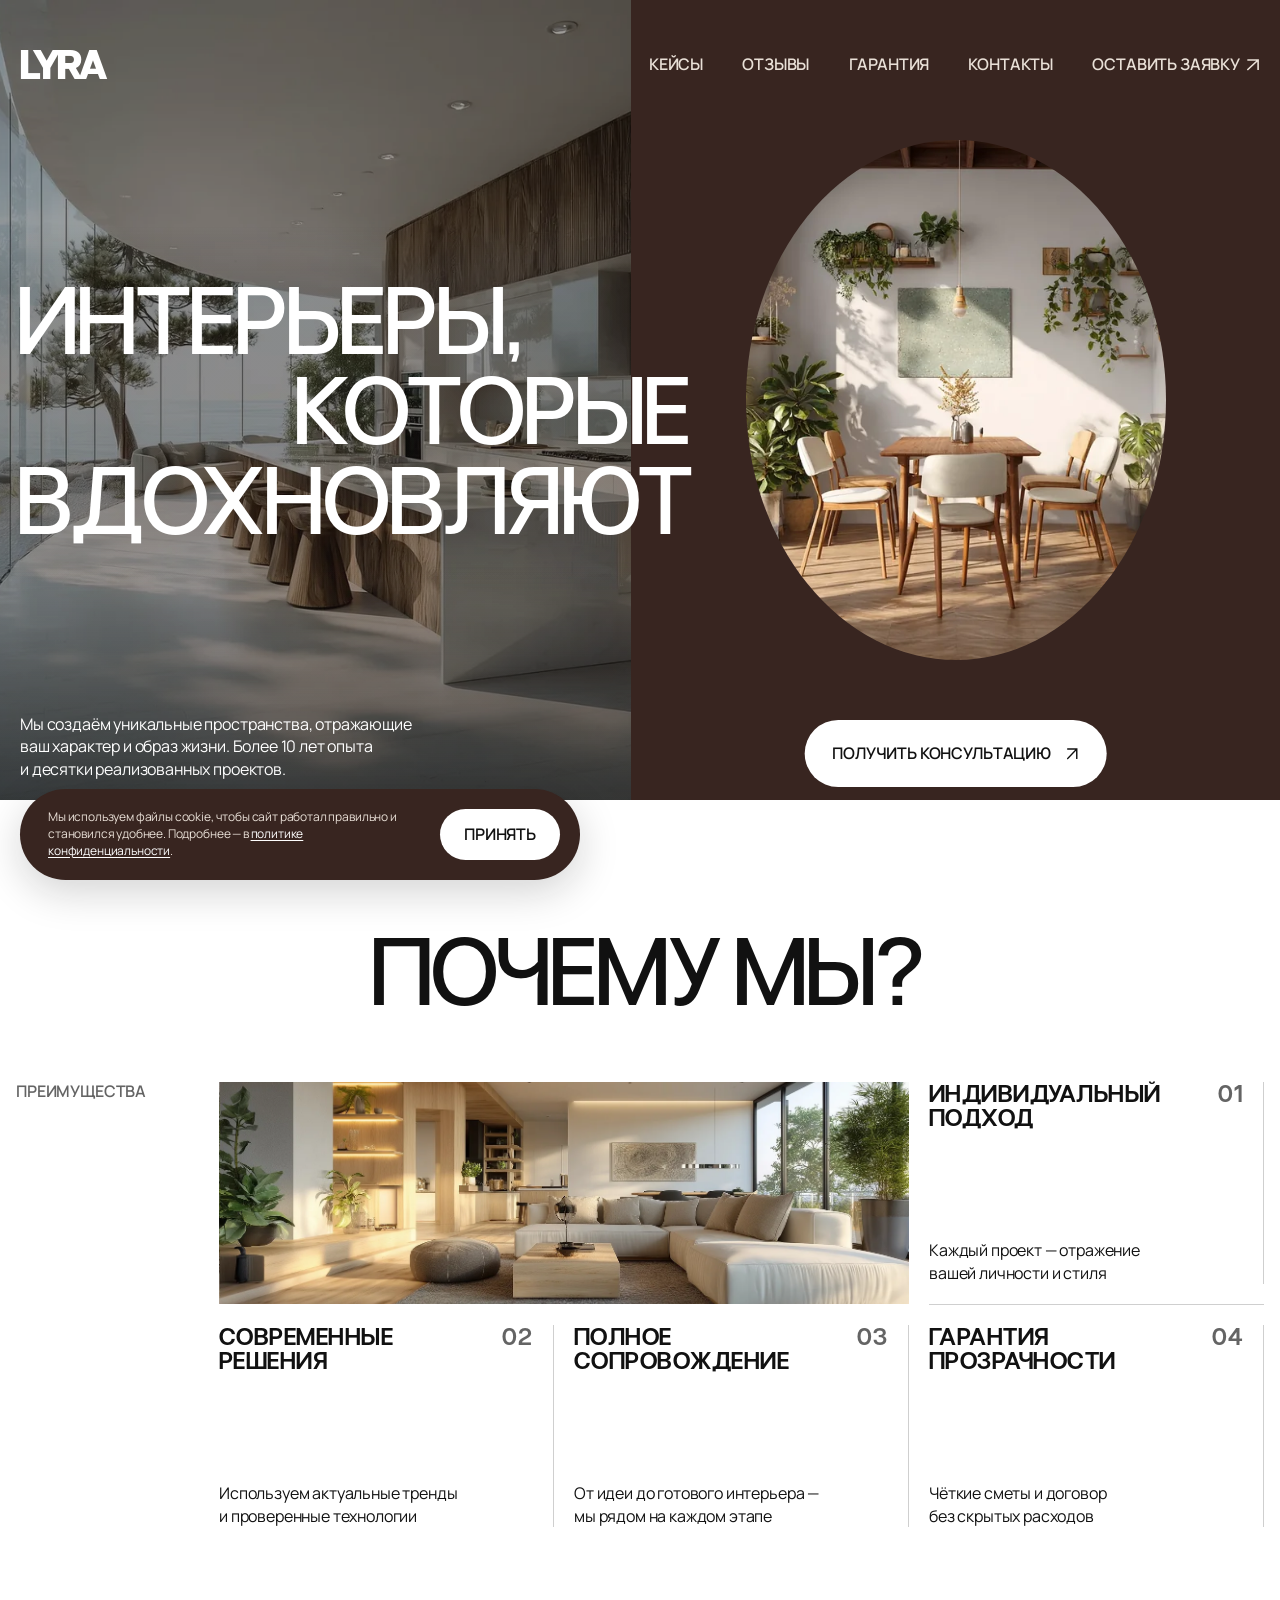
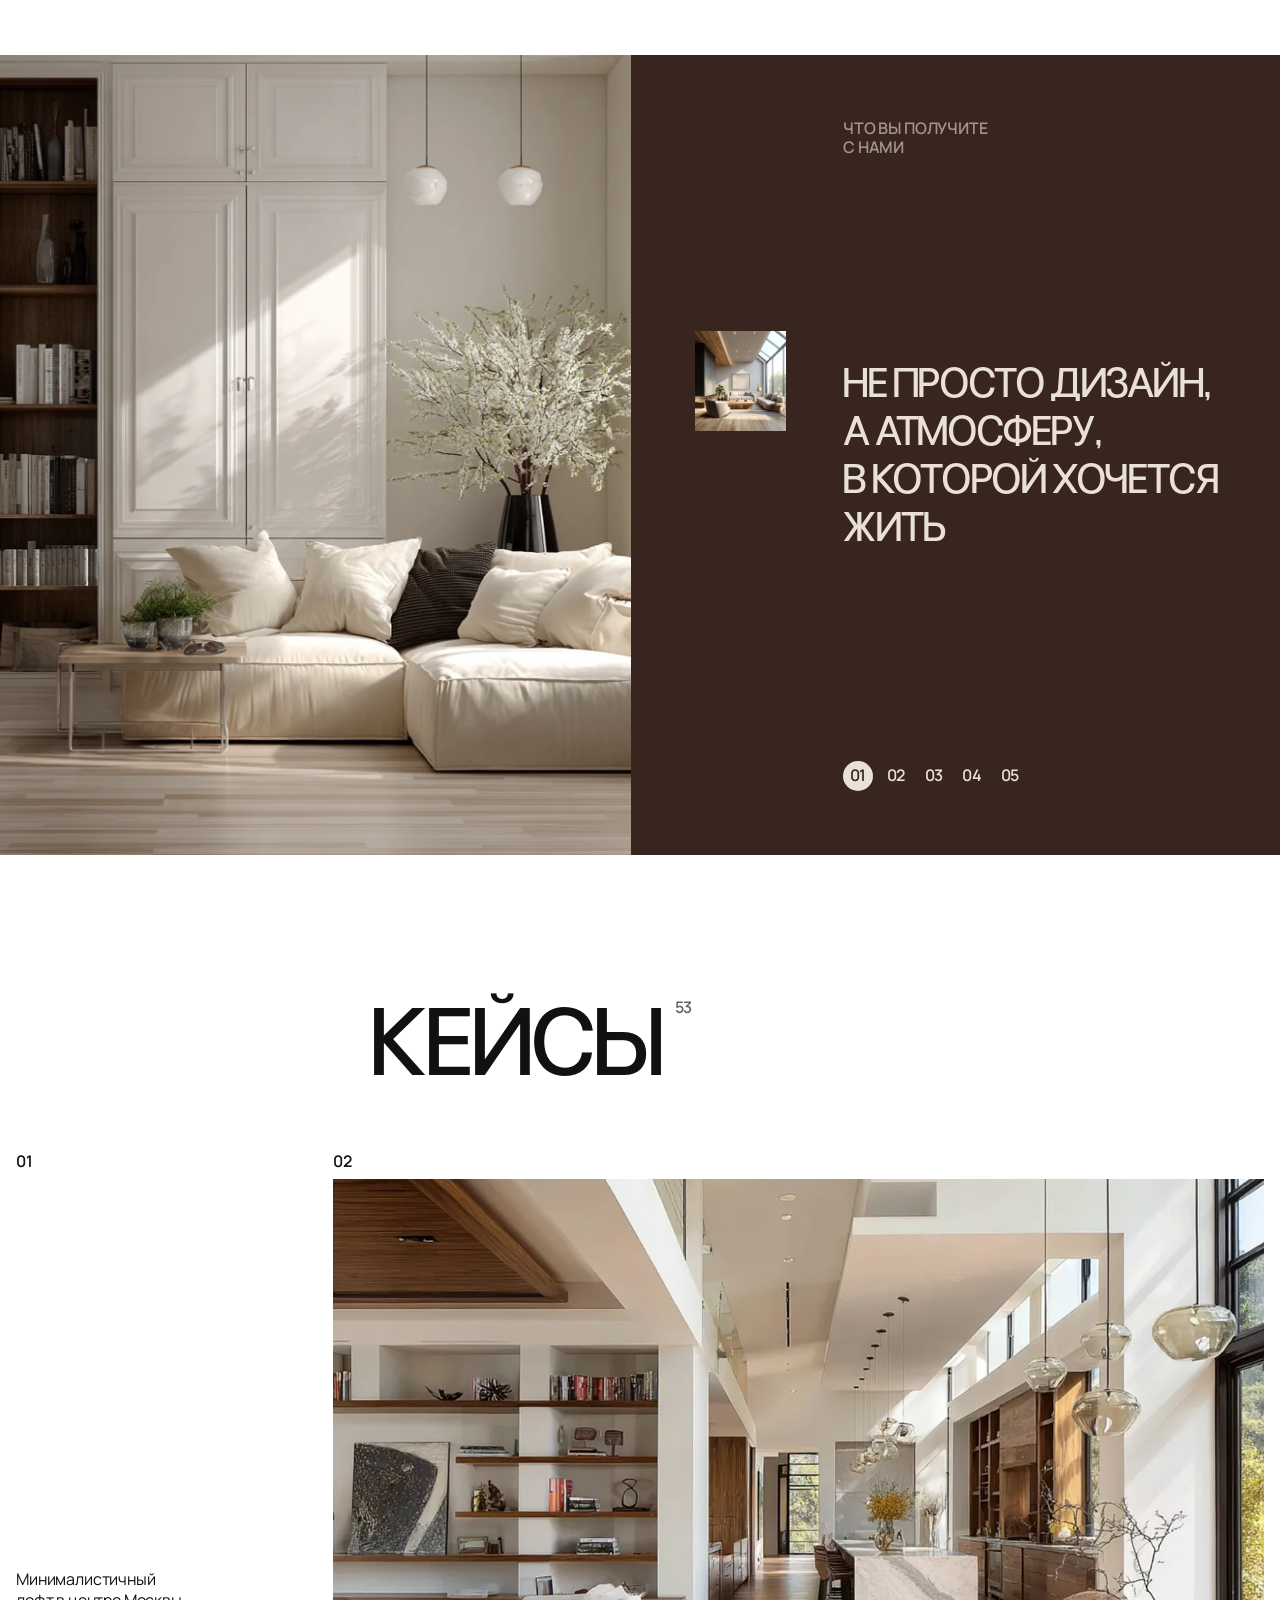
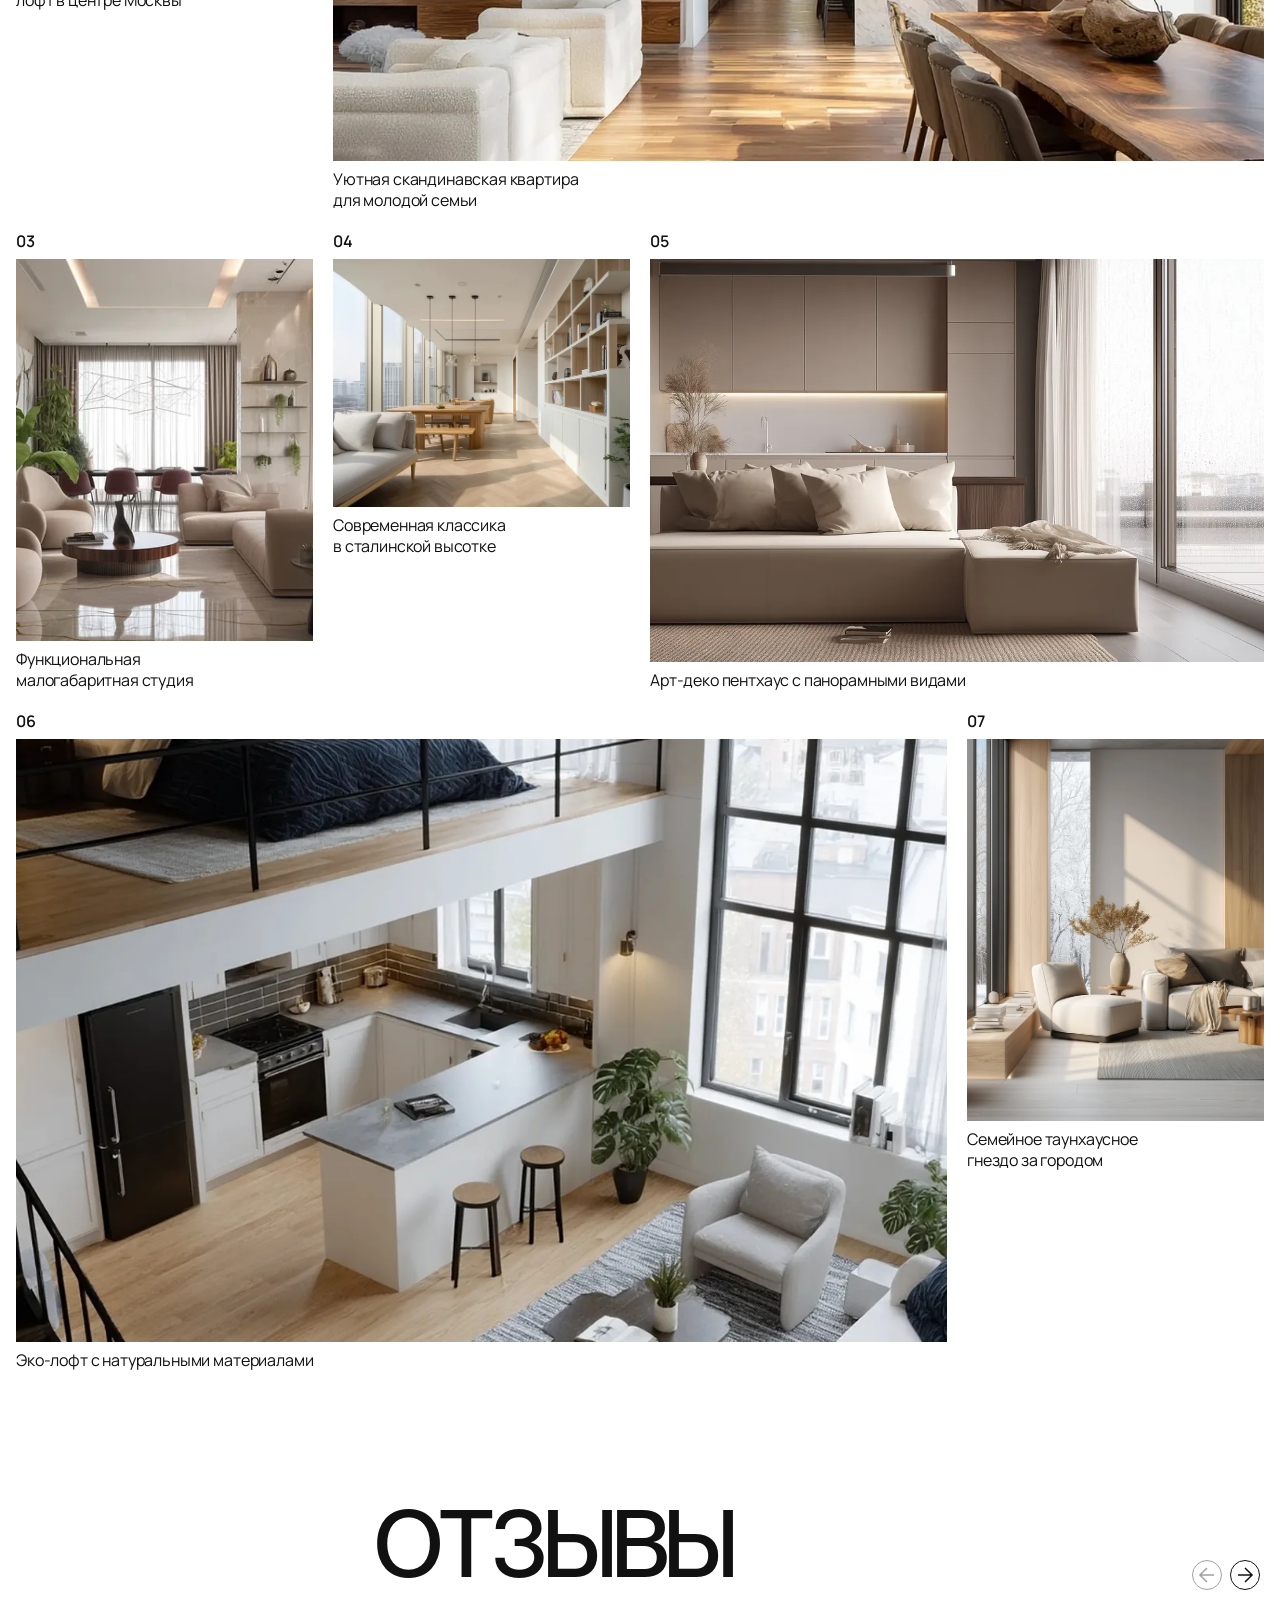
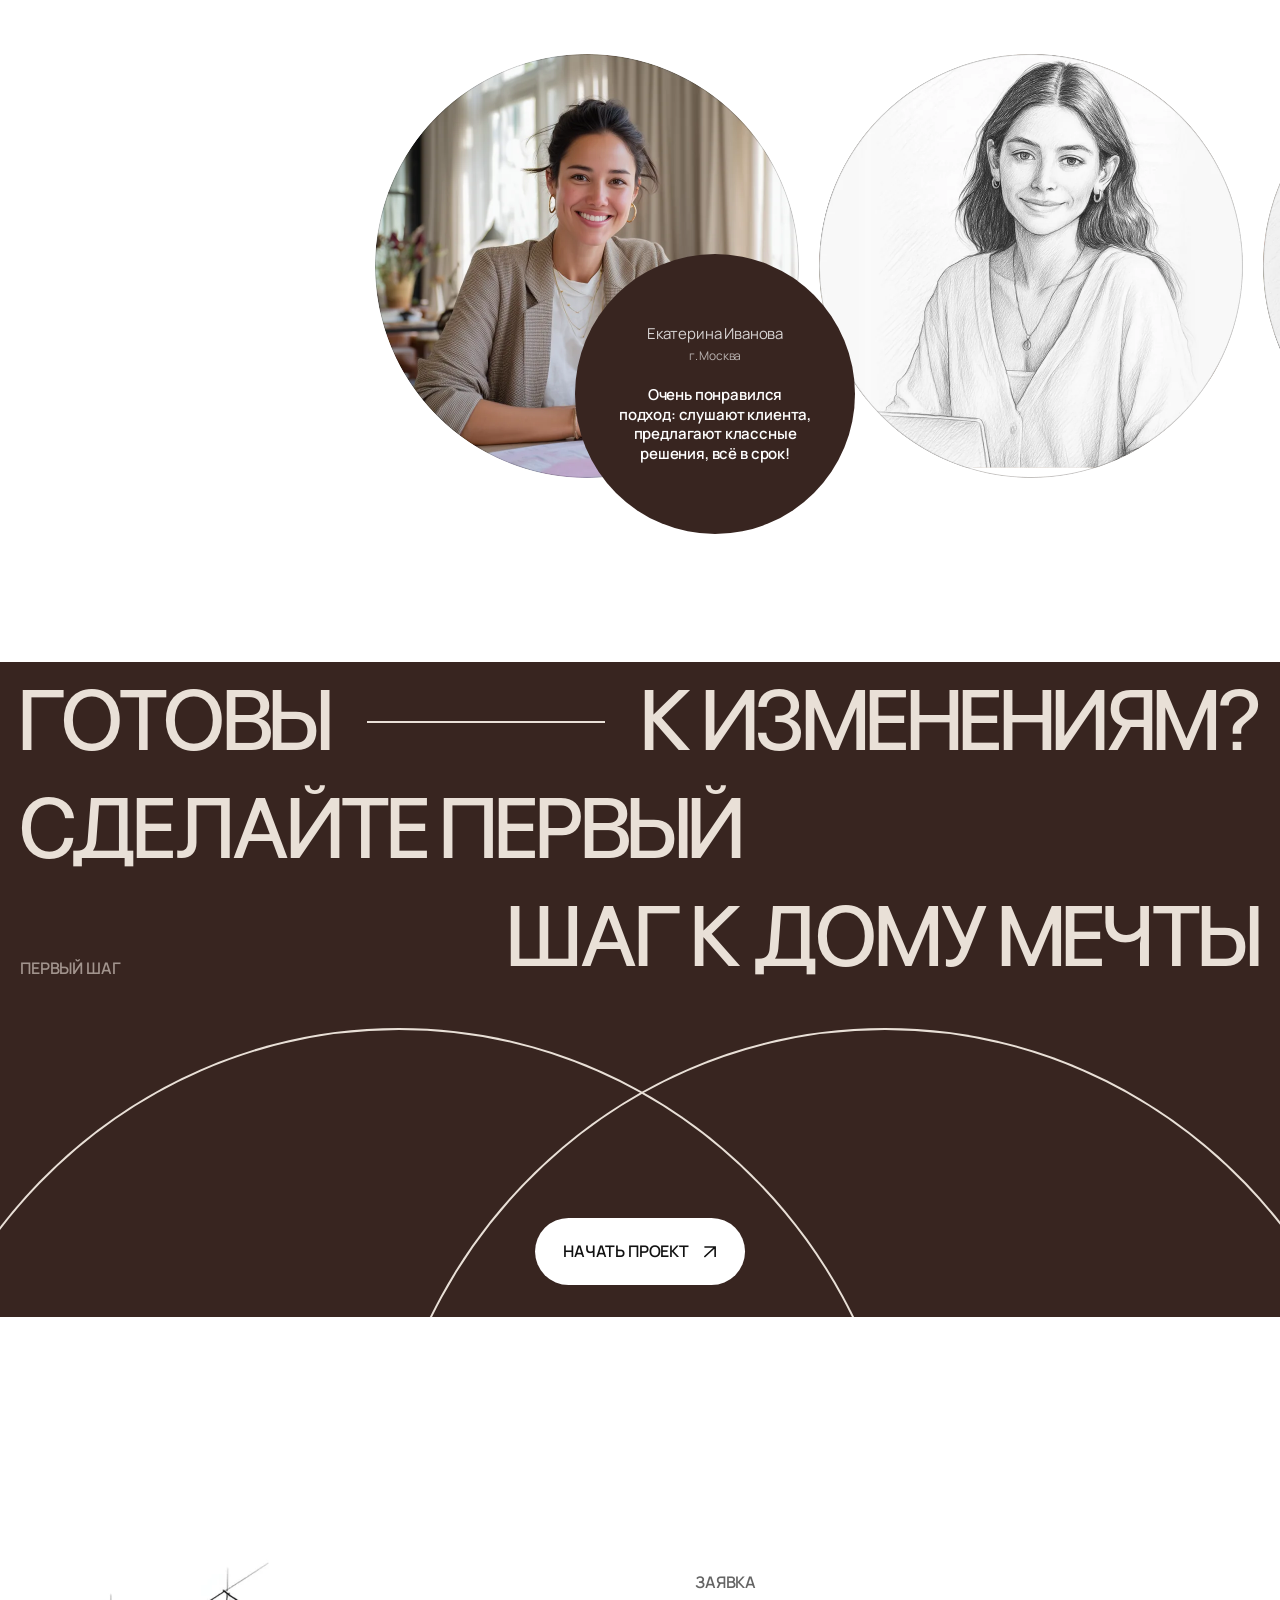
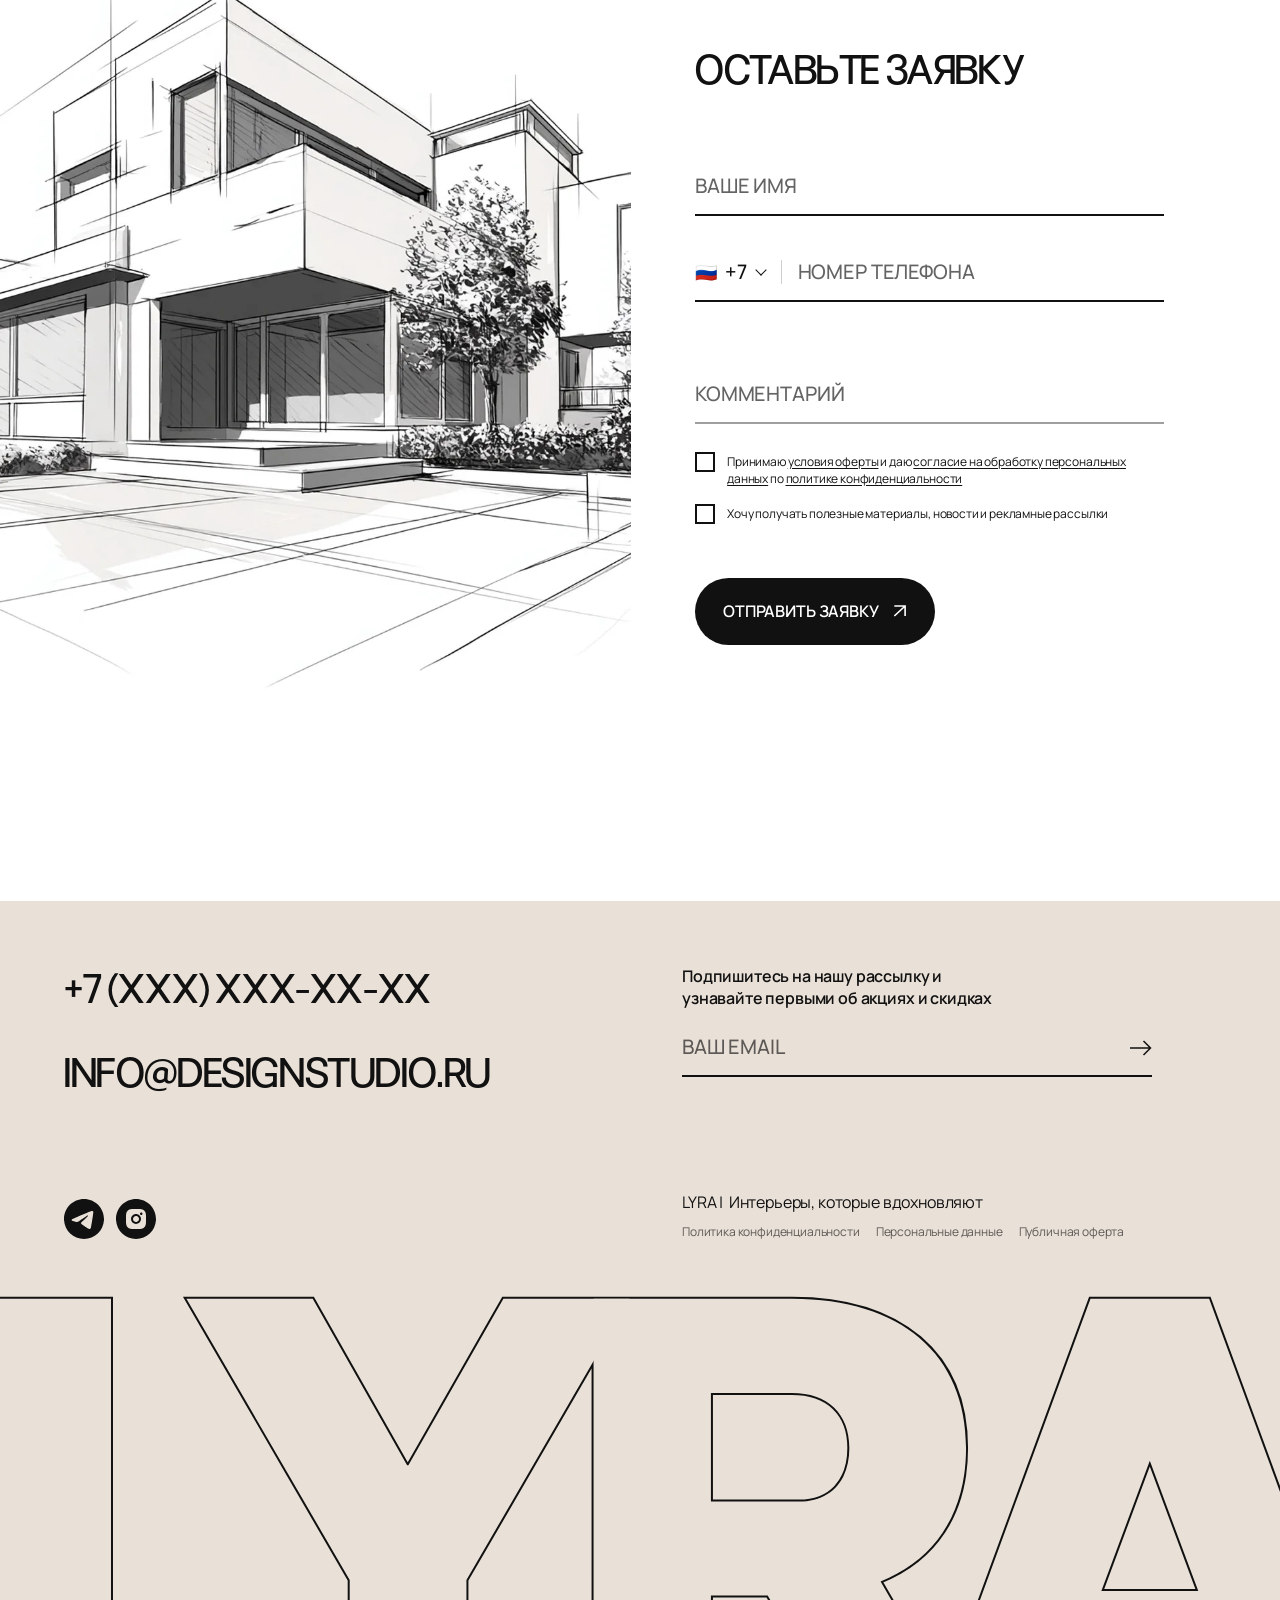
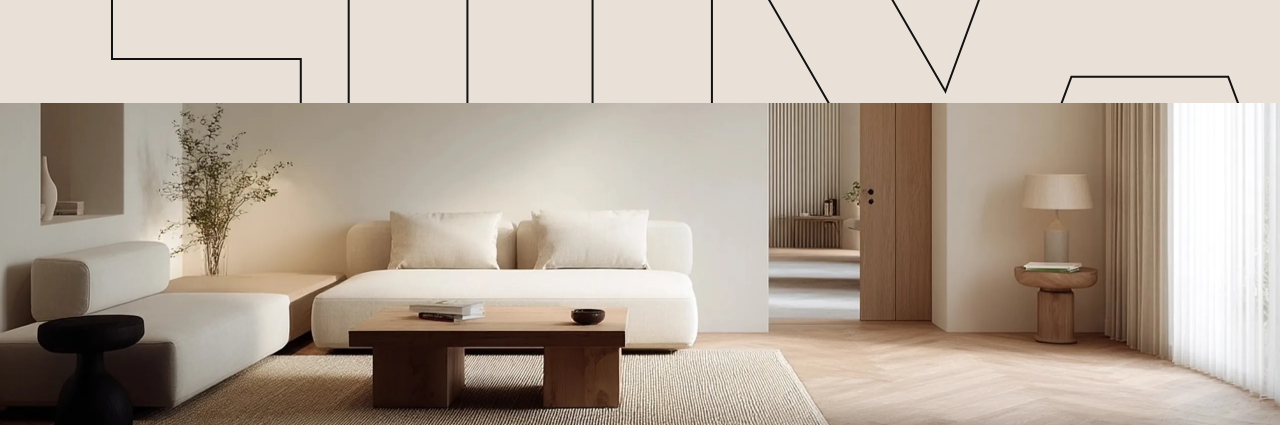
==== index.html @ f983930a "Финальная полировка: отзывы с клавиатуры и для скринридеров, фокус полей - Отзывы: закрытые круги пр" ====
<!DOCTYPE html>
<html lang="ru">
<head>
  <meta charset="UTF-8">
  <meta name="viewport" content="width=device-width, initial-scale=1">
  <title>LYRA — Интерьеры, которые вдохновляют</title>
  <meta name="description" content="Дизайн-студия LYRA: уникальные интерьеры, отражающие ваш характер и образ жизни. Более 10 лет опыта и десятки реализованных проектов.">
  <link rel="icon" href="icons/favicon.svg" type="image/svg+xml">
  <!-- brand font for the preloader and logo: fetch early so LYRA never shows in a fallback font -->
  <link rel="preload" href="fonts/NonBureau-Bold.woff2" as="font" type="font/woff2" crossorigin>
  <link rel="preload" href="fonts/manrope-cyrillic-wght-normal.woff2" as="font" type="font/woff2" crossorigin>
  <link rel="stylesheet" href="css/style.css?v=84">
  <script>document.documentElement.classList.add('js', 'is-loading');</script>
</head>
<body>
  <!-- Preloader: shown only with JS, removed once the first screen has loaded -->
  <div class="preloader" data-preloader aria-hidden="true">
    <span class="preloader__logo">LYRA</span>
    <span class="preloader__bar"></span>
  </div>
  <div class="page">
    <main class="main">

      <!-- Section 1: Hero -->
      <section class="hero" aria-labelledby="hero-title">
        <header class="header">
          <a class="logo u-trim" href="#" aria-label="LYRA — на главную">LYRA</a>

          <button class="header__burger" type="button" aria-expanded="false" aria-controls="site-nav" aria-label="Открыть меню" data-menu-toggle>
            <img src="icons/burger.svg" width="30" height="9" alt="">
          </button>

          <nav class="nav" id="site-nav" aria-label="Основная навигация">
            <div class="nav__top">
              <a class="logo logo--brown u-trim" href="#" aria-label="LYRA — на главную">LYRA</a>
              <button class="nav__close" type="button" aria-label="Закрыть меню" data-menu-close>
                <img src="icons/close.svg" width="18" height="17" alt="">
              </button>
            </div>
            <div class="nav__body">
              <ul class="nav__list">
                <li><a class="nav__link u-trim" href="#cases">Кейсы</a></li>
                <li><a class="nav__link u-trim" href="#reviews">Отзывы</a></li>
                <li><a class="nav__link u-trim" href="#guarantee">Гарантия</a></li>
                <li><a class="nav__link u-trim" href="#contacts">Контакты</a></li>
              </ul>
              <a class="nav__cta link-arrow" href="#request">
                <span class="u-trim">Оставить заявку</span>
                <span class="link-arrow__icon" aria-hidden="true"></span>
              </a>
            </div>
          </nav>
        </header>

        <div class="hero__photo">
          <img class="hero__photo-img" fetchpriority="high" src="images/hero.webp" srcset="images/hero-640.webp 640w, images/hero-900.webp 900w, images/hero.webp 1246w" sizes="(max-width: 699px) 422px, max(50vw, 800px)" alt="Светлая кухня-гостиная с панорамным остеклением, деревянными табуретами и видом на сад">
        </div>
        <div class="hero__panel">
          <img class="hero__arch" src="images/hero-arch.webp?v=2" srcset="images/hero-arch-640.webp 640w, images/hero-arch-900.webp 900w, images/hero-arch.webp?v=2 1246w" sizes="(max-width: 699px) min(500px, 133.33vw), 520px" width="1246" height="1246" alt="Обеденная зона с деревянным столом, стульями и живыми растениями">
        </div>

        <h1 class="hero__title title-xl u-trim" id="hero-title">
          Интерьеры,<br>
          <span class="hero__title-indent">которые</span><br>
          вдохновляют
        </h1>

        <p class="hero__text">
          Мы создаём уникальные пространства, отражающие ваш характер и образ жизни.<br class="u-br-mobile"> Более 10 лет опыта<br class="u-br-desktop"> и десятки<br class="u-br-mobile"> реализованных проектов.
        </p>

        <a class="hero__button button button--light" href="#request">
          <span class="u-trim">Получить консультацию</span>
          <span class="button__icon" aria-hidden="true"></span>
        </a>
      </section>

      <!-- Section 2: Why us -->
      <section class="why" id="why" aria-labelledby="why-title">
        <p class="why__label label label--muted u-trim">Преимущества</p>
        <h2 class="why__title title-xl u-trim" id="why-title">Почему мы?</h2>

        <ul class="why__grid">
          <li class="why__image-item">
            <img loading="lazy" decoding="async" class="why__image" src="images/why.webp" alt="Гостиная в тёплых тонах с диваном, стеллажами и мягким светом">
          </li>
          <li class="advantage advantage--1 advantage--first">
            <div class="advantage__content">
              <div class="advantage__head">
                <h3 class="advantage__title u-trim">Индивидуальный<br>подход</h3>
                <span class="advantage__num u-trim">01</span>
              </div>
              <p class="advantage__text">Каждый проект — отражение<br>вашей личности и стиля</p>
            </div>
          </li>
          <li class="advantage advantage--2">
            <div class="advantage__content">
              <div class="advantage__head">
                <h3 class="advantage__title u-trim">Современные<br>решения</h3>
                <span class="advantage__num u-trim">02</span>
              </div>
              <p class="advantage__text">Используем актуальные тренды и проверенные технологии</p>
            </div>
          </li>
          <li class="advantage advantage--3">
            <div class="advantage__content">
              <div class="advantage__head">
                <h3 class="advantage__title u-trim">Полное<br>сопровождение</h3>
                <span class="advantage__num u-trim">03</span>
              </div>
              <p class="advantage__text">От идеи до готового интерьера — мы рядом на каждом этапе</p>
            </div>
          </li>
          <li class="advantage advantage--4" id="guarantee">
            <div class="advantage__content">
              <div class="advantage__head">
                <h3 class="advantage__title u-trim">Гарантия<br>прозрачности</h3>
                <span class="advantage__num u-trim">04</span>
              </div>
              <p class="advantage__text">Чёткие сметы и договор без&nbsp;скрытых расходов</p>
            </div>
          </li>
        </ul>
      </section>

      <!-- Section 3: Benefits -->
      <section class="benefits" aria-labelledby="benefits-title" data-benefits>
        <img loading="lazy" decoding="async" class="benefits__photo" src="images/benefits.webp" alt="Минималистичная гостиная с белым диваном, книжным стеллажом и панорамным окном">
        <div class="benefits__panel">
          <div class="benefits__inner">
            <div class="benefits__thumbs">
              <img loading="lazy" decoding="async" class="benefits__thumb" src="images/thumb-1.webp" alt="Лофт с высокими потолками и открытой кухней">
              <img loading="lazy" decoding="async" class="benefits__thumb" src="images/thumb-2.webp" alt="Светлая спальня с текстильным изголовьем">
              <img loading="lazy" decoding="async" class="benefits__thumb" src="images/thumb-3.webp" alt="Кухня с деревянными панелями и барной стойкой">
              <img loading="lazy" decoding="async" class="benefits__thumb" src="images/thumb-4.webp" alt="Обеденная зона с подвесными светильниками">
            </div>
            <div class="benefits__text">
              <p class="label label--sand u-trim">Что вы получите<br>с нами</p>
              <div class="benefits__content">
                <h2 class="benefits__title title-l u-trim" id="benefits-title">Не просто дизайн,<br>а атмосферу,<br>в которой хочется<br>жить</h2>
                <ol class="pager" aria-label="Слайды">
                  <li><button class="pager__item pager__item--active" aria-current="true" type="button" aria-label="Слайд 1" data-slide="0"><span class="u-trim">01</span></button></li>
                  <li><button class="pager__item" type="button" aria-label="Слайд 2" data-slide="1"><span class="u-trim">02</span></button></li>
                  <li><button class="pager__item" type="button" aria-label="Слайд 3" data-slide="2"><span class="u-trim">03</span></button></li>
                  <li><button class="pager__item" type="button" aria-label="Слайд 4" data-slide="3"><span class="u-trim">04</span></button></li>
                  <li><button class="pager__item" type="button" aria-label="Слайд 5" data-slide="4"><span class="u-trim">05</span></button></li>
                </ol>
              </div>
            </div>
          </div>
        </div>
      </section>

      <!-- Section 4: Cases -->
      <section class="cases" id="cases" aria-labelledby="cases-title">
        <div class="cases__head">
          <h2 class="cases__title title-xl" id="cases-title">
            <span class="u-trim">кейсы</span>
            <span class="cases__count u-trim" aria-label="53 проекта">53</span>
          </h2>
          <!-- hidden until there is a page with all projects: remove `hidden` and set href -->
          <a class="cases__all link-arrow" href="#cases" hidden>
            <span class="u-trim">смотреть все</span>
            <span class="link-arrow__icon" aria-hidden="true"></span>
          </a>
        </div>

        <!-- Project details (.case__info) are a DRAFT written for the layout: replace with the client's real area, timing, city and description -->
        <div class="cases__grid">
          <article class="case case--1">
            <p class="case__num">01</p>
            <div class="case__media"><img loading="lazy" decoding="async" class="case__img" src="images/thumb-1.webp" srcset="images/thumb-1-640.webp 640w, images/thumb-1-1200.webp 1200w, images/thumb-1.webp 1936w" sizes="(max-width: 699px) 91.5vw, (max-width: 1279px) 22.8vw, 27.3vw" alt="Минималистичный лофт с открытой кухней и высокими потолками"><a class="case__more" href="images/thumb-1.webp" aria-label="Смотреть проект: Минималистичный лофт в центре Москвы" data-lightbox-open><span class="case__more-label"><span class="u-trim">смотреть проект</span><span class="link-arrow__icon" aria-hidden="true"></span></span></a></div>
            <h3 class="case__caption">Минималистичный лофт в центре Москвы</h3>
            <div class="case__info" hidden data-case-info>
              <dl class="case__facts">
                <div><dt>Площадь</dt><dd>92 м²</dd></div>
                <div><dt>Срок</dt><dd>5 месяцев</dd></div>
                <div><dt>Город</dt><dd>Москва</dd></div>
              </dl>
              <p class="case__about">Открыли пространство под высоким потолком: кухня, гостиная и кабинет живут в одном объёме, а зоны держатся на свете и материалах — дубовом полу, тёплом бетоне и льне.</p>
            </div>
          </article>
          <article class="case case--2">
            <p class="case__num">02</p>
            <div class="case__media"><img loading="lazy" decoding="async" class="case__img" src="images/case-2.webp" srcset="images/case-2-640.webp 640w, images/case-2-1200.webp 1200w, images/case-2.webp 2000w" sizes="(max-width: 699px) 65.5vw, (max-width: 1279px) 72.2vw, 73.5vw" alt="Скандинавская квартира со светлой мебелью и деревянным полом"><a class="case__more" href="images/case-2.webp" aria-label="Смотреть проект: Уютная скандинавская квартира для молодой семьи" data-lightbox-open><span class="case__more-label"><span class="u-trim">смотреть проект</span><span class="link-arrow__icon" aria-hidden="true"></span></span></a></div>
            <h3 class="case__caption">Уютная скандинавская квартира<br>для молодой семьи</h3>
            <div class="case__info" hidden data-case-info>
              <dl class="case__facts">
                <div><dt>Площадь</dt><dd>74 м²</dd></div>
                <div><dt>Срок</dt><dd>4 месяца</dd></div>
                <div><dt>Город</dt><dd>Санкт-Петербург</dd></div>
              </dl>
              <p class="case__about">Светлая база, много дерева и продуманное хранение. Квартира рассчитана на то, что семья будет расти: детская легко меняется вместе с ребёнком.</p>
            </div>
          </article>
          <article class="case case--3">
            <p class="case__num">03</p>
            <div class="case__media"><img loading="lazy" decoding="async" class="case__img" src="images/case-3.webp" srcset="images/case-3-640.webp 640w, images/case-3-1200.webp 1200w, images/case-3.webp 2000w" sizes="(max-width: 699px) 49.9vw, (max-width: 1279px) 29.9vw, 44.0vw" alt="Малогабаритная студия с продуманной системой хранения"><a class="case__more" href="images/case-3.webp" aria-label="Смотреть проект: Функциональная малогабаритная студия" data-lightbox-open><span class="case__more-label"><span class="u-trim">смотреть проект</span><span class="link-arrow__icon" aria-hidden="true"></span></span></a></div>
            <h3 class="case__caption">Функциональная малогабаритная студия</h3>
            <div class="case__info" hidden data-case-info>
              <dl class="case__facts">
                <div><dt>Площадь</dt><dd>32 м²</dd></div>
                <div><dt>Срок</dt><dd>3 месяца</dd></div>
                <div><dt>Город</dt><dd>Москва</dd></div>
              </dl>
              <p class="case__about">На 32 метрах поместились спальное место, рабочий стол и гардероб. Мебель сделана на заказ под каждую нишу — ни одного пустого угла.</p>
            </div>
          </article>
          <article class="case case--4">
            <p class="case__num">04</p>
            <div class="case__media"><img loading="lazy" decoding="async" class="case__img" src="images/case-4.webp" srcset="images/case-4-640.webp 640w, images/case-4-1200.webp 1200w, images/case-4.webp 1738w" sizes="(max-width: 699px) 91.5vw, (max-width: 1279px) 22.8vw, 23.8vw" alt="Интерьер в стиле современной классики с лепниной"><a class="case__more" href="images/case-4.webp" aria-label="Смотреть проект: Современная классика в сталинской высотке" data-lightbox-open><span class="case__more-label"><span class="u-trim">смотреть проект</span><span class="link-arrow__icon" aria-hidden="true"></span></span></a></div>
            <h3 class="case__caption">Современная классика в сталинской высотке</h3>
            <div class="case__info" hidden data-case-info>
              <dl class="case__facts">
                <div><dt>Площадь</dt><dd>118 м²</dd></div>
                <div><dt>Срок</dt><dd>8 месяцев</dd></div>
                <div><dt>Город</dt><dd>Москва</dd></div>
              </dl>
              <p class="case__about">Сохранили лепнину и высоту потолков, добавили спокойную палитру и современный свет. История дома осталась, музейная тяжесть ушла.</p>
            </div>
          </article>
          <article class="case case--5">
            <p class="case__num">05</p>
            <div class="case__media"><img loading="lazy" decoding="async" class="case__img" src="images/case-5.webp" srcset="images/case-5-640.webp 640w, images/case-5-1200.webp 1200w, images/case-5.webp 2000w" sizes="(max-width: 699px) 62.4vw, (max-width: 1279px) 47.5vw, 55.0vw" alt="Пентхаус в стиле арт-деко с панорамными окнами"><a class="case__more" href="images/case-5.webp" aria-label="Смотреть проект: Арт-деко пентхаус  с панорамными видами" data-lightbox-open><span class="case__more-label"><span class="u-trim">смотреть проект</span><span class="link-arrow__icon" aria-hidden="true"></span></span></a></div>
            <h3 class="case__caption">Арт-деко пентхаус<br class="u-br-mobile"> с панорамными видами</h3>
            <div class="case__info" hidden data-case-info>
              <dl class="case__facts">
                <div><dt>Площадь</dt><dd>210 м²</dd></div>
                <div><dt>Срок</dt><dd>11 месяцев</dd></div>
                <div><dt>Город</dt><dd>Москва</dd></div>
              </dl>
              <p class="case__about">Латунь, мрамор и бархат в сдержанной гамме: роскошь, которая не спорит с видом из панорамных окон.</p>
            </div>
          </article>
          <article class="case case--6">
            <p class="case__num">06</p>
            <div class="case__media"><img loading="lazy" decoding="async" class="case__img" src="images/case-6.webp" srcset="images/case-6-640.webp 640w, images/case-6-1200.webp 1200w, images/case-6.webp 2000w" sizes="(max-width: 699px) 67.6vw, (max-width: 1279px) 72.2vw, 73.5vw" alt="Эко-лофт с деревом, камнем и живыми растениями"><a class="case__more" href="images/case-6.webp" aria-label="Смотреть проект: Эко-лофт  с натуральными материалами" data-lightbox-open><span class="case__more-label"><span class="u-trim">смотреть проект</span><span class="link-arrow__icon" aria-hidden="true"></span></span></a></div>
            <h3 class="case__caption">Эко-лофт<br class="u-br-mobile"> с натуральными материалами</h3>
            <div class="case__info" hidden data-case-info>
              <dl class="case__facts">
                <div><dt>Площадь</dt><dd>136 м²</dd></div>
                <div><dt>Срок</dt><dd>7 месяцев</dd></div>
                <div><dt>Город</dt><dd>Казань</dd></div>
              </dl>
              <p class="case__about">Дерево, камень, известковая штукатурка и живые растения. Материалы, которые приятно трогать и которые красиво стареют.</p>
            </div>
          </article>
          <article class="case case--7">
            <p class="case__num">07</p>
            <div class="case__media"><img loading="lazy" decoding="async" class="case__img" src="images/case-7.webp" srcset="images/case-7-640.webp 640w, images/case-7-1200.webp 1200w, images/case-7.webp 1458w" sizes="(max-width: 699px) 91.5vw, (max-width: 1279px) 22.8vw, 23.8vw" alt="Двухуровневый таунхаус с лестницей и светлой гостиной"><a class="case__more" href="images/case-7.webp" aria-label="Смотреть проект: Семейное таунхаусное гнездо за городом" data-lightbox-open><span class="case__more-label"><span class="u-trim">смотреть проект</span><span class="link-arrow__icon" aria-hidden="true"></span></span></a></div>
            <h3 class="case__caption">Семейное таунхаусное гнездо за городом</h3>
            <div class="case__info" hidden data-case-info>
              <dl class="case__facts">
                <div><dt>Площадь</dt><dd>180 м²</dd></div>
                <div><dt>Срок</dt><dd>9 месяцев</dd></div>
                <div><dt>Город</dt><dd>Подмосковье</dd></div>
              </dl>
              <p class="case__about">Два уровня для большой семьи: общая гостиная с камином внизу, тихие спальни наверху и прямой выход в сад.</p>
            </div>
          </article>
        </div>
      </section>

      <!-- Section 5: Reviews -->
      <section class="reviews" id="reviews" aria-labelledby="reviews-title">
        <div class="reviews__head">
          <h2 class="title-xl u-trim" id="reviews-title">отзывы</h2>
          <div class="reviews__controls">
            <button class="reviews__arrow reviews__arrow--prev" type="button" aria-label="Предыдущий отзыв" aria-controls="reviews-track" data-reviews-prev>
              <span class="reviews__arrow-icon" aria-hidden="true"></span>
            </button>
            <button class="reviews__arrow" type="button" aria-label="Следующий отзыв" aria-controls="reviews-track" data-reviews-next>
              <span class="reviews__arrow-icon" aria-hidden="true"></span>
            </button>
          </div>
        </div>

        <ul class="reviews__track" id="reviews-track">
          <li class="review review--1" tabindex="0">
            <img loading="lazy" decoding="async" class="review__photo" src="images/review-1.webp" alt="Екатерина Иванова, клиентка студии">
            <!-- Карандашный портрет из Figma (вариант default); при наведении сменяется цветным фото -->
            <img loading="lazy" decoding="async" class="review__photo review__photo--sketch" src="images/review-1-sketch.webp" alt="" aria-hidden="true" onerror="this.remove()">
            <blockquote class="review__card">
              <div class="review__body">
                <div class="review__text">
                  <footer class="review__author">
                    <cite class="review__name">Екатерина Иванова</cite>
                    <span class="review__city">г. Москва</span>
                  </footer>
                  <p class="review__quote">Очень понравился подход: слушают клиента, предлагают классные решения, всё в срок!</p>
                </div>
                <a class="review__link link-arrow" href="#cases" hidden>
                  <span class="u-trim">открыть проект</span>
                  <span class="link-arrow__icon" aria-hidden="true"></span>
                </a>
              </div>
            </blockquote>
          </li>
          <li class="review review--2" tabindex="0">
            <img loading="lazy" decoding="async" class="review__photo" src="images/review-2.webp" alt="Анна Соколова, клиентка студии">
            <!-- Карандашный портрет (default); при наведении сменяется цветным фото -->
            <img loading="lazy" decoding="async" class="review__photo review__photo--sketch" src="images/review-2-sketch.webp" alt="" aria-hidden="true" onerror="this.remove()">
            <blockquote class="review__card">
              <div class="review__body">
                <div class="review__text">
                  <footer class="review__author">
                    <cite class="review__name">Анна Соколова</cite>
                    <span class="review__city">г. Казань</span>
                  </footer>
                  <p class="review__quote">В маленькой студии нашлось место и для работы, и для гостей. Каждый метр продуман!</p>
                </div>
                <a class="review__link link-arrow" href="#cases" hidden>
                  <span class="u-trim">открыть проект</span>
                  <span class="link-arrow__icon" aria-hidden="true"></span>
                </a>
              </div>
            </blockquote>
          </li>
          <li class="review review--3" tabindex="0">
            <img loading="lazy" decoding="async" class="review__photo" src="images/review-3.webp" alt="Дмитрий Орлов, клиент студии">
            <!-- Карандашный портрет (default); при наведении сменяется цветным фото -->
            <img loading="lazy" decoding="async" class="review__photo review__photo--sketch" src="images/review-3-sketch.webp" alt="" aria-hidden="true" onerror="this.remove()">
            <blockquote class="review__card">
              <div class="review__body">
                <div class="review__text">
                  <footer class="review__author">
                    <cite class="review__name">Дмитрий Орлов</cite>
                    <span class="review__city">г. Сочи</span>
                  </footer>
                  <p class="review__quote">Смета не выросла ни на рубль, а ремонт закончили на неделю раньше. Рекомендую!</p>
                </div>
                <a class="review__link link-arrow" href="#cases" hidden>
                  <span class="u-trim">открыть проект</span>
                  <span class="link-arrow__icon" aria-hidden="true"></span>
                </a>
              </div>
            </blockquote>
          </li>
          <!-- TODO: отзывы 4–5 — копии 1–2, чтобы слайдер прокручивался; заменить на новые отзывы -->
          <li class="review review--4" tabindex="0">
            <img loading="lazy" decoding="async" class="review__photo" src="images/review-1.webp" alt="Екатерина Иванова, клиентка студии">
            <img loading="lazy" decoding="async" class="review__photo review__photo--sketch" src="images/review-1-sketch.webp" alt="" aria-hidden="true" onerror="this.remove()">
            <blockquote class="review__card">
              <div class="review__body">
                <div class="review__text">
                  <footer class="review__author">
                    <cite class="review__name">Екатерина Иванова</cite>
                    <span class="review__city">г. Москва</span>
                  </footer>
                  <p class="review__quote">Очень понравился подход: слушают клиента, предлагают классные решения, всё в срок!</p>
                </div>
                <a class="review__link link-arrow" href="#cases" hidden>
                  <span class="u-trim">открыть проект</span>
                  <span class="link-arrow__icon" aria-hidden="true"></span>
                </a>
              </div>
            </blockquote>
          </li>
          <li class="review review--5" tabindex="0">
            <img loading="lazy" decoding="async" class="review__photo" src="images/review-2.webp" alt="Анна Соколова, клиентка студии">
            <img loading="lazy" decoding="async" class="review__photo review__photo--sketch" src="images/review-2-sketch.webp" alt="" aria-hidden="true" onerror="this.remove()">
            <blockquote class="review__card">
              <div class="review__body">
                <div class="review__text">
                  <footer class="review__author">
                    <cite class="review__name">Анна Соколова</cite>
                    <span class="review__city">г. Казань</span>
                  </footer>
                  <p class="review__quote">В маленькой студии нашлось место и для работы, и для гостей. Каждый метр продуман!</p>
                </div>
                <a class="review__link link-arrow" href="#cases" hidden>
                  <span class="u-trim">открыть проект</span>
                  <span class="link-arrow__icon" aria-hidden="true"></span>
                </a>
              </div>
            </blockquote>
          </li>
        </ul>
      </section>

      <!-- Section 6: CTA -->
      <section class="cta" aria-labelledby="cta-title">
        <div class="cta__content">
          <p class="cta__label label label--sand u-trim">первый шаг</p>
          <h2 class="cta__heading" id="cta-title">
            <span class="cta__word cta__word--1 title-xl u-trim">Готовы</span>
            <span class="cta__word cta__word--2 title-xl u-trim">к изменениям?</span>
            <span class="cta__word cta__word--3 title-xl u-trim">Сделайте первый</span>
            <span class="cta__word cta__word--4 title-xl u-trim">шаг к дому<br class="u-br-mobile"> мечты</span>
          </h2>
          <span class="cta__line" aria-hidden="true"></span>
        </div>
        <img class="cta__ellipse cta__ellipse--left" src="icons/cta-ellipse.svg" alt="">
        <img class="cta__ellipse cta__ellipse--right" src="icons/cta-ellipse.svg" alt="">
        <a class="cta__link button button--light" href="#request">
          <span class="u-trim">начать проект</span>
          <span class="button__icon" aria-hidden="true"></span>
        </a>
      </section>

      <!-- Section 7: Request -->
      <section class="request" id="request" aria-labelledby="request-title">
        <div class="request__media">
          <img loading="lazy" decoding="async" class="request__img" src="images/request.webp" alt="Эскиз загородного дома: карандашный рисунок, переходящий в фотографию">
        </div>
        <div class="request__panel">
          <p class="label label--muted u-trim">заявка</p>
          <div class="request__main">
            <h2 class="title-l u-trim" id="request-title">оставьте заявку</h2>
            <form class="form" id="request-form" action="#" method="post">
              <div class="form__group">
                <div class="form__field">
                  <label class="form__label" for="request-name">Ваше имя</label>
                  <input class="field" id="request-name" name="name" type="text" autocomplete="name" maxlength="80" placeholder="ваше имя" required aria-describedby="request-name-error">
                  <p class="form__error" id="request-name-error" data-error-for="request-name"></p>
                </div>
                <!-- Phone: country code picker (native select under the visual, so phones show their own list) + number with a mask.
                     The full number in the +7-(999)-999-99-99 format goes to the hidden "phone" field -->
                <div class="form__field">
                <div class="phone-field" data-phone>
                  <label class="phone-field__country">
                    <span class="phone-field__flag" aria-hidden="true" data-phone-flag>🇷🇺</span>
                    <span class="phone-field__code" aria-hidden="true" data-phone-code>+7</span>
                    <span class="phone-field__chevron" aria-hidden="true"></span>
                    <select class="phone-field__select" name="phone_country" aria-label="Код страны" data-phone-country>
                      <option value="ru" data-flag="🇷🇺" data-code="7" data-mask="(999)-999-99-99" selected>🇷🇺 Россия +7</option>
                      <option value="kz" data-flag="🇰🇿" data-code="7" data-mask="(999)-999-99-99">🇰🇿 Казахстан +7</option>
                      <option value="by" data-flag="🇧🇾" data-code="375" data-mask="(99)-999-99-99">🇧🇾 Беларусь +375</option>
                      <option value="ua" data-flag="🇺🇦" data-code="380" data-mask="(99)-999-99-99">🇺🇦 Украина +380</option>
                      <option value="uz" data-flag="🇺🇿" data-code="998" data-mask="(99)-999-99-99">🇺🇿 Узбекистан +998</option>
                      <option value="kg" data-flag="🇰🇬" data-code="996" data-mask="(999)-99-99-99">🇰🇬 Кыргызстан +996</option>
                      <option value="tj" data-flag="🇹🇯" data-code="992" data-mask="(99)-999-99-99">🇹🇯 Таджикистан +992</option>
                      <option value="am" data-flag="🇦🇲" data-code="374" data-mask="(99)-99-99-99">🇦🇲 Армения +374</option>
                      <option value="az" data-flag="🇦🇿" data-code="994" data-mask="(99)-999-99-99">🇦🇿 Азербайджан +994</option>
                      <option value="ge" data-flag="🇬🇪" data-code="995" data-mask="(999)-99-99-99">🇬🇪 Грузия +995</option>
                      <option value="md" data-flag="🇲🇩" data-code="373" data-mask="(99)-999-999">🇲🇩 Молдова +373</option>
                      <option value="tm" data-flag="🇹🇲" data-code="993" data-mask="(99)-99-99-99">🇹🇲 Туркменистан +993</option>
                      <option value="de" data-flag="🇩🇪" data-code="49" data-mask="(999)-9999-9999" data-min="10">🇩🇪 Германия +49</option>
                      <option value="il" data-flag="🇮🇱" data-code="972" data-mask="(99)-999-9999">🇮🇱 Израиль +972</option>
                      <option value="tr" data-flag="🇹🇷" data-code="90" data-mask="(999)-999-99-99">🇹🇷 Турция +90</option>
                      <option value="pl" data-flag="🇵🇱" data-code="48" data-mask="999-999-999">🇵🇱 Польша +48</option>
                      <option value="us" data-flag="🇺🇸" data-code="1" data-mask="(999)-999-9999">🇺🇸 США и Канада +1</option>
                      <option value="ae" data-flag="🇦🇪" data-code="971" data-mask="(99)-999-9999">🇦🇪 ОАЭ +971</option>
                      <option value="th" data-flag="🇹🇭" data-code="66" data-mask="(99)-999-9999">🇹🇭 Таиланд +66</option>
                      <option value="vn" data-flag="🇻🇳" data-code="84" data-mask="(99)-999-99-99">🇻🇳 Вьетнам +84</option>
                      <option value="rs" data-flag="🇷🇸" data-code="381" data-mask="(99)-999-9999" data-min="8">🇷🇸 Сербия +381</option>
                      <option value="me" data-flag="🇲🇪" data-code="382" data-mask="(99)-999-999">🇲🇪 Черногория +382</option>
                      <option value="cy" data-flag="🇨🇾" data-code="357" data-mask="99-999999">🇨🇾 Кипр +357</option>
                      <option value="other" data-flag="🌐" data-code="" data-mask="999999999999999" data-min="7">Другая страна</option>
                    </select>
                  </label>
                  <span class="phone-field__divider" aria-hidden="true"></span>
                  <label class="form__label form__label--phone" for="request-phone">Номер телефона</label>
                  <input class="phone-field__input" id="request-phone" type="tel" inputmode="numeric" autocomplete="tel-national" placeholder="номер телефона" required aria-describedby="request-phone-error" data-phone-mask>
                  <input type="hidden" name="phone" data-phone-full>
                </div>
                <p class="form__error" id="request-phone-error" data-error-for="request-phone"></p>
                </div>
              </div>
              <div class="form__field">
                <label class="form__label" for="request-comment">Комментарий</label>
                <textarea class="field field--muted" id="request-comment" name="comment" rows="1" maxlength="1000" placeholder="комментарий" data-autogrow></textarea>
              </div>
              <div class="form__consents">
                <label class="check">
                  <input class="check__input" id="request-consent" type="checkbox" name="consent_personal_data" value="yes" required aria-describedby="request-consent-error">
                  <span class="check__box" aria-hidden="true"></span>
                  <span class="check__text">Принимаю <a href="oferta.html" target="_blank" rel="noopener">условия оферты</a> и даю <a href="personal-data.html" target="_blank" rel="noopener">согласие на обработку персональных данных</a> по <a href="privacy.html" target="_blank" rel="noopener">политике конфиденциальности</a></span>
                </label>
                <p class="form__error form__error--check" id="request-consent-error" data-error-for="request-consent"></p>
                <label class="check">
                  <input class="check__input" type="checkbox" name="consent_marketing" value="yes">
                  <span class="check__box" aria-hidden="true"></span>
                  <span class="check__text">Хочу получать полезные материалы, новости и рекламные рассылки</span>
                </label>
              </div>
            </form>
          </div>
          <button class="button button--dark" type="submit" form="request-form">
            <span class="u-trim">отправить заявку</span>
            <span class="button__icon" aria-hidden="true"></span>
          </button>
        </div>
      </section>
    </main>

    <!-- Section 8: Footer -->
    <footer class="footer" id="contacts">
      <div class="footer__main">
        <div class="footer__inner">
          <div class="footer__contacts">
            <address class="footer__contact-list">
              <!-- TODO: real number from the client, as a tappable link: <a class="u-trim" href="tel:+7XXXXXXXXXX">+7 (XXX) XXX-XX-XX</a> -->
              <p class="u-trim">+7 (XXX) XXX-XX-XX</p>
              <a class="u-trim" href="mailto:info@designstudio.ru">info@designstudio.ru</a>
            </address>
            <!-- TODO: real Telegram / Instagram links from the client; then add target="_blank" rel="noopener" -->
            <a class="footer__social" href="#" aria-label="Telegram">
              <img src="icons/social-1.svg" alt="">
            </a>
            <a class="footer__social" href="#" aria-label="Instagram">
              <img src="icons/social-2.svg" alt="">
            </a>
          </div>

          <div class="footer__aside">
            <form class="footer__subscribe" action="#" method="post">
              <label class="footer__subscribe-text" for="subscribe-email">Подпишитесь на нашу рассылку и узнавайте первыми об акциях и скидках</label>
              <div class="footer__subscribe-field">
                <input class="field" id="subscribe-email" name="email" type="email" autocomplete="email" maxlength="120" placeholder="ваш email" required aria-describedby="subscribe-email-error">
                <button class="footer__subscribe-submit" type="submit" aria-label="Подписаться">
                  <span class="footer__subscribe-arrow" aria-hidden="true"></span>
                </button>
              </div>
              <p class="form__error" id="subscribe-email-error" data-error-for="subscribe-email"></p>
            </form>
            <div class="footer__bottom">
              <p class="footer__tagline">LYRA |  Интерьеры, которые вдохновляют</p>
              <nav class="footer__legal" aria-label="Документы">
                <a href="privacy.html">Политика конфиденциальности</a>
                <a href="personal-data.html">Персональные данные</a>
                <a href="oferta.html">Публичная оферта</a>
              </nav>
            </div>
          </div>
        </div>

        <picture>
          <source media="(max-width: 699px)" srcset="icons/m-footer-lyra.svg?v=3">
          <img class="footer__wordmark" src="icons/footer-lyra.svg?v=3" alt="">
        </picture>
      </div>

      <div class="footer__picture">
        <img loading="lazy" decoding="async" class="footer__picture-img" src="images/picture.webp" alt="Светлая гостиная с мягким диваном, деревянным столиком и торшером">
      </div>
    </footer>
  </div>

  <!-- Project card ("смотреть проект"): photo + details. Native <dialog>: Esc closes it, focus stays inside and returns to the photo -->
  <dialog class="lightbox" aria-labelledby="lightbox-title" data-lightbox>
    <div class="lightbox__layout">
      <div class="lightbox__media">
        <img class="lightbox__img" src="" alt="" data-lightbox-img>
      </div>
      <div class="lightbox__info">
        <p class="lightbox__count label label--sand"><span data-lightbox-index>01</span> / <span data-lightbox-total>07</span></p>
        <h2 class="lightbox__title title-l" id="lightbox-title" data-lightbox-caption></h2>
        <span class="lightbox__line" aria-hidden="true"></span>
        <dl class="lightbox__facts" data-lightbox-facts></dl>
        <p class="lightbox__about" data-lightbox-about></p>
        <div class="lightbox__actions">
          <a class="lightbox__cta button button--light" href="#request" data-lightbox-cta>
            <span class="u-trim">обсудить похожий проект</span>
            <span class="button__icon" aria-hidden="true"></span>
          </a>
          <div class="lightbox__nav">
            <button class="lightbox__arrow lightbox__arrow--prev" type="button" aria-label="Предыдущий проект" data-lightbox-prev>
              <span class="lightbox__arrow-icon" aria-hidden="true"></span>
            </button>
            <button class="lightbox__arrow" type="button" aria-label="Следующий проект" data-lightbox-next>
              <span class="lightbox__arrow-icon" aria-hidden="true"></span>
            </button>
          </div>
        </div>
      </div>
    </div>
    <button class="lightbox__close" type="button" aria-label="Закрыть проект" data-lightbox-close>
      <span class="lightbox__close-icon" aria-hidden="true"></span>
    </button>
  </dialog>

  <script src="js/vendor/lenis.min.js" defer></script>
  <script src="js/main.js?v=26" defer></script>
  <script src="js/site.js?v=1" defer></script>
</body>
</html>
---- css/style.css ----
/* Manrope (body text), served from our own server: Google Fonts is slow/unstable for some
   visitors and, while it hangs, the browser shows a blank page. Variable font, weights 200–800 */
@font-face {
  font-family: "Manrope";
  src: url("../fonts/manrope-cyrillic-wght-normal.woff2") format("woff2-variations"),
       url("../fonts/manrope-cyrillic-wght-normal.woff2") format("woff2");
  font-weight: 200 800;
  font-style: normal;
  font-display: swap;
  unicode-range: U+0301, U+0400-045F, U+0490-0491, U+04B0-04B1, U+2116;
}
@font-face {
  font-family: "Manrope";
  src: url("../fonts/manrope-latin-wght-normal.woff2") format("woff2-variations"),
       url("../fonts/manrope-latin-wght-normal.woff2") format("woff2");
  font-weight: 200 800;
  font-style: normal;
  font-display: swap;
  unicode-range: U+0000-00FF, U+0131, U+0152-0153, U+02BB-02BC, U+02C6, U+02DA, U+02DC, U+0304, U+0308, U+0329, U+2000-206F, U+20AC, U+2122, U+2191, U+2193, U+2212, U+2215, U+FEFF, U+FFFD;
}
/* Non Bureau — font files live in ../fonts/ */
@font-face {
  font-family: "Non Bureau";
  src: local("Non Bureau Regular"), local("NonBureau-Regular"), url("../fonts/NonBureau-Regular.woff2") format("woff2"), url("../fonts/NonBureau-Regular.otf") format("opentype");
  font-weight: 400;
  font-display: swap;
}
@font-face {
  font-family: "Non Bureau";
  src: local("Non Bureau Medium"), local("NonBureau-Medium"), url("../fonts/NonBureau-Medium.woff2") format("woff2"), url("../fonts/NonBureau-Medium.otf") format("opentype");
  font-weight: 500;
  font-display: swap;
}
@font-face {
  font-family: "Non Bureau";
  src: local("Non Bureau Bold"), local("NonBureau-Bold"), url("../fonts/NonBureau-Bold.woff2") format("woff2"), url("../fonts/NonBureau-Bold.otf") format("opentype");
  font-weight: 700;
  font-display: swap;
}

:root {
  /* Colors */
  --color-white: #ffffff;
  --color-white-80: rgba(255, 255, 255, 0.8);
  --color-white-40: rgba(255, 255, 255, 0.4);
  --color-white-55: rgba(255, 255, 255, 0.55);
  --color-white-65: rgba(255, 255, 255, 0.65); /* muted small text on brown that still passes contrast (AA) */
  --color-black: #111111;
  --color-black-40: rgba(17, 17, 17, 0.4);
  --color-black-65: rgba(17, 17, 17, 0.65); /* muted small text that still passes contrast (AA) */
  --color-black-20: rgba(17, 17, 17, 0.2);
  --color-brown: #382520;
  --color-sand: #e9e0d7;
  --color-sand-40: rgba(233, 224, 215, 0.4);
  --color-error: #b3261e; /* 6.5:1 on white */
  --color-sand-60: rgba(233, 224, 215, 0.6); /* muted small text on brown that still passes contrast (AA) */
  --color-sand-20: rgba(233, 224, 215, 0.2);

  /* Font families */
  --font-display: "Non Bureau", "Manrope", Arial, sans-serif;
  --font-body: "Manrope", Arial, sans-serif;

  /* Font sizes */
  --fs-h1: 5.875rem;
  --fs-h1-m: 3rem;
  --fs-cta-m: 2.875rem;
  --fs-logo: 2.5rem;
  --fs-h2: 2.5rem;
  --fs-h2-m: 2rem;
  --fs-h3: 1.5rem;
  --fs-h3-m: 1.375rem;
  --fs-field: 1.25rem;
  --fs-logo-m: 1.25rem;
  --fs-body: 1rem;
  --fs-body-m: 0.875rem;
  --fs-small: 0.75rem;

  /* Line heights */
  --lh-h1: 5.625rem;
  --lh-h1-m: 0.9;
  --lh-base: 1.2;
  --lh-h3: 1;

  /* Letter spacing */
  --ls-tight: -0.01em;
  --ls-wide: 0.02em;
  --ls-logo: -0.1em;

  /* Spacing */
  --s-8: 8px;
  --s-12: 12px;
  --s-16: 16px;
  --s-20: 20px;
  --s-24: 24px;
  --s-28: 28px;
  --s-36: 36px;
  --s-64: 64px;
  --s-128: 128px;

  /* Radius */
  --radius-pill: 60px;
  --radius-round: 50%;

  /* Layout: Figma values at 1440, growing proportionally on wider screens */
  --indent-title: max(355px, 24.65vw);   /* 355 / 1440 */
  --indent-reviews: max(375px, 26.04vw); /* 375 / 1440 */
  --content-wide: max(1045px, 72.57vw);  /* 1045 / 1440 */
  --split-left: 49.3056%;   /* 710 / 1440 */
  --split-right: 50.6944%;  /* 730 / 1440 */
  --transition: 0.4s cubic-bezier(0.4, 0, 0.2, 1);

  /* Motion — from the Figma prototype */
  --ease-figma: cubic-bezier(0.7, 0, 0.42, 1);
  --dur-hover: 0.3s;
  --dur-intro: 2s;
  --dur-button: 0.45s; /* button hover: calm, not abrupt */
  --ease-soft: cubic-bezier(0.4, 0, 0.2, 1);
}

*,
*::before,
*::after {
  box-sizing: border-box;
}

html {
  -webkit-text-size-adjust: 100%;
}

body {
  margin: 0;
  background: var(--color-white);
  color: var(--color-black);
  font-family: var(--font-body);
  font-size: var(--fs-body);
  line-height: var(--lh-base);
  letter-spacing: var(--ls-tight);
  -webkit-font-smoothing: antialiased;
}

body.is-locked {
  overflow: hidden;
}

h1, h2, h3, p, ul, ol, figure {
  margin: 0;
  padding: 0;
}

ul, ol {
  list-style: none;
}

img {
  display: block;
  max-width: none;
}

a {
  color: inherit;
  text-decoration: none;
}

button,
input,
textarea {
  font: inherit;
  color: inherit;
  letter-spacing: inherit;
}

button {
  padding: 0;
  border: 0;
  background: none;
  cursor: pointer;
}

:focus-visible {
  outline: 2px solid currentColor;
  outline-offset: 4px;
}

.visually-hidden {
  position: absolute;
  width: 1px;
  height: 1px;
  margin: -1px;
  padding: 0;
  overflow: hidden;
  clip: rect(0 0 0 0);
  white-space: nowrap;
  border: 0;
}

/* Figma "text-box-trim": trims line box to cap height / baseline */
.u-trim {
  text-box: trim-both cap alphabetic;
}

.u-br-mobile {
  display: none;
}

/* ---------- Shared: typography ---------- */
.label {
  font-weight: 600;
  font-size: var(--fs-body);
  line-height: var(--lh-base);
  text-transform: uppercase;
}

.label--muted {
  color: var(--color-black-65); /* was black-20 (1.6:1); 65% is the lightest grey that reads (5.9:1) */
}

.label--sand {
  color: var(--color-sand-60); /* was sand-40 (3:1) */
}

.title-xl {
  font-family: var(--font-display);
  font-weight: 400;
  font-size: var(--fs-h1);
  line-height: var(--lh-h1);
  letter-spacing: var(--ls-tight);
  text-transform: uppercase;
}

.title-l {
  font-family: var(--font-display);
  font-weight: 400;
  font-size: var(--fs-h2);
  line-height: var(--lh-base);
  letter-spacing: var(--ls-tight);
  text-transform: uppercase;
}

/* ---------- Shared: buttons & links ---------- */
.button {
  display: inline-flex;
  align-items: center;
  justify-content: center;
  gap: var(--s-16);
  padding: var(--s-24) var(--s-28);
  border-radius: var(--radius-pill);
  font-weight: 600;
  font-size: var(--fs-body);
  line-height: var(--lh-base);
  text-transform: uppercase;
  white-space: nowrap;
  overflow: hidden;
  transition: background-color var(--dur-button) var(--ease-soft);
}

.button--light {
  background: var(--color-white);
  color: var(--color-black);
}

.button--light:hover {
  background: var(--color-sand);
}

.button--dark {
  background: var(--color-black);
  color: var(--color-white);
}

.button--dark:hover {
  background: var(--color-brown);
}

/* Arrow drawn as a mask so it follows the text color on hover */
.button__icon,
.link-arrow__icon {
  display: block;
  width: 12.5303px;
  height: 12px;
  margin-left: -0.5303px;
  flex-shrink: 0;
  background-color: currentColor;
  -webkit-mask: url("../icons/arrow-dark.svg") center / contain no-repeat;
  mask: url("../icons/arrow-dark.svg") center / contain no-repeat;
}

.link-arrow {
  display: inline-flex;
  align-items: center;
  gap: var(--s-8);
  font-weight: 600;
  font-size: var(--fs-body);
  line-height: var(--lh-base);
  text-transform: uppercase;
  white-space: nowrap;
  transition: color var(--dur-hover) var(--ease-figma);
}

.link-arrow:hover {
  color: var(--color-brown);
}

/* ---------- Page ---------- */
.page {
  overflow: hidden;
}

.main {
  display: flex;
  flex-direction: column;
  gap: var(--s-128);
}

/* ---------- Header / Nav ---------- */
.header {
  /* Stays on screen while scrolling: transparent over the first screen,
     a brown bar once the page moves (.is-scrolled, set in main.js).
     No transform / backdrop-filter here — the mobile menu inside is position: fixed */
  position: fixed;
  top: 0;
  left: 0;
  right: 0;
  z-index: 50;
  display: flex;
  align-items: center;
  justify-content: space-between;
  padding: var(--s-20);
  background-color: rgb(56 37 32 / 0);
  transition:
    background-color 0.4s var(--ease-soft),
    padding 0.4s var(--ease-soft),
    box-shadow 0.4s var(--ease-soft);
}

.header.is-scrolled {
  padding-top: var(--s-12);
  padding-bottom: var(--s-12);
  background-color: var(--color-brown);
  box-shadow: 0 8px 24px rgb(17 17 17 / 0.12);
}

/* jumps from the menu stop below the fixed header */
section[id],
footer[id],
.advantage[id] {
  scroll-margin-top: 72px;
}

/* `hidden` always hides, even on elements whose class sets a display (links waiting for their pages) */
[hidden] {
  display: none !important;
}

.logo {
  font-family: var(--font-display);
  font-weight: 700;
  font-size: var(--fs-logo);
  line-height: var(--lh-h1);
  letter-spacing: var(--ls-logo);
  text-transform: uppercase;
  color: var(--color-white);
}

.logo--brown {
  color: var(--color-brown);
}

.header__burger {
  display: none;
  position: relative;
  width: 36px;
  height: 16px;
}

.header__burger img {
  position: absolute;
  top: 4px;
  left: 3px;
  width: 30px;
  height: 9px;
}

.nav {
  width: 49.2857%; /* 690 / 1400 */
}

.nav__top {
  display: none;
}

.nav__body {
  display: flex;
  align-items: center;
  justify-content: space-between;
}

.nav__list {
  display: contents;
}

.nav__link {
  font-weight: 600;
  font-size: var(--fs-body);
  line-height: var(--lh-base);
  text-transform: uppercase;
  color: var(--color-sand);
  white-space: nowrap;
  transition: opacity var(--transition);
}

.nav__link:hover {
  opacity: 0.7;
}

.nav__cta,
.nav__cta:hover {
  gap: var(--s-8);
  color: var(--color-sand);
}

/* ---------- Section 1: Hero ---------- */
.hero {
  position: relative;
  height: 800px;
}

.hero__photo {
  position: absolute;
  top: 0;
  left: 0;
  width: var(--split-left);
  height: 100%;
  overflow: hidden;
}

.hero__photo-img {
  width: 100%;
  height: 100%;
  object-fit: cover;
}

.hero__photo::after {
  content: "";
  position: absolute;
  inset: 0;
  /* the even 40% shade + soft extra shades only where text sits: a light band behind the big title
     (bright windows) and a stronger one at the bottom under the description (light floor),
     so the title reaches 3:1 and the small text 4.5:1 without darkening the whole photo */
  background:
    linear-gradient(to top, rgba(17, 17, 17, 0.5) 0%, rgba(17, 17, 17, 0.3) 14%, rgba(17, 17, 17, 0) 30%),
    linear-gradient(to bottom, rgba(17, 17, 17, 0) 28%, rgba(17, 17, 17, 0.14) 36%, rgba(17, 17, 17, 0.14) 66%, rgba(17, 17, 17, 0) 74%),
    var(--color-black-40);
}

.hero__panel {
  position: absolute;
  top: 0;
  left: var(--split-left);
  width: var(--split-right);
  height: 100%;
  background: var(--color-brown);
  overflow: hidden;
}

.hero__arch {
  position: absolute;
  top: 140px;
  left: 50%;
  /* 420×520 oval by design; on narrow tablets it shrinks to fit its half with 20px each side.
     The square photo fills the oval's height and is centred: exactly the layout's crop
     (pixel-matched against the old oval cut-out) */
  width: min(420px, calc(100% - 40px));
  height: auto;
  aspect-ratio: 420 / 520;
  object-fit: cover;
  object-position: 50% 0;
  border-radius: 50%;
  transform: translateX(-50%);
}

.hero__title {
  position: absolute;
  top: 277px;
  left: 17px;
  z-index: 2;
  color: var(--color-white);
  white-space: nowrap;
}

.hero__title-indent {
  padding-left: 2.947em; /* 277 / 94 */
}

.hero__text {
  position: absolute;
  bottom: var(--s-20); /* pinned to the photo's bottom edge (was top: 723px — same spot at 1.2 leading) */
  left: var(--s-20);
  z-index: 2;
  width: 396px;
  line-height: 1.4;    /* paragraphs breathe: 1.2 is for one-line labels */
  color: var(--color-white);
}

.hero__button {
  position: absolute;
  top: 720px;
  left: calc(var(--split-left) + var(--split-right) / 2);
  z-index: 2;
  transform: translateX(-50%);
}

/* ---------- Section 2: Why us ---------- */
.why {
  display: grid;
  /* the list shrinks on narrow desktops instead of running past the screen */
  grid-template-columns: max-content minmax(0, var(--content-wide));
  column-gap: var(--s-36);
  grid-template-areas:
    "title title"
    "label list";
  justify-content: space-between;
  align-items: start;
  row-gap: var(--s-64);
  padding: 0 var(--s-16);
}

.why__label {
  grid-area: label;
}

.why__title {
  grid-area: title;
  contain: inline-size; /* spans both columns but must not widen the label column */
  text-indent: var(--indent-title);
  color: var(--color-black);
}

.why__grid {
  grid-area: list;
  display: grid;
  grid-template-columns: repeat(3, minmax(0, 1fr));
  gap: var(--s-20);
  width: 100%;
}

.why__image-item {
  display: contents;
}

.why__image {
  grid-column: span 2;
  width: 100%;
  height: 222px;
  object-fit: cover;
}

.advantage__content {
  display: flex;
  flex-direction: column;
  justify-content: space-between;
  height: 202px;
  padding-right: 21px;
  border-right: 1px solid var(--color-black-20);
}

.advantage--first {
  display: flex;
  flex-direction: column;
  gap: var(--s-20);
}

.advantage--first::after {
  content: "";
  display: block;
  height: 1px;
  background: var(--color-black-20);
}

.advantage__head {
  display: flex;
  justify-content: space-between;
  align-items: flex-start;
  font-family: var(--font-display);
  font-weight: 500;
  font-size: var(--fs-h3);
  line-height: var(--lh-h3);
  letter-spacing: var(--ls-wide);
  text-transform: uppercase;
}

.advantage__title {
  font: inherit;
  white-space: nowrap;
}

.advantage__num {
  width: 37px;
  color: var(--color-black-65); /* was black-20 (1.6:1) */
  text-align: right;
}

.advantage__text {
  max-width: 220px;
  line-height: 1.4;
}

.advantage--2 .advantage__text {
  max-width: 244px;
}

.advantage--3 .advantage__text {
  max-width: 253px;
}

/* ---------- Section 3: Benefits ---------- */
.benefits {
  position: relative;
  display: flex;
  height: 800px;
}

.benefits__photo {
  flex: 1 0 0;
  min-width: 0;
  height: 100%;
  object-fit: cover;
}

.benefits__panel {
  display: flex;
  flex-shrink: 0;
  width: var(--split-right);
  padding: var(--s-64);
  background: var(--color-brown);
}

.benefits__inner {
  display: flex;
  align-items: flex-end;
  justify-content: space-between;
  gap: var(--s-36);
  width: 100%;
  max-width: 564px;
  height: 100%;
}

.benefits__thumbs {
  position: relative;
  flex-shrink: 0;
  display: flex;
  flex-direction: column;
  gap: var(--s-20);
  width: 91px;
}

.benefits__thumb {
  width: 100%;
  height: 100px;
  object-fit: cover;
  cursor: pointer;
  transition: opacity var(--dur-hover) var(--ease-soft);
}

.benefits__thumb:hover {
  opacity: 0.8;
}

.benefits__thumb:focus-visible {
  outline: 2px solid var(--color-sand);
  outline-offset: 2px;
}

.benefits__text {
  display: flex;
  flex-direction: column;
  justify-content: space-between;
  flex: 0 1 373px; /* widest title line at 40px; Figma's 277px let it run past the screen edge */
  min-width: 0;
  height: 100%;
}

.benefits__content {
  display: flex;
  flex-direction: column;
  gap: 210px;
}

.benefits__title {
  min-height: 4.8em;   /* 4 lines × 1.2: slides with 3-line titles keep the same place, nothing jumps */
  color: var(--color-sand);
  white-space: nowrap; /* line breaks come from <br>, like in Figma */
}

/* Narrow desktops: advantage titles shrink from 24px (≥1160px) so the 01–04 numbers keep their place */
@media (min-width: 1280px) {
  .advantage__head {
    font-size: clamp(20px, 3.45vw - 16px, var(--fs-h3));
  }
}

/* 40px from ~1250px up; on narrow desktops the title scales down so its longest line fits next to the thumbs */
@media (min-width: 1280px) {
  .benefits__title {
    font-size: clamp(28px, 5.436vw - 27.8px, var(--fs-h2));
  }
}

.pager {
  display: flex;
  align-items: center;
  gap: var(--s-8);
}

.pager__item {
  display: flex;
  align-items: center;
  justify-content: center;
  width: 30px;
  height: 30px;
  border-radius: 15px;
  font-weight: 600;
  font-size: var(--fs-body);
  line-height: var(--lh-base);
  text-align: center;
  color: var(--color-sand);
  transition: background-color var(--dur-hover) var(--ease-figma), color var(--dur-hover) var(--ease-figma);
}

.pager__item:hover {
  background: var(--color-sand-20);
}

.pager__item--active,
.pager__item--active:hover {
  background: var(--color-sand);
  color: var(--color-brown);
  cursor: default;
}

/* ---------- Section 4: Cases ---------- */
.cases {
  display: flex;
  flex-direction: column;
  gap: var(--s-64);
  padding: 15px var(--s-16) 0;
}

.cases__head {
  display: flex;
  align-items: flex-start;
  justify-content: space-between;
  padding-left: var(--indent-title);
}

.cases__title {
  display: flex;
  align-items: flex-start;
  gap: var(--s-12);
  white-space: nowrap;
}

.cases__count {
  font-family: var(--font-body);
  font-weight: 600;
  font-size: var(--fs-body);
  line-height: var(--lh-base);
  color: var(--color-black-65);
}

.cases__all {
  color: var(--color-black);
}

.cases__grid {
  display: grid;
  grid-template-columns: repeat(4, 1fr);
  align-items: start;
  gap: var(--s-20);
}

.case {
  display: flex;
  flex-direction: column;
  gap: var(--s-8);
  height: var(--case-h);
}

.case__num {
  font-weight: 600;
  font-size: var(--fs-body);
  line-height: var(--lh-base);
  text-transform: uppercase;
}

.case__media {
  position: relative;
  flex: 1 0 0;
  min-height: 0;
  overflow: hidden;
}

.case__img {
  position: absolute;
  inset: 0;
  width: 100%;
  height: 100%;
  object-fit: cover;
  transition: scale 0.6s var(--ease-soft);
}

/* Hover: the photo dims and zooms a little, "смотреть проект ↗" fades in over it.
   The link covers the whole photo, so the entire picture is clickable */
.case__more {
  position: absolute;
  inset: 0;
  display: flex;
  align-items: center;
  justify-content: center;
  color: var(--color-white);
  background: rgb(56 37 32 / 0);
  transition: background-color var(--dur-button) var(--ease-soft);
}

.case__more-label {
  display: inline-flex;
  align-items: center;
  gap: var(--s-8);
  font-weight: 600;
  font-size: var(--fs-body);
  line-height: var(--lh-base);
  text-transform: uppercase;
  white-space: nowrap;
  opacity: 0;
  translate: 0 12px;
  transition: opacity var(--dur-button) var(--ease-soft), translate var(--dur-button) var(--ease-soft);
}

.case:hover .case__img {
  scale: 1.04;
}

.case:hover .case__more,
.case__more:focus-visible {
  background: rgb(56 37 32 / 0.35);
}

.case:hover .case__more-label,
.case__more:focus-visible .case__more-label {
  opacity: 1;
  translate: 0 0;
}

.case__more:focus-visible {
  outline: 2px solid var(--color-sand);
  outline-offset: -2px;
}

/* Narrow window with a mouse: the label may wrap instead of being cut */
@media (max-width: 699px) and (hover: hover) {
  .case__more-label {
    padding: 0 var(--s-12);
    font-size: var(--fs-body-m);
    white-space: normal;
    text-align: center;
  }
}

/* Phones: the text pill doesn't fit two-column cards — a round brown ↗ button in the corner,
   the words stay for screen readers */
@media (max-width: 699px) and (hover: none) {
  .case .case__more {
    justify-content: flex-end;
    padding: var(--s-8);
  }

  .case__more .case__more-label {
    justify-content: center;
    width: 40px;
    height: 40px;
    padding: 0;
    border-radius: 50%;
  }

  .case__more-label .u-trim {
    position: absolute;
    width: 1px;
    height: 1px;
    overflow: hidden;
    clip: rect(0 0 0 0);
    white-space: nowrap;
  }
}

/* Touch screens have no hover: keep a small "смотреть проект ↗" label in the corner */
@media (hover: none) {
  .case__more {
    align-items: flex-end;
    justify-content: flex-start;
    padding: var(--s-12);
  }

  .case__more-label {
    padding: 10px 14px;
    border-radius: var(--radius-pill);
    background: rgb(56 37 32 / 0.85);
    font-size: var(--fs-small);
    opacity: 1;
    translate: 0 0;
  }
}

.case__caption {
  font-weight: 400;
  font-size: var(--fs-body);
  line-height: 1.35;
  text-wrap: balance; /* no single word left alone on the last line */
}

.case--1 { --case-h: 460px; }
.case--2 { --case-h: 660px; grid-column: span 3; }
.case--3 { --case-h: 460px; }
.case--4 { --case-h: 326px; }
.case--5 { --case-h: 460px; grid-column: span 2; }
.case--6 { --case-h: 660px; grid-column: span 3; }
.case--7 { --case-h: 460px; }

/* case 07: the furniture sits low in the photo — in wide frames show the lower part
   so the armchair and the sofa aren't cut off */
.case--7 .case__img {
  object-position: 50% 70%;
}

/* ---------- Section 5: Reviews ---------- */
.reviews {
  --reviews-left: var(--indent-reviews);
  display: flex;
  flex-direction: column;
  gap: var(--s-64);
}

.reviews__head {
  display: flex;
  align-items: flex-end;
  justify-content: space-between;
  margin: 0 var(--s-20) 0 var(--reviews-left);
}

.reviews__controls {
  display: flex;
  align-items: center;
  gap: var(--s-8);
}

.reviews__arrow {
  display: block;
  width: 30px;
  height: 30px;
  color: var(--color-black);
  transition: color var(--dur-hover) var(--ease-figma), opacity var(--dur-hover) var(--ease-figma), scale 0.15s var(--ease-soft);
}

/* Hover colour only for a real mouse: on phones a tap leaves :hover "stuck",
   and the sand colour made an active arrow look disabled */
@media (hover: hover) {
  .reviews__arrow:hover:not(:disabled) {
    color: var(--color-sand);
  }
}

/* Touch feedback: a short press-in instead of the hover colour */
.reviews__arrow:active:not(:disabled) {
  scale: 0.9;
}

.reviews__arrow:disabled {
  color: var(--color-black);
  opacity: 0.4;
  cursor: default;
}

.reviews__arrow-icon {
  display: block;
  width: 100%;
  height: 100%;
  background-color: currentColor;
  -webkit-mask: url("../icons/slider-next.svg") center / contain no-repeat;
  mask: url("../icons/slider-next.svg") center / contain no-repeat;
}

.reviews__arrow--prev .reviews__arrow-icon {
  transform: scaleX(-1);
}

.reviews__track {
  display: flex;
  align-items: flex-start;
  gap: var(--s-20);
  /* full-bleed: at rest the first review lines up with the heading, scrolled ones slide to the screen edge */
  padding: 0 var(--s-20) 56px var(--reviews-left); /* bottom = how far the card sticks out (200 + 280 - 424) */
  overflow-x: auto;
  overflow-y: hidden;
  scroll-behavior: smooth;
  scrollbar-width: none;
  isolation: isolate;
}

.reviews__track::-webkit-scrollbar {
  display: none;
}

/* Touch screens: after a swipe the strip settles on the nearest review, aligned to the left edge,
   so the open review (and its text circle) is never half off-screen */
@media (hover: none) {
  .reviews__track {
    scroll-snap-type: x mandatory;
    scroll-padding-left: var(--reviews-left);
  }

  .review {
    scroll-snap-align: start;
  }
}

/* finger-sized tap area (44px) around the arrows without changing how they look */
.reviews__arrow {
  position: relative;
}

.reviews__arrow::before {
  content: "";
  position: absolute;
  inset: max(-7px, calc((44px - 100%) / -2));
}

/* the same finger-sized (44px) tap area for small controls whose look must stay as in the layout:
   the menu button (36×16) and the standalone «смотреть все» link (12px tall) */
.header__burger,
.cases__all {
  position: relative;
}

.header__burger::before,
.cases__all::before {
  content: "";
  position: absolute;
  inset: calc((44px - 100%) / -2) -6px;
}

.review {
  position: relative;
  z-index: 1;
  flex-shrink: 0;
  width: 424px;
  height: 424px;
  /* hover-out is quicker than hover-in, so leaving feels snappy */
  --review-out: 0.2s;
  --ease-out: cubic-bezier(0.22, 1, 0.36, 1);
  /* drop below neighbours only after the card has faded out */
  transition: z-index 0s var(--review-out);
  /* the <li> is a square: ignore the pointer in its corners, so hover is
     tracked only on the round photo and the round card (both have border-radius) */
  pointer-events: none;
  -webkit-tap-highlight-color: transparent; /* no grey flash on tap: the open animation is the feedback */
}

.review__photo {
  pointer-events: auto;
}

/* keyboard: Tab lands on a review, it opens like on hover; the ring follows the round photo */
.review:focus-visible {
  outline: none;
}

.review:focus-visible .review__photo:not(.review__photo--sketch) {
  outline: 2px solid var(--color-brown);
  outline-offset: 4px;
}

/* The last review sits at the right edge of the screen: open its card to the left (mirrored, 424 - 200 - 280) */
.review:last-child {
  --review-card-x: -56px;
}

/* Open state (Figma variant "pressed"): colour photo + text card, 300ms.
   Mouse: on hover. Touch screens (no hover): JS marks one review .is-active —
   the first one on load, the one that slides into view after an arrow/swipe, or the one tapped.
   :hover is limited to real mouse devices, otherwise a tap would leave a second card "stuck" open. */
.review.is-active,
.review:focus-visible,
.review:has(:focus-visible) {
  z-index: 2;
  transition-delay: 0s;
}

.review__photo {
  width: 100%;
  height: 100%;
  border-radius: var(--radius-round);
}

/* Default state is the pencil sketch.
   in  — the sketch crossfades to the colour photo and the card fades in at the same time;
   out — the card fades out quickly, the sketch comes back right behind it (they overlap). */
.review__photo--sketch {
  position: absolute;
  inset: 0;
  transition: opacity 0.3s var(--ease-out) 0.08s;
}

.review.is-active .review__photo--sketch,
.review:focus-visible .review__photo--sketch,
.review:has(:focus-visible) .review__photo--sketch {
  opacity: 0;
  transition: opacity var(--dur-hover) var(--ease-figma) 0s;
}

.review__card {
  position: absolute;
  margin: 0;
  /* smaller circle sitting below the face, so the face stays visible */
  top: 200px;
  left: var(--review-card-x, 200px);
  display: flex;
  flex-direction: column;
  align-items: center;
  justify-content: center;
  width: 280px;
  height: 280px;
  padding: 0 28px;          /* text block is centred vertically; sides leave room for the 223px quote */
  border-radius: var(--radius-round);
  background: var(--color-brown);
  color: var(--color-white);
  text-align: center;
  /* closed: invisible and not clickable, but its words stay in the page for screen readers
     (visibility: hidden used to hide 4 of 5 reviews from them) */
  opacity: 0;
  pointer-events: none;
  transition: opacity var(--review-out) var(--ease-out);
}

.review.is-active .review__card,
.review:focus-visible .review__card,
.review:has(:focus-visible) .review__card {
  opacity: 1;
  pointer-events: auto;
  /* appears together with the colour photo, no delay */
  transition: opacity var(--dur-hover) var(--ease-figma);
}

/* Mouse: JS adds .is-hover on pointerenter and removes it on pointerleave (main.js).
   .is-default: with a mouse, the review at the start of the strip stays open so its words are
   readable without hovering; it closes while another review is hovered (JS swaps the class).
   Plain :hover is only a fallback for when JS hasn't loaded. */
.review.is-hover,
.review.is-default {
  z-index: 2;
  transition-delay: 0s;
}

.review.is-hover .review__photo--sketch,
.review.is-default .review__photo--sketch {
  opacity: 0;
  transition: opacity var(--dur-hover) var(--ease-figma) 0s;
}

.review.is-hover .review__card,
.review.is-default .review__card {
  opacity: 1;
  pointer-events: auto;
  transition: opacity var(--dur-hover) var(--ease-figma);
}

@media (hover: hover) {
  html:not(.js) .review:hover {
    z-index: 2;
    transition-delay: 0s;
  }

  html:not(.js) .review:hover .review__photo--sketch {
    opacity: 0;
    transition: opacity var(--dur-hover) var(--ease-figma) 0s;
  }

  html:not(.js) .review:hover .review__card {
    opacity: 1;
    pointer-events: auto;
    transition: opacity var(--dur-hover) var(--ease-figma);
  }
}

.review__body {
  display: flex;
  flex-direction: column;
  align-items: center;
  gap: 55px;                /* 67 × 0.814 */
  width: 100%;
}

/* Text in the circle: the Figma card is 344px with 16/12px text; our circle is 280px,
   so every size and gap is the layout's value × 0.814 (280 / 344) — same composition, just smaller */
.review__text {
  display: flex;
  flex-direction: column;
  align-items: center;
  gap: 22px;
  width: 100%;
}

.review__author {
  display: flex;
  flex-direction: column;
  align-items: center;
  gap: 6px;
  white-space: nowrap;
}

.review__name {
  font-style: normal;
  font-size: 0.9375rem;     /* 15px: readable; the hidden project link freed room in the circle */
  color: var(--color-white-80);
}

.review__city {
  font-size: 0.75rem;       /* 12px */
  color: var(--color-white-65);
}

.review__quote {
  width: 100%;
  max-width: 224px;
  font-weight: 600;
  font-size: 0.9375rem;     /* 15px */
  line-height: 1.3;
  text-wrap: balance;
}

.review__link {
  gap: 6px;
  font-size: 0.8125rem;
  color: var(--color-white);
}

.review__link .link-arrow__icon {
  width: 10.2px;
  height: 9.8px;
}

.review__link:hover {
  color: var(--color-sand);
}

/* ---------- Section 6: CTA ---------- */
.cta {
  position: relative;
  height: 655px;
  overflow: hidden;
  background: var(--color-brown);
  color: var(--color-sand);
}

.cta__content {
  position: relative;
  z-index: 1;
  display: grid;
  grid-template-columns: auto 1fr auto;
  grid-template-areas:
    "w1 line w2"
    "w3 w3 w3"
    "label w4 w4";
  align-items: center;
  row-gap: var(--s-28);
  padding: var(--s-20);
}

.cta__heading {
  display: contents;
}

.cta__word--1 { grid-area: w1; }
.cta__word--2 { grid-area: w2; }
.cta__word--3 { grid-area: w3; }
.cta__word--4 { grid-area: w4; text-align: right; }

.cta__word {
  /* 94/90px at 1440, scales down with the screen so every row stays inside it (1440 = 100vw) */
  font-size: min(var(--fs-h1), 6.528vw);
  line-height: min(var(--lh-h1), 6.25vw);
  white-space: nowrap;
}

.cta__line {
  grid-area: line;
  justify-self: center;
  width: min(268px, 18.6vw); /* 268 / 1440 */
  height: 2px;
  background: var(--color-sand);
}

.cta__label {
  grid-area: label;
  align-self: end;
}

.cta__ellipse {
  position: absolute;
  top: 366px;
  width: 1020px;
  height: 1054px;
}

.cta__ellipse--left {
  left: calc(50% - 751px);
}

.cta__ellipse--right {
  left: calc(50% - 265px);
}

/* the section's action is a real button, the same light pill as «Получить консультацию» in the hero */
.cta__link {
  position: absolute;
  top: 556px;
  left: 50%;
  z-index: 1;
  transform: translateX(-50%);
}

/* ---------- Section 7: Request ---------- */
.request {
  display: flex;
  align-items: center;
  padding: var(--s-64) 0;
}

.request__media {
  position: relative;
  width: var(--split-left);
  height: 800px;
  overflow: hidden;
}

.request__img {
  width: 100%;
  height: 100%;
  object-fit: cover;
}

.request__panel {
  display: flex;
  flex-direction: column;
  justify-content: space-between;
  align-items: flex-start;
  width: var(--split-right);
  min-height: 800px; /* grows if errors or a long comment need more room, instead of eating the padding */
  padding: var(--s-64);
  background: var(--color-white);
}

.request__main {
  display: flex;
  flex-direction: column;
  gap: var(--s-64);
  width: 100%;
}

.form {
  display: flex;
  flex-direction: column;
  gap: var(--s-64);
  width: 469px;
  max-width: 100%;
}

.form__group {
  display: flex;
  flex-direction: column;
  gap: var(--s-28);
}

/* Field + its label + its error. At rest the placeholder is the label (as in the layout);
   once something is typed, a small label appears above the line so the field keeps its name */
.form__field {
  position: relative;
}

.form__label {
  position: absolute;
  top: -6px;
  left: 0;
  font-size: var(--fs-small);
  line-height: 1;
  text-transform: uppercase;
  color: var(--color-black-65);
  opacity: 0;
  translate: 0 4px;
  pointer-events: none;
  transition: opacity 0.2s var(--ease-soft), translate 0.2s var(--ease-soft);
}

.form__field:has(.field:not(:placeholder-shown)) > .form__label,
.phone-field:has(.phone-field__input:not(:placeholder-shown)) > .form__label {
  opacity: 1;
  translate: 0 0;
}

/* error under the field: says what's wrong and how to fix it */
.form__error {
  margin-top: var(--s-8);
  font-size: 0.8125rem;
  line-height: 1.3;
  color: var(--color-error);
}

.form__error:empty {
  display: none;
}

.form__error--check {
  margin-top: calc(var(--s-8) * -1);
  padding-left: 32px; /* under the text, not the box */
}

.field[aria-invalid="true"],
.phone-field:has([aria-invalid="true"]) {
  border-bottom-color: var(--color-error);
}

.field {
  display: block;
  width: 100%;
  padding: var(--s-16) 0;
  border: 0;
  border-bottom: 2px solid var(--color-black);
  border-radius: 0;
  background: transparent;
  font-weight: 500;
  font-size: var(--fs-field);
  line-height: var(--lh-base);
  color: var(--color-black);
  outline: none;
  resize: none;
}

.field::placeholder {
  color: var(--color-black-65); /* lighter than what the visitor types, so empty and filled fields differ */
  text-transform: uppercase;
  opacity: 1;
}

.field:focus-visible,
.field:focus {
  border-bottom-color: var(--color-brown);
  box-shadow: 0 1px 0 var(--color-brown); /* the line also gets 1px thicker: a colour change alone was invisible */
}

.field--muted {
  border-bottom-color: var(--color-black-40);
}

.field--muted::placeholder {
  color: var(--color-black-65); /* was black-40 (2.6:1) */
}

/* comment: one line at rest, grows with the text (JS sets the height; field-sizing where supported),
   scrolls after ~6 lines */
textarea.field {
  min-height: calc(var(--fs-field) * 1.2 + var(--s-16) * 2 + 2px);
  max-height: calc(var(--fs-field) * 1.2 * 6 + var(--s-16) * 2 + 2px);
  field-sizing: content;
  overflow-y: auto;
}

/* Phone: [flag +7 ⌄ | number]. The underline lives on the wrapper, like on the other fields */
.phone-field {
  position: relative;
  display: flex;
  align-items: center;
  border-bottom: 2px solid var(--color-black);
  font-weight: 500;
  font-size: var(--fs-field);
  line-height: var(--lh-base);
  color: var(--color-black);
  transition: border-color var(--dur-hover) var(--ease-soft);
}

.phone-field:focus-within {
  border-bottom-color: var(--color-brown);
  box-shadow: 0 1px 0 var(--color-brown);
}

/* a field with an error stays red while it's being fixed */
.field[aria-invalid="true"]:focus,
.phone-field:has([aria-invalid="true"]):focus-within {
  border-bottom-color: var(--color-error);
  box-shadow: 0 1px 0 var(--color-error);
}

.phone-field__country {
  position: relative;
  display: flex;
  align-items: center;
  gap: var(--s-8);
  flex-shrink: 0;
  padding: var(--s-16) 0;
  cursor: pointer;
}

.phone-field__flag {
  font-size: 0.9em;
  line-height: 1;
}

/* thin chevron in the line weight of the site arrows */
.phone-field__chevron {
  width: 8px;
  height: 8px;
  margin: -4px 0 0 2px;
  border-right: 1.5px solid currentColor;
  border-bottom: 1.5px solid currentColor;
  rotate: 45deg;
  transition: rotate var(--dur-hover) var(--ease-soft);
}

/* the real <select> covers the visual part: native list on phones, keyboard works */
.phone-field__select {
  position: absolute;
  inset: 0;
  width: 100%;
  opacity: 0;
  font-size: 1rem; /* no zoom-in on iOS */
  cursor: pointer;
}

.phone-field__country:focus-within .phone-field__code {
  text-decoration: underline;
  text-underline-offset: 4px;
}

@media (hover: hover) {
  .phone-field__country:hover .phone-field__chevron {
    rotate: 225deg;
    margin-top: 4px;
  }
}

.phone-field__divider {
  flex-shrink: 0;
  width: 1px;
  height: 1.2em;
  margin: 0 var(--s-16);
  background: var(--color-black-20);
}

.phone-field__input {
  flex: 1;
  min-width: 0;
  padding: var(--s-16) 0;
  border: 0;
  background: transparent;
  font: inherit;
  color: inherit;
  outline: none;
}

.phone-field__input::placeholder {
  color: var(--color-black-65);
  text-transform: uppercase;
  opacity: 1;
}

/* Consent checkboxes under the form */
.form__consents {
  display: flex;
  flex-direction: column;
  gap: var(--s-16);
  margin-top: calc(var(--s-28) - var(--s-64)); /* closer to the fields than the form's 64px gap */
}

.check {
  position: relative;
  display: flex;
  align-items: flex-start;
  gap: var(--s-12);
  font-size: var(--fs-small);
  line-height: 1.4;
  color: var(--color-black);
  cursor: pointer;
}

/* the real checkbox stays in the page for keyboards and screen readers, drawn by .check__box */
.check__input {
  position: absolute;
  top: 0;
  left: 0;
  width: 20px;
  height: 20px;
  margin: 0;
  opacity: 0;
  cursor: pointer;
}

.check__box {
  position: relative;
  flex-shrink: 0;
  width: 20px;
  height: 20px;
  border: 2px solid var(--color-black);
  transition: background-color 0.2s var(--ease-soft), border-color 0.2s var(--ease-soft);
}

/* tick */
.check__box::after {
  content: "";
  position: absolute;
  left: 5px;
  top: 1px;
  width: 6px;
  height: 11px;
  border: solid var(--color-white);
  border-width: 0 2px 2px 0;
  rotate: 45deg;
  opacity: 0;
  transition: opacity 0.2s var(--ease-soft);
}

.check__input:checked + .check__box {
  background: var(--color-black);
}

.check__input:checked + .check__box::after {
  opacity: 1;
}

.check__input:focus-visible + .check__box {
  outline: 2px solid var(--color-brown);
  outline-offset: 2px;
}

/* the required box turns red if someone tries to send without it */
.form.is-submitted .check__input:invalid + .check__box,
.check__input[aria-invalid="true"] + .check__box {
  border-color: var(--color-error);
}

.check__text {
  padding-top: 2px; /* first line centred against the 20px box */
}

.check__text a {
  text-decoration: underline;
  text-underline-offset: 2px;
}

@media (hover: hover) {
  .check__text a:hover {
    color: var(--color-brown);
  }
}

/* ---------- Section 8: Footer ---------- */
.footer {
  margin-top: var(--s-128);
}

.footer__main {
  position: relative;
  overflow: hidden;
  background: var(--color-sand);
}

.footer__inner {
  position: relative;
  z-index: 1;
  display: flex;
  align-items: center;
  gap: clamp(64px, 100vw - 1087px, 284px); /* 284px from ~1370px up; narrower screens give it to the form */
  padding: var(--s-64) var(--s-64) 0;
}

.footer__contacts {
  display: flex;
  flex-wrap: wrap;
  align-content: space-between;
  align-items: flex-end;
  gap: var(--s-12);
  width: 425px;
  height: 274px;
}

.footer__contact-list {
  display: flex;
  flex-direction: column;
  gap: var(--s-36);
  width: 100%;
  font-family: var(--font-display);
  font-size: var(--fs-h2);
  line-height: var(--lh-base);
  letter-spacing: var(--ls-tight);
  text-transform: uppercase;
  font-style: normal;
}

.footer__social {
  display: block;
  width: 40px;
  height: 40px;
  transition: opacity var(--transition);
}

.footer__social:hover {
  opacity: 0.7;
}

.footer__social img {
  width: 40px;
  height: 40px;
}

.footer__aside {
  display: flex;
  flex-direction: column;
  justify-content: space-between;
  width: 470px;
  height: 274px;
}

.footer__subscribe {
  display: flex;
  flex-direction: column;
  gap: 9px;
}

/* email field with a send arrow at its right end */
.footer__subscribe-field {
  position: relative;
}

.footer__subscribe-field .field {
  padding-right: 48px; /* text never runs under the arrow */
}

.footer__subscribe-submit {
  position: absolute;
  right: 0;
  top: 50%;
  display: flex;
  align-items: center;
  justify-content: flex-end;
  width: 48px;
  height: 48px;
  translate: 0 -50%;
  color: var(--color-black);
  cursor: pointer;
}

.footer__subscribe-arrow {
  display: block;
  width: 22px;
  height: 16px;
  background-color: currentColor;
  -webkit-mask: url("../icons/arrow-right.svg") center / contain no-repeat;
  mask: url("../icons/arrow-right.svg") center / contain no-repeat;
  transition: translate var(--dur-button) var(--ease-soft);
}

@media (hover: hover) {
  .footer__subscribe-submit:hover {
    color: var(--color-brown);
  }

  .footer__subscribe-submit:hover .footer__subscribe-arrow {
    translate: 4px 0;
  }
}

.footer__subscribe-submit:active .footer__subscribe-arrow {
  translate: 4px 0;
}

.footer__subscribe-submit:focus-visible {
  outline: 2px solid var(--color-brown);
  outline-offset: 2px;
}

.footer__subscribe-text {
  max-width: 343px;
  font-weight: 600;
  line-height: 1.4;
}

.footer__tagline {
  font-weight: 400; /* regular everywhere: 600 from Figma read too heavy next to the light footer text */
  white-space: pre;
}

.footer__wordmark {
  /* Crop as drawn by the client: the L's left edge just past the screen edge (~2% of the L),
     the A cut by ~21% of its width, the inner triangle fully visible.
     File 1584×526: visible letters from x≈10 (L) to x≈1470.6 (through the A) → 1460.6 units = 100vw,
     so width = 1584.29 / 1460.6 = 108.47vw, shifted left by 10 units. Photo covers the bottom ~11.5%.
     Gap above: 64px at 1440, scales with the screen */
  display: block;
  width: 108.47vw;
  max-width: none;
  height: auto;
  margin: max(4.44vw, 40px) 0 -4.14vw -0.68vw;
}

.footer__picture {
  position: relative;
  /* 362px at 1440, scales with the screen, capped on very wide monitors */
  height: min(25.14vw, 480px);
  margin-top: -1px; /* covers the sub-pixel seam where the LYRA letters would peek out at fractional heights */
  overflow: hidden;
  background: var(--color-white);
}

/* The photo keeps its own proportions at any width: it is sized by width only (height: auto)
   and shifted up by a share of its own height, so the block just crops it like a frame.
   Same crop as the Figma frame at 1440: top 72.78 / 187.72 = 38.77% of the photo hidden. */
.footer__picture-img {
  position: absolute;
  top: 0;
  left: 0;
  width: 100%;
  max-width: none;
  height: auto;
  transform: translateY(-38.77%);
}

/* =========================================================
   Tablet (max-width: 1279px)
   ========================================================= */
@media (max-width: 1279px) {
  :root {
    --fs-h1: 6.528vw;   /* 94 / 1440 */
    --lh-h1: 0.957em;   /* 90 / 94 */
    --s-128: 96px;
  }

  /* Nav → hamburger + collapsible panel */
  .header__burger {
    display: block;
  }

  .nav {
    position: fixed;
    inset: 0;
    z-index: 100;
    width: auto;
    display: flex;
    flex-direction: column;
    background: var(--color-sand);
    visibility: hidden;
    clip-path: inset(0 0 100% 0);
    transition: clip-path var(--transition), visibility 0s linear 0.4s;
  }

  .nav.is-open {
    visibility: visible;
    clip-path: inset(0 0 0 0);
    transition: clip-path var(--transition), visibility 0s;
  }

  /* logo and ✕ on the same line as the page header's logo and burger (centre 24px from the top) */
  .nav__top {
    display: flex;
    align-items: center;
    justify-content: space-between;
    padding: 0 var(--s-12);
    height: 48px;
  }

  .nav__top .logo {
    font-size: var(--fs-logo-m);
    line-height: 1;
  }

  .nav__close {
    display: block;
    width: 18px;
    height: 17px;
  }

  .nav__close img {
    width: 18px;
    height: 17px;
  }

  .nav__body {
    flex: 1;
    flex-direction: column;
    align-items: stretch;
    justify-content: space-between;
    padding: 52px var(--s-16) var(--s-16); /* first item ~97px from the top, as in the layout */
  }

  .nav__list {
    display: flex;
    flex-direction: column;
    align-items: flex-end;
    gap: 39px; /* 61px from item to item, as in the layout */
  }

  .nav__link {
    font-family: var(--font-display);
    font-weight: 500;
    font-size: var(--fs-h3-m);
    line-height: var(--lh-h3);
    letter-spacing: var(--ls-wide);
    color: var(--color-brown);
    text-align: right;
  }

  .nav__cta {
    width: 100%;
    gap: var(--s-16);
    padding: var(--s-24) var(--s-28);
    border-radius: var(--radius-pill);
    background: var(--color-brown);
    color: var(--color-white);
    justify-content: center;
    transition: background-color var(--dur-hover) var(--ease-figma);
  }

  .nav__cta:hover {
    background: var(--color-black);
    color: var(--color-white);
  }

  /* Section 2 */
  .why {
    grid-template-columns: 1fr;
    grid-template-areas:
      "title"
      "label"
      "list";
    row-gap: var(--s-36);
  }

  .why__title {
    text-indent: 0;
  }

  .why__grid {
    grid-template-columns: repeat(2, 1fr);
    width: 100%;
  }

  /* two columns: the first row (01 and 02) closes with a divider under both cards */
  .advantage--2 {
    display: flex;
    flex-direction: column;
    gap: var(--s-20);
  }

  .advantage--2::after {
    content: "";
    display: block;
    height: 1px;
    background: var(--color-black-20);
  }

  .why__image {
    height: 300px;
  }

  /* Section 3 */
  .benefits {
    flex-direction: column;
    height: auto;
  }

  .benefits__photo {
    flex: none;
    width: 100%;
    height: 480px;
    object-position: 50% 80%; /* wide frame: the sofa stays whole, the blossom branches still show */
  }

  .benefits__panel {
    width: 100%;
    height: 640px;
  }

  /* Section 4 */
  .cases__head {
    padding-left: 0;
  }

  .case {
    height: calc(var(--case-h) * 100vw / 1440);
    min-height: 240px;
  }

  /* Section 5 */
  .reviews {
    --reviews-left: var(--s-16);
  }

  /* Section 6 */
  .cta {
    height: 560px;
  }

  .cta__ellipse {
    top: 300px;
  }

  .cta__link {
    top: 470px;
  }

  /* Section 7 */
  .request {
    flex-direction: column;
    align-items: stretch;
  }

  .request__media {
    width: 100%;
    height: 480px;
  }

  .request__panel {
    width: 100%;
    height: auto;
    min-height: 0;            /* the desktop 800px floor doesn't apply when the panel stacks */
    gap: var(--s-64);
  }

  /* Footer */
  .footer__inner {
    justify-content: space-between;
    gap: var(--s-36);
  }

  .footer__contacts,
  .footer__aside {
    width: auto;
    flex: 1 1 0;
  }

  .footer__contact-list {
    font-size: var(--fs-h2-m);
  }


}

/* Tablet hero: the description stays in the photo half so it never runs under the button */
@media (max-width: 1279px) {
  .hero__text {
    width: min(396px, calc(var(--split-left) - 40px));
    /* pinned to the bottom: on narrow tablets it wraps to 4 lines and used to touch the edge */
    top: auto;
    bottom: var(--s-20);
  }
}

/* Small tablets: contacts and the subscribe form no longer fit side by side */
@media (min-width: 700px) and (max-width: 799px) {
  .footer__inner {
    flex-direction: column;
    align-items: stretch;
  }

  .footer__contacts,
  .footer__aside {
    flex: none;
    width: 100%;
    height: auto;
  }

  .footer__contacts {
    gap: var(--s-36) var(--s-12);
  }

  .footer__aside {
    gap: var(--s-36);
  }
}

/* =========================================================
   Mobile (max-width: 699px)
   ========================================================= */
@media (max-width: 699px) {
  :root {
    --fs-h1: var(--fs-h1-m);
    --lh-h1: var(--lh-h1-m);
    --fs-h2: var(--fs-h2-m);
    --s-128: 0px;
  }

  .u-br-desktop {
    display: none;
  }

  .u-br-mobile {
    display: inline;
  }

  /* Header */
  .header {
    padding: var(--s-16) 13px var(--s-16) var(--s-16);
  }

  .header.is-scrolled {
    padding-top: var(--s-12);
    padding-bottom: var(--s-12);
  }

  .logo {
    font-size: var(--fs-logo-m);
  }

  /* Hero */
  .hero {
    height: 818px;
  }

  .hero__photo {
    width: 100%;
    height: 422px;
  }

  /* phone: the title sits at the top, over the bright window — the extra shade moves up there */
  .hero__photo::after {
    background:
      linear-gradient(to bottom, rgba(17, 17, 17, 0.35) 10%, rgba(17, 17, 17, 0.2) 35%, rgba(17, 17, 17, 0) 55%),
      var(--color-black-40);
  }

  .hero__panel {
    top: 422px;
    left: 0;
    width: 100%;
    height: 396px;
  }

  /* Arch as in the mobile layout: the 420×520 oval frame starts 108px below the panel top (centre at 368px)
     and bleeds past the screen edges. The square photo inside is 500px, and shrinks with the screen
     below 375px (133.33vw), so the chairs always keep ~30px of air on both sides; it is shifted 2px left
     to centre the chair group. Its bottom stays 24px under the panel edge (top = 420 − size), so the
     floor fills the panel to the edge. The frame is cut with clip-path in the photo's own coordinates:
     centre x back on the screen centre (+2px), centre y = 368 − top = size − 52px */
  .hero__arch {
    --arch-size: min(500px, 133.33vw);
    top: calc(420px - var(--arch-size));
    width: var(--arch-size);
    aspect-ratio: 1;
    border-radius: 0;
    transform: translateX(calc(-50% - 2px));
    clip-path: ellipse(210px 260px at calc(50% + 2px) calc(var(--arch-size) - 52px));
  }

  .hero__title {
    top: 72px;
    left: var(--s-16);
    /* 48px from ~377px up; narrower phones scale it so «вдохновляют» fits (345px wide at 48px) */
    font-size: min(var(--fs-h1-m), calc((100vw - 32px) * 0.139));
  }

  .hero__text {
    top: 438px;
    bottom: auto;
    left: var(--s-16);
    width: 338px;
    max-width: calc(100% - 32px);
    font-size: var(--fs-body-m);
    line-height: 1.35;  /* a touch tighter than desktop: keeps ~13px of air above the arch */
  }

  .hero__button {
    top: 346px;
    left: var(--s-16);
    right: var(--s-16);
    transform: none;
    /* 28px from ~400px up; on 320px phones the text + arrow need a bit more room */
    padding-inline: clamp(16px, 5vw, 28px);
  }

  /* Section 2 */
  .why {
    grid-template-areas:
      "label"
      "title"
      "list";
    row-gap: var(--s-20);
    padding: var(--s-64) var(--s-16);
  }

  .why__grid {
    grid-template-columns: 1fr;
    gap: var(--s-28);
    margin-top: var(--s-16);
  }

  .why__image {
    grid-column: auto;
    height: 188px;
    margin-bottom: var(--s-8);
  }

  .advantage,
  .advantage--first {
    display: block;
    padding-bottom: var(--s-28);
    border-bottom: 1px solid var(--color-black-20);
  }

  .advantage--first::after,
  .advantage--2::after {
    display: none;
  }

  .advantage:last-child {
    padding-bottom: 0;
    border-bottom: 0;
  }

  .advantage__content {
    justify-content: flex-start;
    gap: var(--s-28);
    height: auto;
    padding-right: 0;
    border-right: 0;
  }

  /* Section 3 */
  .benefits__photo {
    height: 230px;
  }

  .benefits__panel {
    height: auto;
    padding: var(--s-16);
  }

  .benefits__inner {
    flex-direction: column;
    align-items: stretch;
    justify-content: flex-start;
    gap: var(--s-36);
    max-width: none;
  }

  .benefits__thumbs {
    flex-direction: row;
    gap: var(--s-16);
    width: 100%;
    height: 63px;
  }

  .benefits__thumb {
    flex: 1 0 0;
    min-width: 0;
    height: 100%;
  }

  .benefits__text {
    /* the desktop 373px basis would turn into a 373px height in this column layout
       and push the label away from the title; here the block is just as tall as its text */
    flex: none;
    justify-content: flex-start;
    gap: var(--s-36);
    width: 100%;
    height: auto;
  }

  .benefits__content {
    gap: var(--s-64);
  }

  .benefits__title {
    white-space: normal;
    /* 32px from ~330px up; narrower phones shrink it so «в которой хочется» stays on one line (4 lines, no jump) */
    font-size: min(var(--fs-h2-m), calc((100vw - 32px) * 0.104));
  }

  /* Section 4 */
  .cases {
    gap: var(--s-36);
    padding: var(--s-64) var(--s-16) 0;
  }

  .cases__title {
    gap: 0;
  }

  .cases__head {
    flex-wrap: wrap;
    row-gap: var(--s-16); /* on 320px screens «смотреть все» drops under the title */
  }

  .cases__grid {
    grid-template-columns: repeat(2, 1fr);
    gap: var(--s-20);
  }

  .case {
    /* heights are from the 375px layout; on wider phones they grow with the screen,
       otherwise the frames get wide and low and the photos over-zoomed */
    height: max(var(--case-h-m), calc(var(--case-h-m) * 100vw / 375px));
    min-height: 0;
  }

  .case__num {
    font-size: var(--fs-body-m);
    text-transform: none;
  }

  .case__caption {
    font-size: var(--fs-body-m);
  }

  .case--1 { --case-h-m: 245px; grid-column: span 2; }
  .case--2 { --case-h-m: 245px; grid-column: span 1; }
  .case--3 { --case-h-m: 186px; }
  .case--4 { --case-h-m: 236px; grid-column: span 2; }
  .case--5 { --case-h-m: 186px; grid-column: span 1; }
  .case--6 { --case-h-m: 245px; grid-column: span 1; }
  .case--7 { --case-h-m: 245px; grid-column: span 2; }

  /* same crop as the mobile layout (sofa and table in the middle), without stretching the photo */
  .case--1 .case__img {
    object-position: 50% 79%;
  }

  /* Section 5 */
  .reviews {
    gap: 26px;
    padding: var(--s-64) 0;
  }

  .reviews__head {
    margin-right: var(--s-16);
  }

  .reviews__arrow {
    width: 36px;
    height: 36px;
  }

  .reviews__arrow-icon {
    -webkit-mask-image: url("../icons/m-slider-next.svg");
    mask-image: url("../icons/m-slider-next.svg");
  }

  .reviews__track {
    gap: var(--s-8);
    padding: 0 var(--s-16) 120px var(--reviews-left); /* bottom = how far the card sticks out (150 + 240 - 270) */
  }

  .review {
    width: 270px;
    height: 270px;
  }

  .review__card {
    /* smaller circle straight below the face: covers only the shoulders, centred under the photo */
    top: 150px;
    left: 15px;               /* (270 - 240) / 2 */
    width: 240px;
    height: 240px;
    padding: 0 20px;
  }

  /* same idea on the phone: the mobile layout's 270px card scaled to our 240px (× 0.889) */
  .review__body {
    gap: 20px;
    width: 100%;
  }

  .review__text {
    display: contents;
  }

  .review__name {
    font-size: 0.875rem;      /* 14px */
  }

  .review__city {
    font-size: 0.75rem;       /* 12px */
  }

  .review__quote {
    max-width: 196px;
    font-weight: 400;
    font-size: 0.875rem;      /* 14px */
    line-height: 1.3;
    text-wrap: balance;       /* even lines instead of one long + one short */
  }

  .review__link {
    font-size: 0.875rem;          /* 16 × 0.889 */
  }

  /* Section 6 */
  .cta {
    height: 590px;
  }

  .cta__content {
    grid-template-columns: 1fr;
    grid-template-areas:
      "label"
      "w1"
      "w2"
      "line"
      "w3"
      "w4";
    row-gap: 0;
    width: 345px;
    max-width: calc(100% - 28px);
    margin-left: 14px;
    padding: var(--s-16) 0;
  }

  .cta__word {
    font-size: min(var(--fs-cta-m), calc((100vw - 28px) * 0.1326)); /* «к изменениям?» stays on one line down to 320px */
    line-height: var(--lh-h1-m);
    white-space: normal;
    text-box: none;
  }

  .cta__label {
    align-self: start;
    margin-bottom: var(--s-20);
  }

  .cta__line {
    justify-self: stretch;
    width: auto;
    margin: var(--s-24) 0;
  }

  .cta__word--4 {
    margin-top: var(--s-8);
  }

  .cta__ellipse {
    top: 352px;
  }

  .cta__ellipse--left {
    left: calc(50% - 753.5px);
  }

  .cta__ellipse--right {
    left: calc(50% - 267.5px);
  }

  /* full width on the phone, like the hero button */
  .cta__link {
    top: 498px;
    left: var(--s-16);
    right: var(--s-16);
    transform: none;
    padding-inline: clamp(16px, 5vw, 28px);
  }

  /* Section 7 */
  .request {
    gap: var(--s-16);
    padding: var(--s-64) 0 0;
  }

  .request__media {
    order: 2;
    height: clamp(236px, 63vw, 440px); /* 236px at 375, grows with the screen so the sketch isn't over-zoomed */
  }

  /* the house sits in the middle of the frame: roof and entrance both visible */
  .request__img {
    position: absolute;
    inset: 0;
    width: 100%;
    height: 100%;
    object-fit: cover;
    object-position: 50% 38%;
  }

  .request__panel {
    order: 1;
    gap: var(--s-20);
    padding: 0 var(--s-16);
  }

  .request__main {
    gap: var(--s-36);
  }

  .request__panel .button {
    width: 100%;
    margin-top: 44px;
  }

  .form {
    width: 100%;
  }

  .form__group {
    gap: var(--s-20);
  }

  /* Footer */

  .footer__inner {
    flex-direction: column;
    align-items: flex-start;
    gap: var(--s-64);
    padding: var(--s-64) var(--s-16) 0;
  }

  .footer__contacts {
    flex: none;
    align-content: flex-end;
    gap: var(--s-24) var(--s-12);
    width: 100%;
    height: 137px;
  }

  .footer__contact-list {
    gap: var(--s-24);
    font-size: min(var(--fs-h2-m), calc((100vw - 32px) * 0.094)); /* the email (340px at 32px) fits narrow phones */
    white-space: nowrap;
  }

  .footer__aside {
    flex: none;
    justify-content: flex-start;
    gap: 17px;
    width: 100%;
    height: auto;
    font-size: var(--fs-body-m);
  }

  .footer__subscribe-arrow {
    width: 18px;
    height: 13px;
  }

  .footer__subscribe-text {
    max-width: 293px;
    font-weight: 400;
  }

  /* Figma has 2px everywhere; next to mobile-sized text it reads too heavy */
  .field,
  .phone-field {
    border-bottom-width: 1px;
  }

  textarea.field {
    min-height: calc(var(--fs-field) * 1.2 + var(--s-16) * 2 + 1px);
  }

  /* mobile file 441×149: the same crop — visible from x≈4.9 (L) to x≈406.9 (A cut by ~21%),
     402 units = 100vw → width 109.78vw; bottom ~11.5% under the photo */
  .footer__wordmark {
    width: 109.78vw;
    margin: var(--s-36) 0 -4.26vw -1.22vw;
  }

  /* 197px at 375, scales with the screen within sane limits */
  .footer__picture {
    height: clamp(168px, 52.53vw, 260px);
  }

  /* mobile Figma crop: zoomed in, 16.8% of the frame to the left, 73.52 / 189.62 = 38.77% of the photo above */
  .footer__picture-img {
    left: -16.8%;
    width: 210.93%;
  }
}

/* ---------- Motion (Figma prototype) ----------
   Start states only apply when JS is on (.js on <html>);
   JS adds .is-in to play the Smart Animate transition. */

/* Hero intro: on load, 2000ms. Offsets = start position − final position in the 1440 frame */
.js .hero {
  background: var(--color-brown);
}

.js .hero__photo,
.js .hero__arch,
.js .hero__title,
.js .hero__text,
.js .hero__button {
  transition:
    translate var(--dur-intro) var(--ease-figma),
    scale var(--dur-intro) var(--ease-figma),
    opacity var(--dur-intro) var(--ease-figma);
}

.js .hero__button {
  transition:
    translate var(--dur-intro) var(--ease-figma),
    scale var(--dur-intro) var(--ease-figma),
    opacity var(--dur-intro) var(--ease-figma),
    background-color var(--dur-button) var(--ease-soft);
}

.js .header {
  transition:
    translate var(--dur-intro) var(--ease-figma),
    background-color 0.4s var(--ease-soft),
    padding 0.4s var(--ease-soft),
    box-shadow 0.4s var(--ease-soft);
}

.js .hero:not(.is-in) .header { translate: 0 -470px; }
.js .hero:not(.is-in) .hero__photo { opacity: 0; }
.js .hero:not(.is-in) .hero__arch { scale: 0; opacity: 0; }
.js .hero:not(.is-in) .hero__title { translate: -880px 0; }
.js .hero:not(.is-in) .hero__text { translate: -1360px 0; }
.js .hero:not(.is-in) .hero__button { translate: 0 640px; }

/* CTA: plays once when the section comes under the cursor or into view, 2000ms */
.js .cta__word,
.js .cta__line,
.js .cta__label,
.js .cta__ellipse,
.js .cta__link {
  transition: translate var(--dur-intro) var(--ease-figma);
}

/* the button also keeps its hover colour change */
.js .cta__link {
  transition:
    translate var(--dur-intro) var(--ease-figma),
    background-color var(--dur-button) var(--ease-soft);
}

.js .cta:not(.is-in) .cta__word--1 { translate: -461px 0; }
.js .cta:not(.is-in) .cta__word--2 { translate: 1220px 0; }
.js .cta:not(.is-in) .cta__line { translate: 1220px 0; }
.js .cta:not(.is-in) .cta__word--3 { translate: -1290px 0; }
.js .cta:not(.is-in) .cta__word--4 { translate: 3564px 0; }
.js .cta:not(.is-in) .cta__label { translate: -1491px 0; }
.js .cta:not(.is-in) .cta__ellipse--left { translate: -980px 0; }
.js .cta:not(.is-in) .cta__ellipse--right { translate: 970px 0; }
.js .cta:not(.is-in) .cta__link { translate: 0 300px; }

@media (prefers-reduced-motion: reduce) {
  .js .hero *,
  .js .cta * {
    transition: none !important;
  }
}

/* ---------- Preloader ---------- */
.preloader {
  display: none;
}

.js .preloader {
  position: fixed;
  inset: 0;
  z-index: 1000;
  display: flex;
  flex-direction: column;
  align-items: center;
  justify-content: center;
  gap: var(--s-20);
  background: var(--color-brown);
  color: var(--color-sand);
  transition: opacity 0.6s var(--ease-soft), visibility 0s 0.6s;
}

.preloader.is-hidden {
  opacity: 0;
  visibility: hidden;
}

.preloader__logo {
  font-family: var(--font-display);
  font-weight: 700;
  font-size: 2.5rem;
  line-height: 1;
  letter-spacing: 0.02em;
  opacity: 0;
  transition: opacity 0.4s var(--ease-soft);
}

.preloader.is-font-ready .preloader__logo {
  opacity: 1;
  animation: preloader-pulse 1.6s var(--ease-soft) 0.4s infinite;
}

/* thin line that keeps running while the page loads */
.preloader__bar {
  position: relative;
  width: 120px;
  height: 1px;
  overflow: hidden;
  background: rgb(255 255 255 / 0.2);
}

.preloader__bar::after {
  content: "";
  position: absolute;
  inset: 0;
  background: currentColor;
  transform: translateX(-100%);
  animation: preloader-bar 1.2s var(--ease-soft) infinite;
}

@keyframes preloader-pulse {
  50% { opacity: 0.5; }
}

@keyframes preloader-bar {
  to { transform: translateX(100%); }
}

/* no scrolling under the preloader */
.is-loading body {
  overflow: hidden;
}

@media (prefers-reduced-motion: reduce) {
  .preloader__logo,
  .preloader__bar::after {
    animation: none;
  }

  .preloader__bar::after {
    transform: none;
  }
}

/* ---------- Smooth scroll (Lenis) ---------- */
html.lenis,
html.lenis body {
  height: auto;
}

.lenis:not(.lenis-autoToggle).lenis-stopped {
  overflow: clip;
}

.lenis [data-lenis-prevent] {
  overscroll-behavior: contain;
}

.lenis.lenis-smooth iframe {
  pointer-events: none;
}

/* Without Lenis (reduced motion / no JS) anchor jumps are still smooth, unless motion is reduced */
@media (prefers-reduced-motion: no-preference) {
  html:not(.lenis) {
    scroll-behavior: smooth;
  }
}

/* ---------- Footer: links to documents ---------- */
.footer__bottom {
  display: flex;
  flex-direction: column;
  gap: var(--s-12);
}

.footer__legal {
  display: flex;
  flex-wrap: wrap;
  gap: 12px var(--s-16);     /* rows of 24px tap areas don't overlap */
  font-size: var(--fs-small);
  color: var(--color-black-65);
}

.footer__legal a {
  /* 12px links: 6px of invisible padding makes each tap area 24px+ tall (WCAG 2.5.8) without moving the text */
  display: inline-block;
  padding-block: 6px;
  margin-block: -6px;
  transition: color var(--dur-hover) var(--ease-soft);
}

@media (hover: hover) {
  .footer__legal a:hover {
    color: var(--color-black);
  }
}

/* ---------- Cookie notice ---------- */
.cookie {
  position: fixed;
  left: var(--s-20);
  bottom: var(--s-20);
  z-index: 900; /* under the preloader, over everything else */
  display: flex;
  align-items: center;
  gap: var(--s-20);
  width: min(560px, calc(100% - 40px));
  padding: var(--s-20) var(--s-20) var(--s-20) var(--s-28);
  border-radius: var(--radius-pill);
  background: var(--color-brown);
  color: var(--color-sand);
  box-shadow: 0 12px 40px rgb(17 17 17 / 0.18);
  opacity: 0;
  translate: 0 24px;
  transition: opacity 0.5s var(--ease-soft), translate 0.5s var(--ease-soft);
}

.cookie.is-visible {
  opacity: 1;
  translate: 0 0;
}

.cookie__text {
  flex: 1;
  font-size: var(--fs-small);
  line-height: 1.4;
}

.cookie__text a {
  color: var(--color-white);
  text-decoration: underline;
  text-underline-offset: 2px;
}

.cookie__button {
  flex-shrink: 0;
  padding: var(--s-16) var(--s-24);
}

@media (max-width: 699px) {
  .cookie {
    left: var(--s-16);
    bottom: var(--s-16);
    flex-direction: column;
    align-items: stretch;
    gap: var(--s-16);
    width: calc(100% - 32px);
    padding: var(--s-20);
    border-radius: 24px;
  }

  .cookie__button {
    width: 100%;
  }
}

@media (prefers-reduced-motion: reduce) {
  .cookie {
    transition: none;
  }
}

/* ---------- Document pages (privacy, consent, offer) ---------- */
.legal-header {
  position: sticky;
  top: 0;
  z-index: 50;
  display: flex;
  align-items: center;
  justify-content: space-between;
  padding: var(--s-28) var(--s-20);
  background: var(--color-brown);
  color: var(--color-white);
}

.legal-header__logo {
  font-family: var(--font-display);
  font-weight: 700;
  font-size: var(--fs-logo);
  line-height: 1;
  letter-spacing: var(--ls-logo);
  text-transform: uppercase;
}

.legal-header__back {
  color: var(--color-white);
  transition: color var(--dur-hover) var(--ease-soft);
}

.legal-header__back .link-arrow__icon {
  rotate: -135deg; /* the ↗ arrow turned to point back ← */
}

@media (hover: hover) {
  .legal-header__back:hover {
    color: var(--color-sand);
  }
}

.legal {
  display: grid;
  grid-template-columns: 300px minmax(0, 760px);
  justify-content: space-between;
  gap: var(--s-64);
  max-width: 1400px;
  margin: 0 auto;
  padding: 96px var(--s-20) var(--s-128);
}

.legal__aside {
  position: sticky;
  top: 124px; /* below the sticky header (96px) + 28px */
  align-self: start;
  display: flex;
  flex-direction: column;
  gap: var(--s-20);
}

.legal__docs {
  display: flex;
  flex-direction: column;
  gap: var(--s-12);
}

.legal__doc {
  color: var(--color-black-65);
  transition: color var(--dur-hover) var(--ease-soft);
}

.legal__doc--current {
  color: var(--color-black);
  font-weight: 600;
}

@media (hover: hover) {
  .legal__doc:hover {
    color: var(--color-black);
  }
}

.legal__title {
  font-family: var(--font-display);
  font-weight: 400;
  font-size: var(--fs-h2);
  line-height: 1.1;
  letter-spacing: var(--ls-tight);
  text-transform: uppercase;
}

.legal__date {
  margin-top: var(--s-16);
  color: var(--color-black-65);
}

.legal__body {
  margin-top: var(--s-64);
  font-size: var(--fs-body);
  line-height: 1.6;
}

.legal__body h2 {
  margin: var(--s-64) 0 var(--s-20);
  font-family: var(--font-display);
  font-weight: 500;
  font-size: var(--fs-h3);
  line-height: 1.2;
  text-transform: uppercase;
  color: var(--color-brown);
}

.legal__body h2:first-child {
  margin-top: 0;
}

.legal__body p + p,
.legal__body p + ul,
.legal__body ul + p {
  margin-top: var(--s-12);
}

.legal__body ul {
  display: flex;
  flex-direction: column;
  gap: var(--s-8);
}

.legal__body li {
  position: relative;
  padding-left: var(--s-20);
}

.legal__body li::before {
  content: "";
  position: absolute;
  left: 0;
  top: 0.75em;
  width: 8px;
  height: 1px;
  background: currentColor;
}

.legal__body a {
  text-decoration: underline;
  text-underline-offset: 2px;
}

/* details still to be filled in: easy to spot */
.legal__fill {
  padding: 0 4px;
  background: var(--color-sand);
}

.legal-footer {
  display: flex;
  flex-wrap: wrap;
  align-items: center;
  justify-content: space-between;
  gap: var(--s-16) var(--s-28);
  padding: var(--s-28) var(--s-20);
  background: var(--color-sand);
  font-weight: 600;
}

.legal-footer__links {
  display: flex;
  flex-wrap: wrap;
  gap: var(--s-8) var(--s-20);
  font-size: var(--fs-small);
  font-weight: 400;
}

.legal-footer__links a {
  color: var(--color-black-65);
  transition: color var(--dur-hover) var(--ease-soft);
}

@media (hover: hover) {
  .legal-footer__links a:hover {
    color: var(--color-black);
  }
}

@media (max-width: 1023px) {
  .legal {
    grid-template-columns: minmax(0, 1fr);
    gap: var(--s-36);
    padding-top: var(--s-64);
  }

  .legal__aside {
    position: static;
  }

  .legal__docs {
    flex-direction: row;
    flex-wrap: wrap;
    gap: var(--s-8) var(--s-20);
  }
}

@media (max-width: 699px) {
  .legal-header {
    padding: var(--s-20) var(--s-16);
  }

  .legal-header__logo {
    font-size: var(--fs-logo-m);
  }

  .legal {
    padding: var(--s-36) var(--s-16) var(--s-64);
  }

  .legal__title {
    font-size: var(--fs-h3-m);
  }

  .legal__body {
    margin-top: var(--s-36);
    font-size: var(--fs-body-m);
  }

  .legal__body h2 {
    margin-top: var(--s-36);
    font-size: 1.125rem;
  }

  .legal-footer {
    flex-direction: column;
    align-items: flex-start;
    padding: var(--s-20) var(--s-16);
    font-size: var(--fs-body-m);
  }
}

/* ---------- Project card («смотреть проект») ----------
   Brown room like the CTA section: big photo on the left, sand text on the right —
   number, title, a short line, three facts, a few words, the next step and arrows */
.lightbox {
  width: 100vw;
  max-width: none;
  height: 100dvh;
  max-height: none;
  margin: 0;
  padding: 56px var(--s-64) var(--s-40, 40px);
  border: 0;
  background: transparent;
  color: var(--color-sand);
  overflow: hidden;
}

.lightbox[open] {
  display: flex;
  align-items: center;
  justify-content: center;
}

.lightbox::backdrop {
  background: var(--color-brown); /* solid: the page behind would only distract from the project */
}

.lightbox__layout {
  display: grid;
  grid-template-columns: minmax(0, 1.55fr) minmax(320px, 1fr);
  gap: 56px;
  width: min(1312px, 100%);
  height: min(760px, 100%);
}

.lightbox__media {
  min-height: 0;
  overflow: hidden;
}

.lightbox__img {
  display: block;
  width: 100%;
  height: 100%;
  object-fit: cover;
}

.lightbox__info {
  display: flex;
  flex-direction: column;
  align-items: flex-start;
  min-height: 0;
  overflow-y: auto;
}

.lightbox__count {
  color: var(--color-sand-60);
  font-variant-numeric: tabular-nums;
}

.lightbox__title {
  margin-top: var(--s-28);
  /* 40px at 1440; narrower desktops shrink it so long words («Функциональная») fit the column */
  font-size: clamp(1.75rem, 2.8vw, var(--fs-h2));
  overflow-wrap: anywhere;
  text-wrap: balance;
}

.lightbox__line {
  width: 64px;
  height: 2px;
  margin-top: var(--s-28);
  background: var(--color-sand);
}

.lightbox__facts {
  display: grid;
  grid-template-columns: repeat(3, auto);
  gap: var(--s-12) var(--s-36);
  margin-top: var(--s-36);
}

.lightbox__facts dt {
  font-size: var(--fs-small);
  line-height: 1.2;
  text-transform: uppercase;
  color: var(--color-sand-60);
}

.lightbox__facts dd {
  margin: var(--s-8) 0 0;
  font-size: var(--fs-field);
  line-height: 1.2;
  white-space: nowrap;
}

.lightbox__about {
  max-width: 40ch;
  margin-top: var(--s-28);
  font-size: var(--fs-body);
  line-height: 1.5;
}

.lightbox__actions {
  display: flex;
  flex-wrap: wrap;
  align-items: center;
  justify-content: space-between;
  gap: var(--s-20);
  width: 100%;
  margin-top: auto;
  padding-top: var(--s-36);
}

.lightbox__nav {
  display: flex;
  gap: var(--s-8);
}

.lightbox__arrow {
  display: block;
  width: 44px;
  height: 44px;
  color: var(--color-sand);
  transition: opacity var(--dur-hover) var(--ease-soft), scale 0.15s var(--ease-soft);
}

.lightbox__arrow:active {
  scale: 0.92;
}

.lightbox__arrow-icon {
  display: block;
  width: 100%;
  height: 100%;
  background-color: currentColor;
  -webkit-mask: url("../icons/slider-next.svg") center / contain no-repeat;
  mask: url("../icons/slider-next.svg") center / contain no-repeat;
}

.lightbox__arrow--prev .lightbox__arrow-icon {
  transform: scaleX(-1);
}

.lightbox__close {
  position: fixed;
  top: var(--s-8);
  right: var(--s-8);
  display: grid;
  place-items: center;
  width: 44px;
  height: 44px;
  color: var(--color-sand);
  transition: opacity var(--dur-hover) var(--ease-soft);
}

.lightbox__close-icon {
  width: 18px;
  height: 17px;
  background-color: currentColor;
  -webkit-mask: url("../icons/close.svg") center / contain no-repeat;
  mask: url("../icons/close.svg") center / contain no-repeat;
}

@media (hover: hover) {
  .lightbox__close:hover,
  .lightbox__arrow:hover {
    opacity: 0.7;
  }
}

/* soft fade-in; no motion when the visitor asked for less */
@media (prefers-reduced-motion: no-preference) {
  .lightbox[open] .lightbox__layout {
    animation: lightbox-in 0.4s cubic-bezier(0.22, 1, 0.36, 1);
  }

  .lightbox[open]::backdrop {
    animation: lightbox-fade 0.35s ease-out;
  }
}

@keyframes lightbox-in {
  from { opacity: 0; translate: 0 12px; }
}

@keyframes lightbox-fade {
  from { opacity: 0; }
}

html.has-lightbox {
  overflow: hidden;
}

/* short desktop screens (laptops at 720–760px tall): tighter rhythm so the text column fits without scrolling */
@media (min-width: 900px) and (max-height: 760px) {
  .lightbox {
    padding-top: 48px;
    padding-bottom: var(--s-28);
  }

  .lightbox__title,
  .lightbox__line,
  .lightbox__about {
    margin-top: var(--s-20);
  }

  .lightbox__facts {
    margin-top: var(--s-24);
  }

  .lightbox__actions {
    padding-top: var(--s-24);
  }
}

/* tablets and phones: one column that scrolls — photo on top, details under it */
@media (max-width: 899px) {
  .lightbox {
    padding: 56px var(--s-16) var(--s-28);
    overflow-y: auto;
    overscroll-behavior: contain;
  }

  .lightbox[open] {
    display: block;
  }

  .lightbox__layout {
    grid-template-columns: 1fr;
    gap: var(--s-28);
    height: auto;
  }

  .lightbox__media {
    aspect-ratio: 4 / 3;
  }

  .lightbox__info {
    overflow: visible;
  }

  .lightbox__title {
    margin-top: var(--s-16);
    font-size: min(var(--fs-h2-m), calc((100vw - 32px) * 0.094));
  }

  .lightbox__line,
  .lightbox__about {
    margin-top: var(--s-20);
  }

  .lightbox__facts {
    gap: var(--s-12) var(--s-24);
    margin-top: var(--s-28);
  }

  .lightbox__facts dd {
    font-size: var(--fs-body);
    white-space: normal;
  }

  .lightbox__about {
    font-size: var(--fs-body-m);
  }

  .lightbox__actions {
    padding-top: var(--s-28);
  }

  .lightbox__cta {
    flex: 1 1 100%;
    padding-inline: clamp(16px, 5vw, 28px);
  }

  .lightbox__nav {
    width: 100%;
    justify-content: center;
  }

  .lightbox__close {
    top: var(--s-4, 4px);
    right: var(--s-4, 4px);
  }
}

/* ---------- Thank-you page (after the request is sent) ----------
   Same split as the request section: the pencil-sketch house on the left,
   a white panel with «Спасибо!», what happens next and the way back */
.thanks {
  display: grid;
  grid-template-columns: var(--split-left) var(--split-right);
  min-height: calc(100dvh - 96px); /* the screen under the sticky header */
}

.thanks__media {
  position: relative;
  min-height: 480px;
  overflow: hidden;
}

.thanks__img {
  position: absolute;
  inset: 0;
  width: 100%;
  height: 100%;
  object-fit: cover;
}

.thanks__panel {
  display: flex;
  flex-direction: column;
  justify-content: center;
  align-items: flex-start;
  padding: var(--s-64);
  background: var(--color-white);
}

.thanks__title {
  margin-top: var(--s-28);
}

.thanks__text {
  max-width: 34ch;
  margin-top: var(--s-28);
  font-size: var(--fs-field);
  line-height: 1.4;
}

.thanks__steps {
  display: grid;
  grid-template-columns: repeat(auto-fit, minmax(150px, 1fr));
  gap: var(--s-28);
  width: 100%;
  max-width: 640px;
  margin: var(--s-64) 0 0;
  padding: 0;
  list-style: none;
}

.thanks__step {
  display: flex;
  flex-direction: column;
  gap: var(--s-12);
  padding-top: var(--s-20);
  border-top: 1px solid var(--color-black-20);
}

.thanks__num {
  font-weight: 600;
  font-size: var(--fs-small);
  color: var(--color-black-65);
  font-variant-numeric: tabular-nums;
}

.thanks__step-title {
  font-family: var(--font-display);
  font-weight: 500;
  font-size: var(--fs-h3);
  line-height: 1;
  letter-spacing: var(--ls-wide);
  text-transform: uppercase;
}

.thanks__step-text {
  max-width: 24ch;
  font-size: var(--fs-body-m);
  line-height: 1.4;
  color: var(--color-black-65);
}

.thanks__actions {
  display: flex;
  flex-wrap: wrap;
  align-items: center;
  gap: var(--s-20) var(--s-36);
  margin-top: var(--s-64);
}

@media (max-width: 999px) {
  .thanks {
    grid-template-columns: 1fr;
  }

  .thanks__panel {
    order: -1; /* the words first, the picture under them */
  }

  .thanks__media {
    min-height: 0;
    aspect-ratio: 4 / 3;
  }
}

@media (max-width: 699px) {
  .thanks {
    min-height: 0;
  }

  .thanks__panel {
    padding: var(--s-36) var(--s-16) var(--s-64);
  }

  .thanks__title {
    margin-top: var(--s-20);
    font-size: var(--fs-h1-m);
    line-height: var(--lh-h1-m);
  }

  .thanks__text {
    margin-top: var(--s-20);
    font-size: var(--fs-body);
  }

  .thanks__steps {
    grid-template-columns: 1fr;
    gap: var(--s-20);
    margin-top: var(--s-36);
  }

  .thanks__step-title {
    font-size: var(--fs-h3-m);
  }

  .thanks__actions {
    width: 100%;
    margin-top: var(--s-36);
  }

  .thanks__actions .button {
    width: 100%;
  }
}
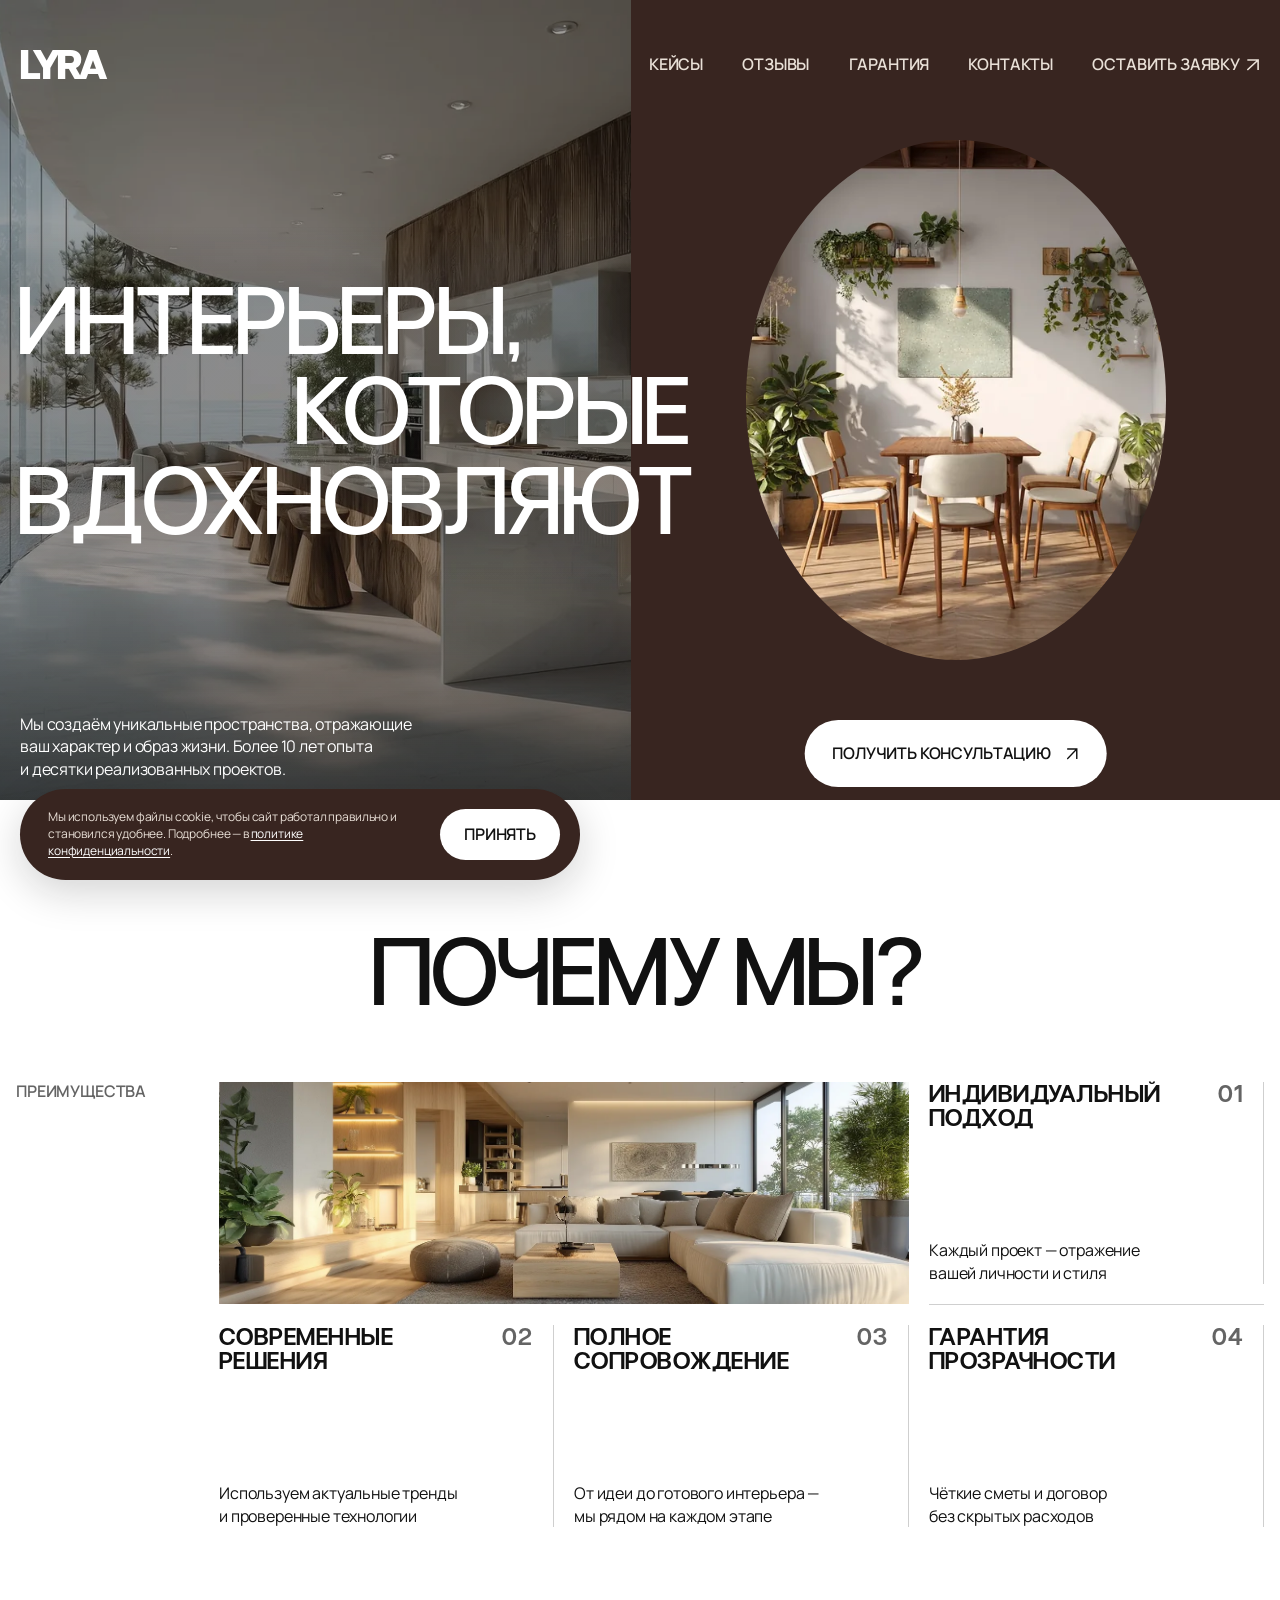
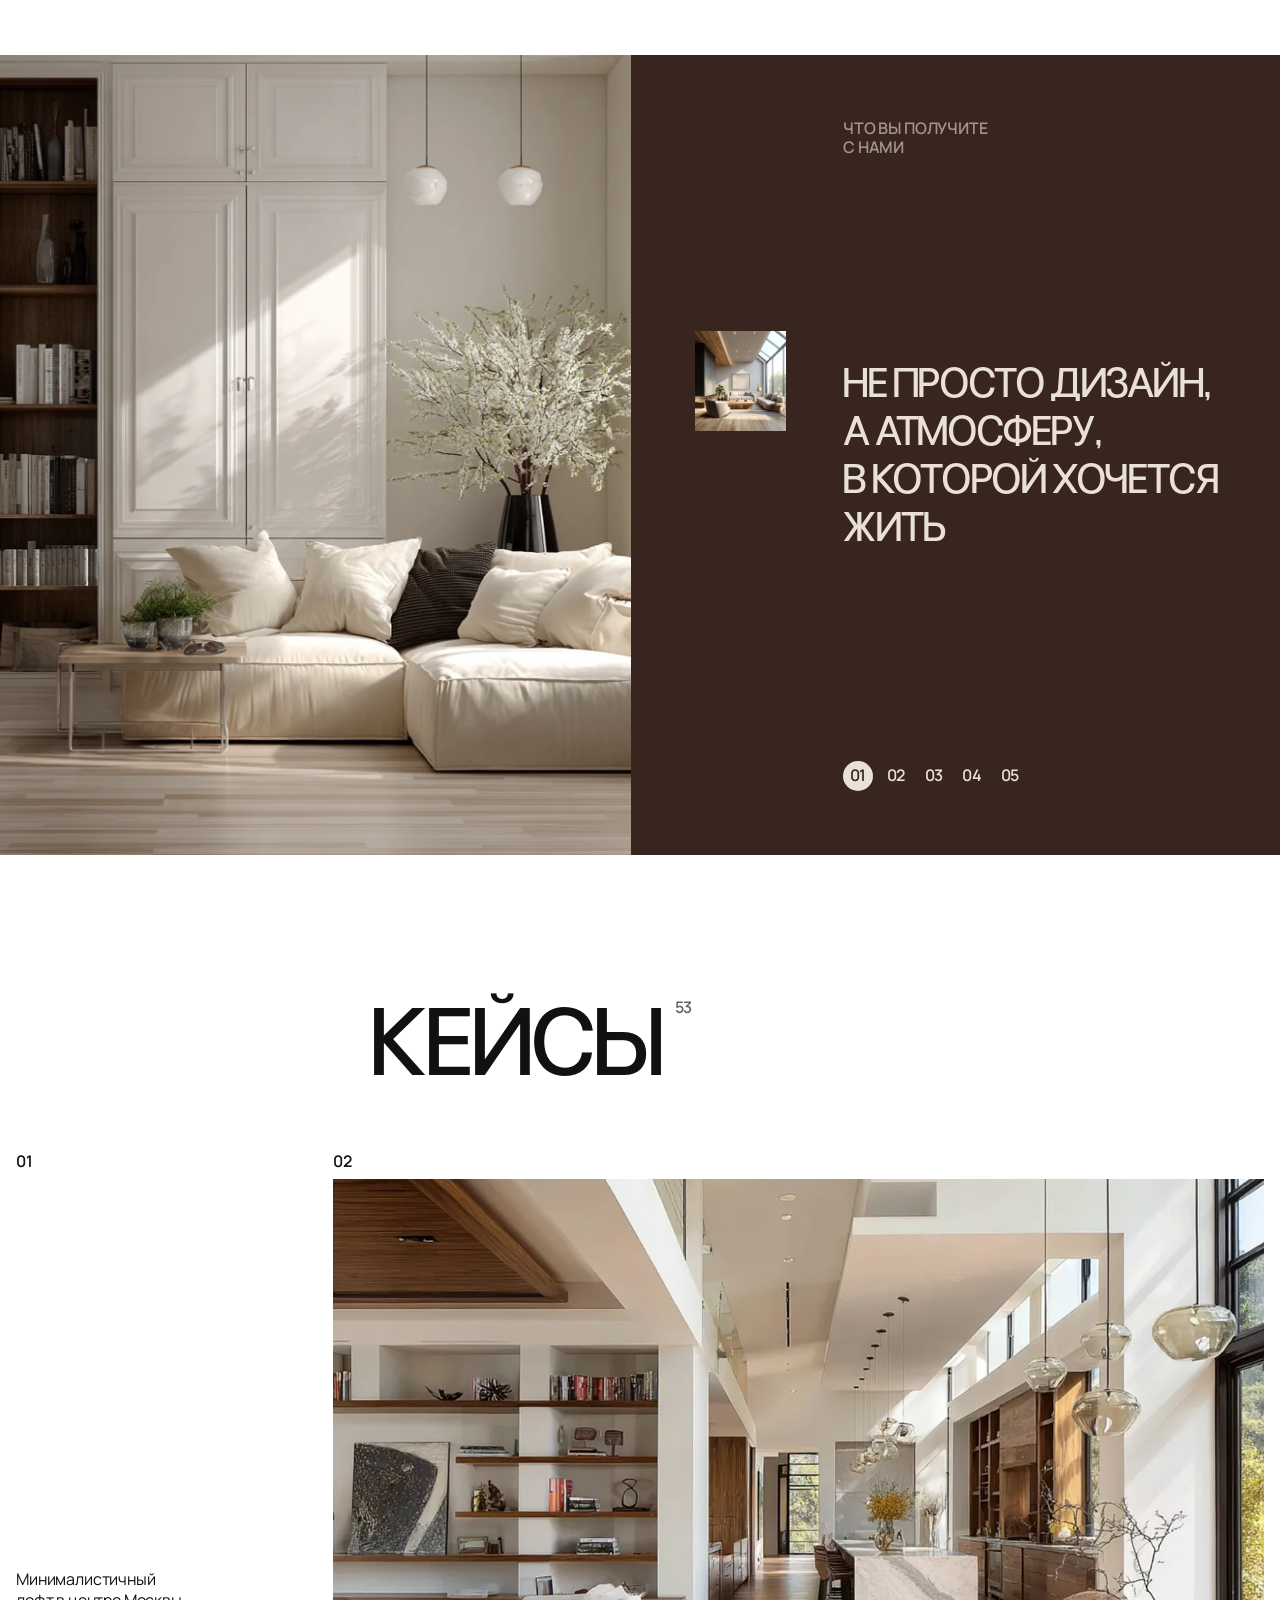
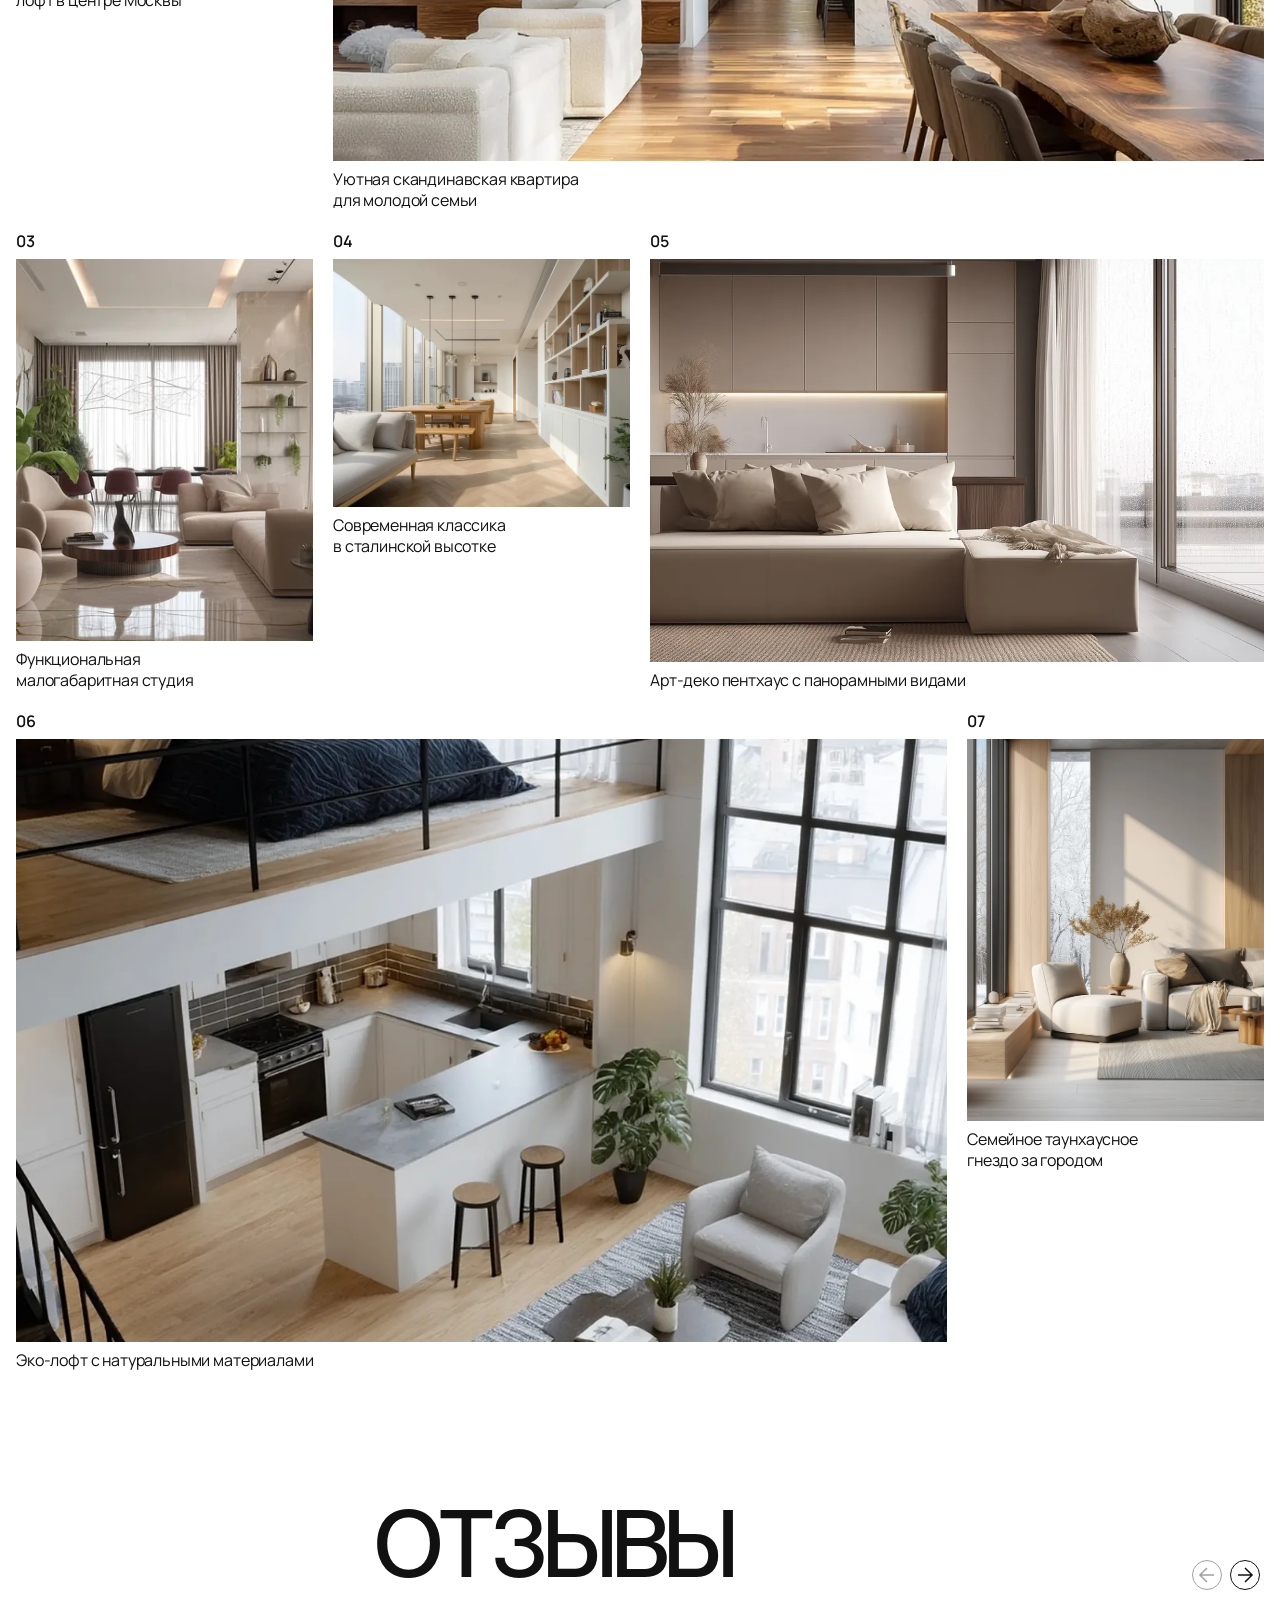
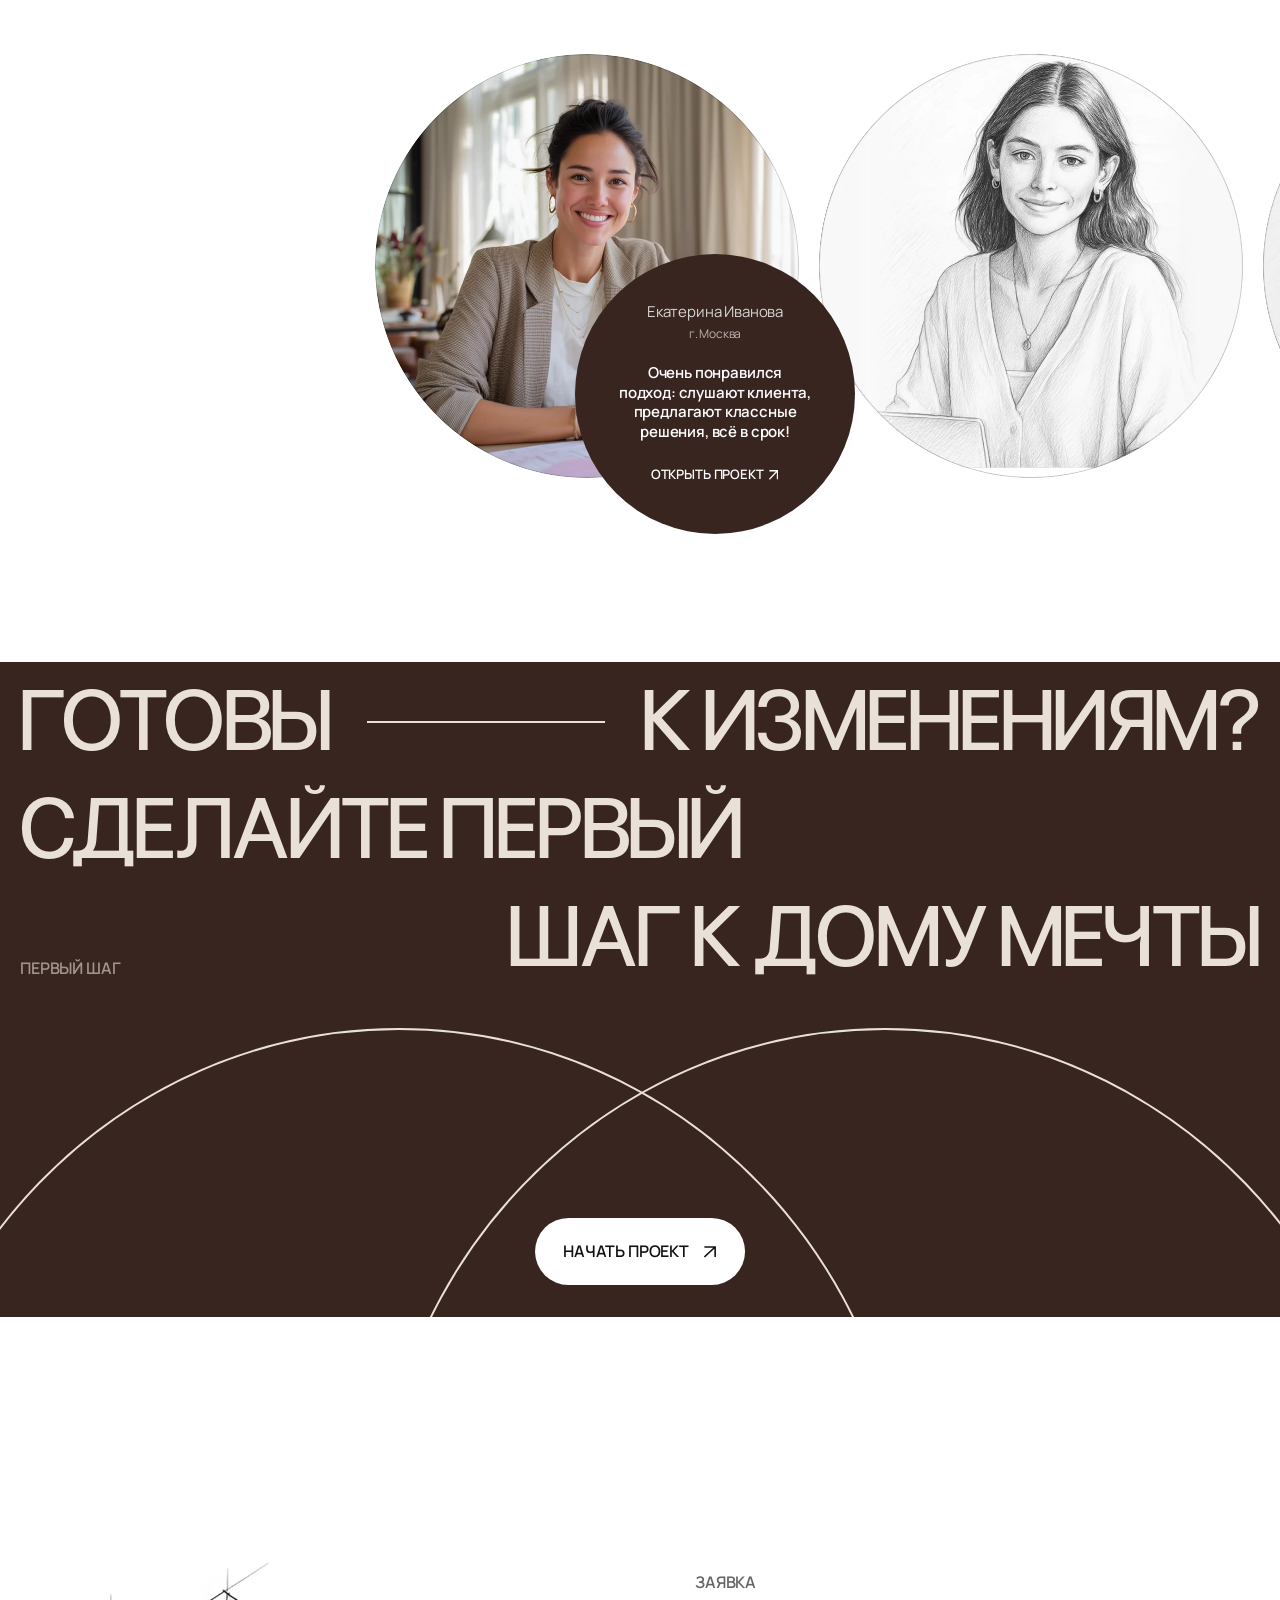
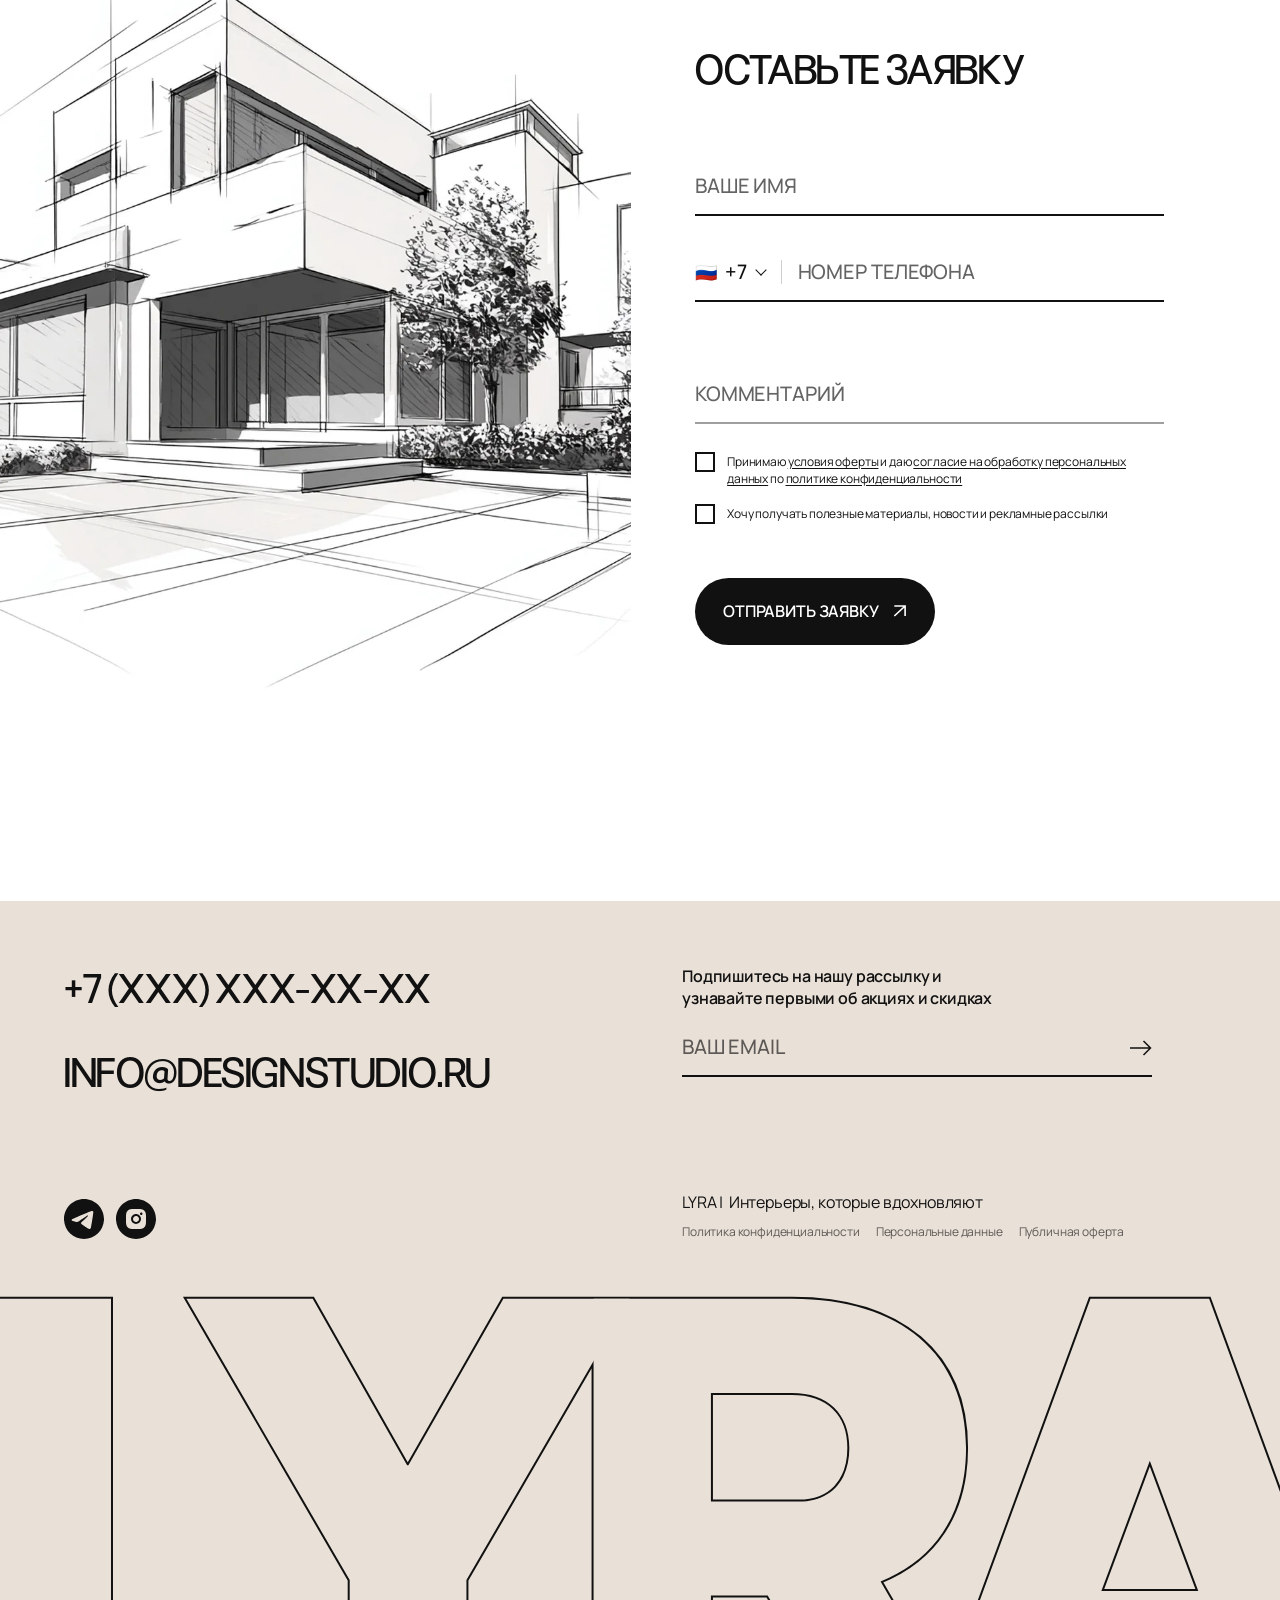
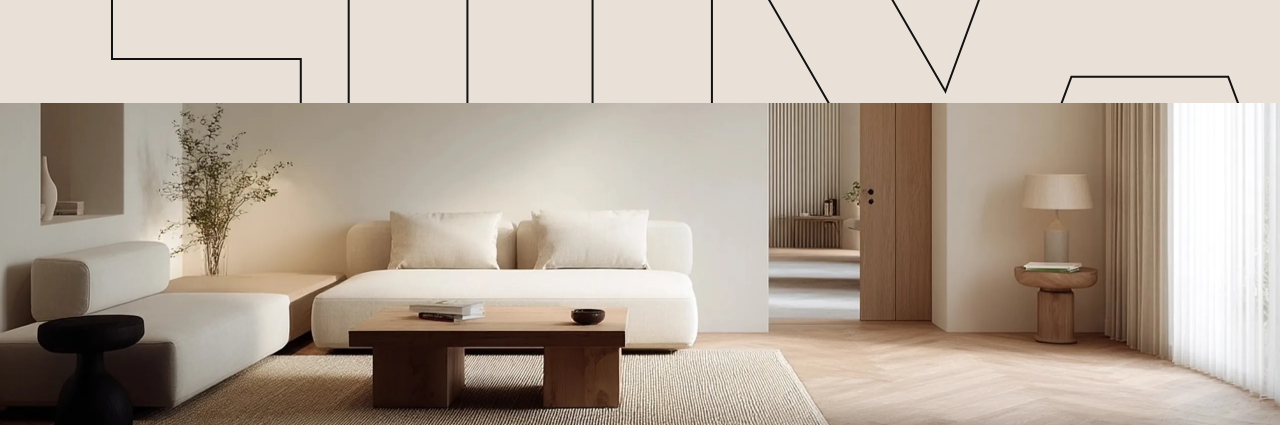
==== commit 4c1fb957: "Отзывы: вернули «Открыть проект» — открывает карточку проекта клиента - Ссылка в кружке открывает ка" ====
--- a/index.html
+++ b/index.html
@@ -9,7 +9,7 @@
   <!-- brand font for the preloader and logo: fetch early so LYRA never shows in a fallback font -->
   <link rel="preload" href="fonts/NonBureau-Bold.woff2" as="font" type="font/woff2" crossorigin>
   <link rel="preload" href="fonts/manrope-cyrillic-wght-normal.woff2" as="font" type="font/woff2" crossorigin>
-  <link rel="stylesheet" href="css/style.css?v=84">
+  <link rel="stylesheet" href="css/style.css?v=87">
   <script>document.documentElement.classList.add('js', 'is-loading');</script>
 </head>
 <body>
@@ -201,7 +201,7 @@
               <dl class="case__facts">
                 <div><dt>Площадь</dt><dd>32 м²</dd></div>
                 <div><dt>Срок</dt><dd>3 месяца</dd></div>
-                <div><dt>Город</dt><dd>Москва</dd></div>
+                <div><dt>Город</dt><dd>Казань</dd></div>
               </dl>
               <p class="case__about">На 32 метрах поместились спальное место, рабочий стол и гардероб. Мебель сделана на заказ под каждую нишу — ни одного пустого угла.</p>
             </div>
@@ -240,7 +240,7 @@
               <dl class="case__facts">
                 <div><dt>Площадь</dt><dd>136 м²</dd></div>
                 <div><dt>Срок</dt><dd>7 месяцев</dd></div>
-                <div><dt>Город</dt><dd>Казань</dd></div>
+                <div><dt>Город</dt><dd>Москва</dd></div>
               </dl>
               <p class="case__about">Дерево, камень, известковая штукатурка и живые растения. Материалы, которые приятно трогать и которые красиво стареют.</p>
             </div>
@@ -253,7 +253,7 @@
               <dl class="case__facts">
                 <div><dt>Площадь</dt><dd>180 м²</dd></div>
                 <div><dt>Срок</dt><dd>9 месяцев</dd></div>
-                <div><dt>Город</dt><dd>Подмосковье</dd></div>
+                <div><dt>Город</dt><dd>Сочи</dd></div>
               </dl>
               <p class="case__about">Два уровня для большой семьи: общая гостиная с камином внизу, тихие спальни наверху и прямой выход в сад.</p>
             </div>
@@ -289,7 +289,7 @@
                   </footer>
                   <p class="review__quote">Очень понравился подход: слушают клиента, предлагают классные решения, всё в срок!</p>
                 </div>
-                <a class="review__link link-arrow" href="#cases" hidden>
+                <a class="review__link link-arrow" href="images/thumb-1.webp" data-case-open="1">
                   <span class="u-trim">открыть проект</span>
                   <span class="link-arrow__icon" aria-hidden="true"></span>
                 </a>
@@ -309,7 +309,7 @@
                   </footer>
                   <p class="review__quote">В маленькой студии нашлось место и для работы, и для гостей. Каждый метр продуман!</p>
                 </div>
-                <a class="review__link link-arrow" href="#cases" hidden>
+                <a class="review__link link-arrow" href="images/case-3.webp" data-case-open="3">
                   <span class="u-trim">открыть проект</span>
                   <span class="link-arrow__icon" aria-hidden="true"></span>
                 </a>
@@ -329,14 +329,15 @@
                   </footer>
                   <p class="review__quote">Смета не выросла ни на рубль, а ремонт закончили на неделю раньше. Рекомендую!</p>
                 </div>
-                <a class="review__link link-arrow" href="#cases" hidden>
+                <a class="review__link link-arrow" href="images/case-7.webp" data-case-open="7">
                   <span class="u-trim">открыть проект</span>
                   <span class="link-arrow__icon" aria-hidden="true"></span>
                 </a>
               </div>
             </blockquote>
           </li>
-          <!-- TODO: отзывы 4–5 — копии 1–2, чтобы слайдер прокручивался; заменить на новые отзывы -->
+          <!-- TODO: отзывы 4–5 — копии 1–2, чтобы слайдер прокручивался; заменить на новые отзывы.
+               «Открыть проект» (data-case-open = номер кейса) — черновое сопоставление по смыслу отзыва, согласовать с заказчиком -->
           <li class="review review--4" tabindex="0">
             <img loading="lazy" decoding="async" class="review__photo" src="images/review-1.webp" alt="Екатерина Иванова, клиентка студии">
             <img loading="lazy" decoding="async" class="review__photo review__photo--sketch" src="images/review-1-sketch.webp" alt="" aria-hidden="true" onerror="this.remove()">
@@ -349,7 +350,7 @@
                   </footer>
                   <p class="review__quote">Очень понравился подход: слушают клиента, предлагают классные решения, всё в срок!</p>
                 </div>
-                <a class="review__link link-arrow" href="#cases" hidden>
+                <a class="review__link link-arrow" href="images/thumb-1.webp" data-case-open="1">
                   <span class="u-trim">открыть проект</span>
                   <span class="link-arrow__icon" aria-hidden="true"></span>
                 </a>
@@ -368,7 +369,7 @@
                   </footer>
                   <p class="review__quote">В маленькой студии нашлось место и для работы, и для гостей. Каждый метр продуман!</p>
                 </div>
-                <a class="review__link link-arrow" href="#cases" hidden>
+                <a class="review__link link-arrow" href="images/case-3.webp" data-case-open="3">
                   <span class="u-trim">открыть проект</span>
                   <span class="link-arrow__icon" aria-hidden="true"></span>
                 </a>
@@ -571,7 +572,7 @@
   </dialog>
 
   <script src="js/vendor/lenis.min.js" defer></script>
-  <script src="js/main.js?v=26" defer></script>
+  <script src="js/main.js?v=27" defer></script>
   <script src="js/site.js?v=1" defer></script>
 </body>
 </html>
--- a/css/style.css
+++ b/css/style.css
@@ -1193,8 +1193,9 @@
   display: flex;
   flex-direction: column;
   align-items: center;
-  gap: 55px;                /* 67 × 0.814 */
+  gap: 26px;                /* quote → «открыть проект»: with the 15px text a bigger gap pushed the link to the circle's edge */
   width: 100%;
+  translate: 0 -1px;        /* optical centring: the font's line boxes sit ~2px low in the circle */
 }
 
 /* Text in the circle: the Figma card is 344px with 16/12px text; our circle is 280px,
@@ -1239,6 +1240,17 @@
   gap: 6px;
   font-size: 0.8125rem;
   color: var(--color-white);
+}
+
+/* the link is only ~10px tall: a 44px tap area around it, nothing visible changes */
+.review__link {
+  position: relative;
+}
+
+.review__link::before {
+  content: "";
+  position: absolute;
+  inset: calc((44px - 100%) / -2) -8px;
 }
 
 .review__link .link-arrow__icon {
@@ -2369,7 +2381,7 @@
 
   /* same idea on the phone: the mobile layout's 270px card scaled to our 240px (× 0.889) */
   .review__body {
-    gap: 20px;
+    gap: 16px;
     width: 100%;
   }
 
@@ -2394,7 +2406,7 @@
   }
 
   .review__link {
-    font-size: 0.875rem;          /* 16 × 0.889 */
+    font-size: 0.8125rem;     /* 13px, as on desktop: keeps «открыть проект ↗» clear of the circle's edge */
   }
 
   /* Section 6 */
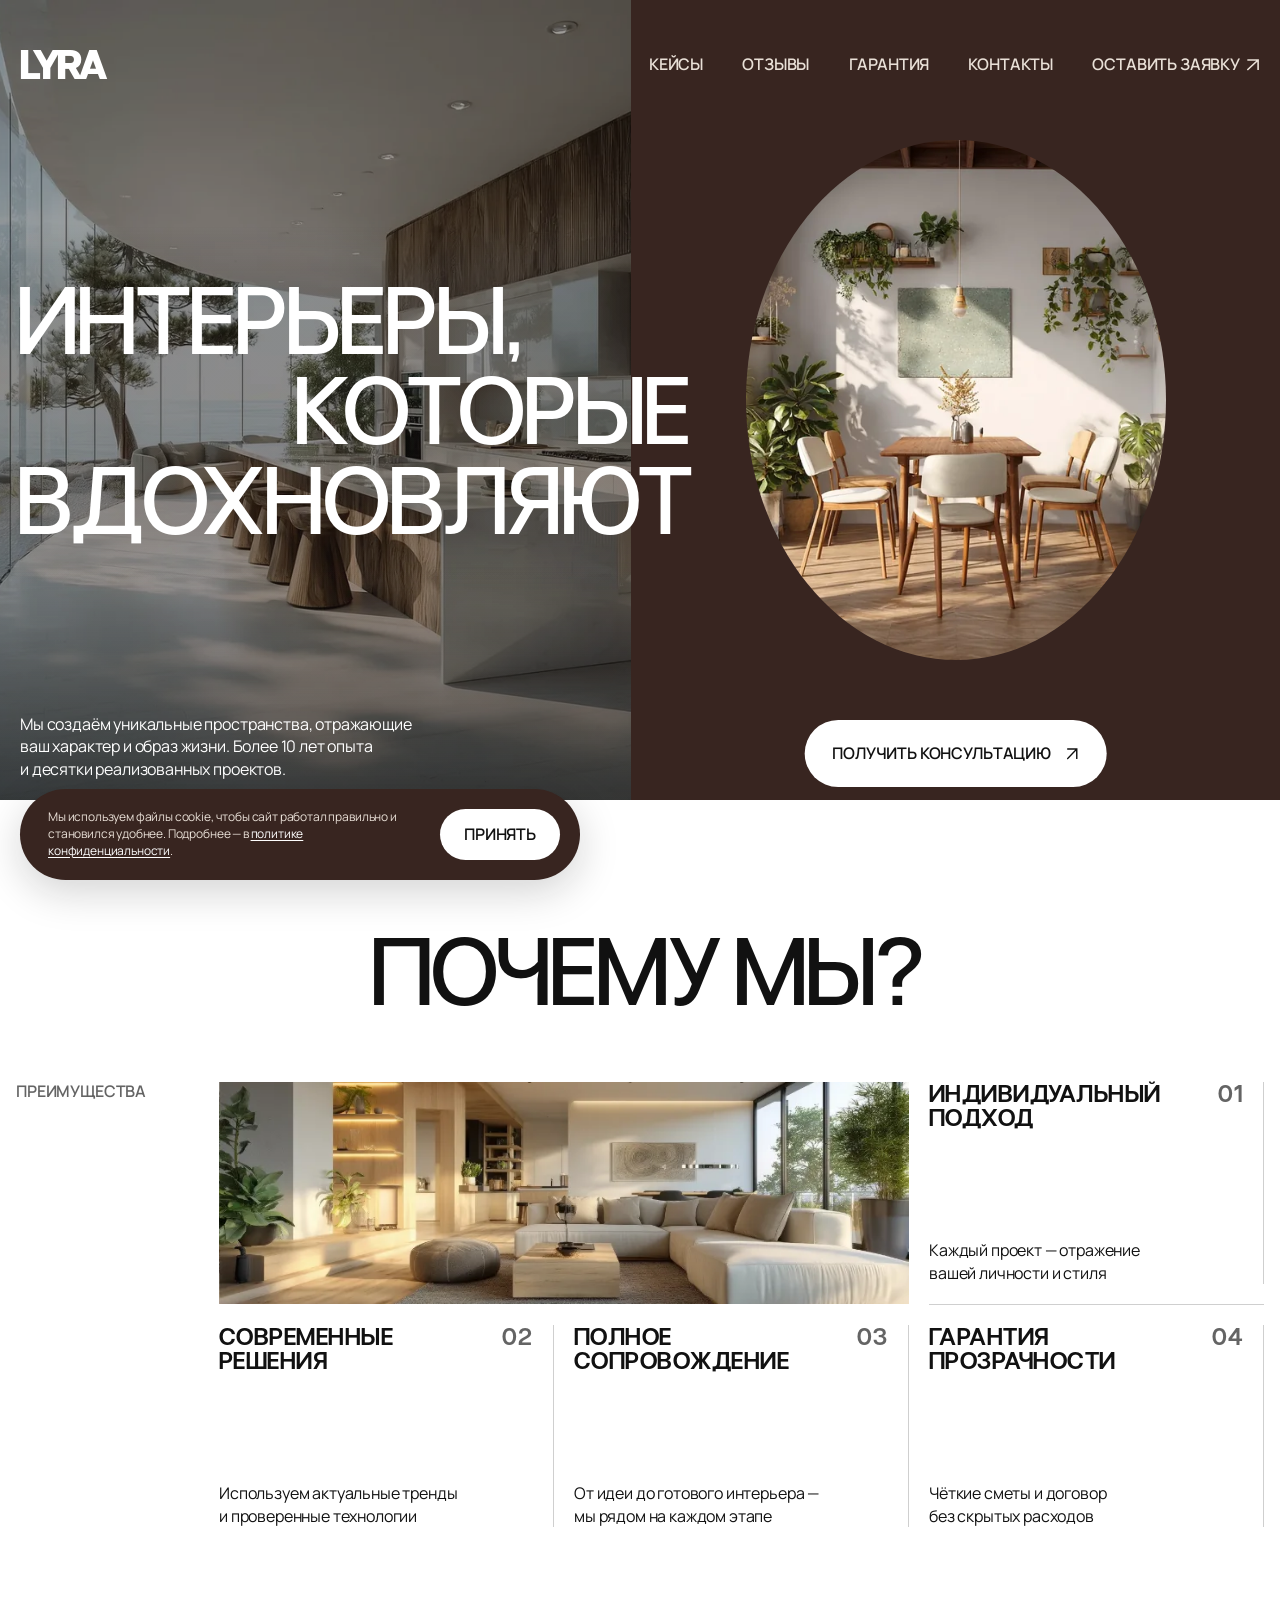
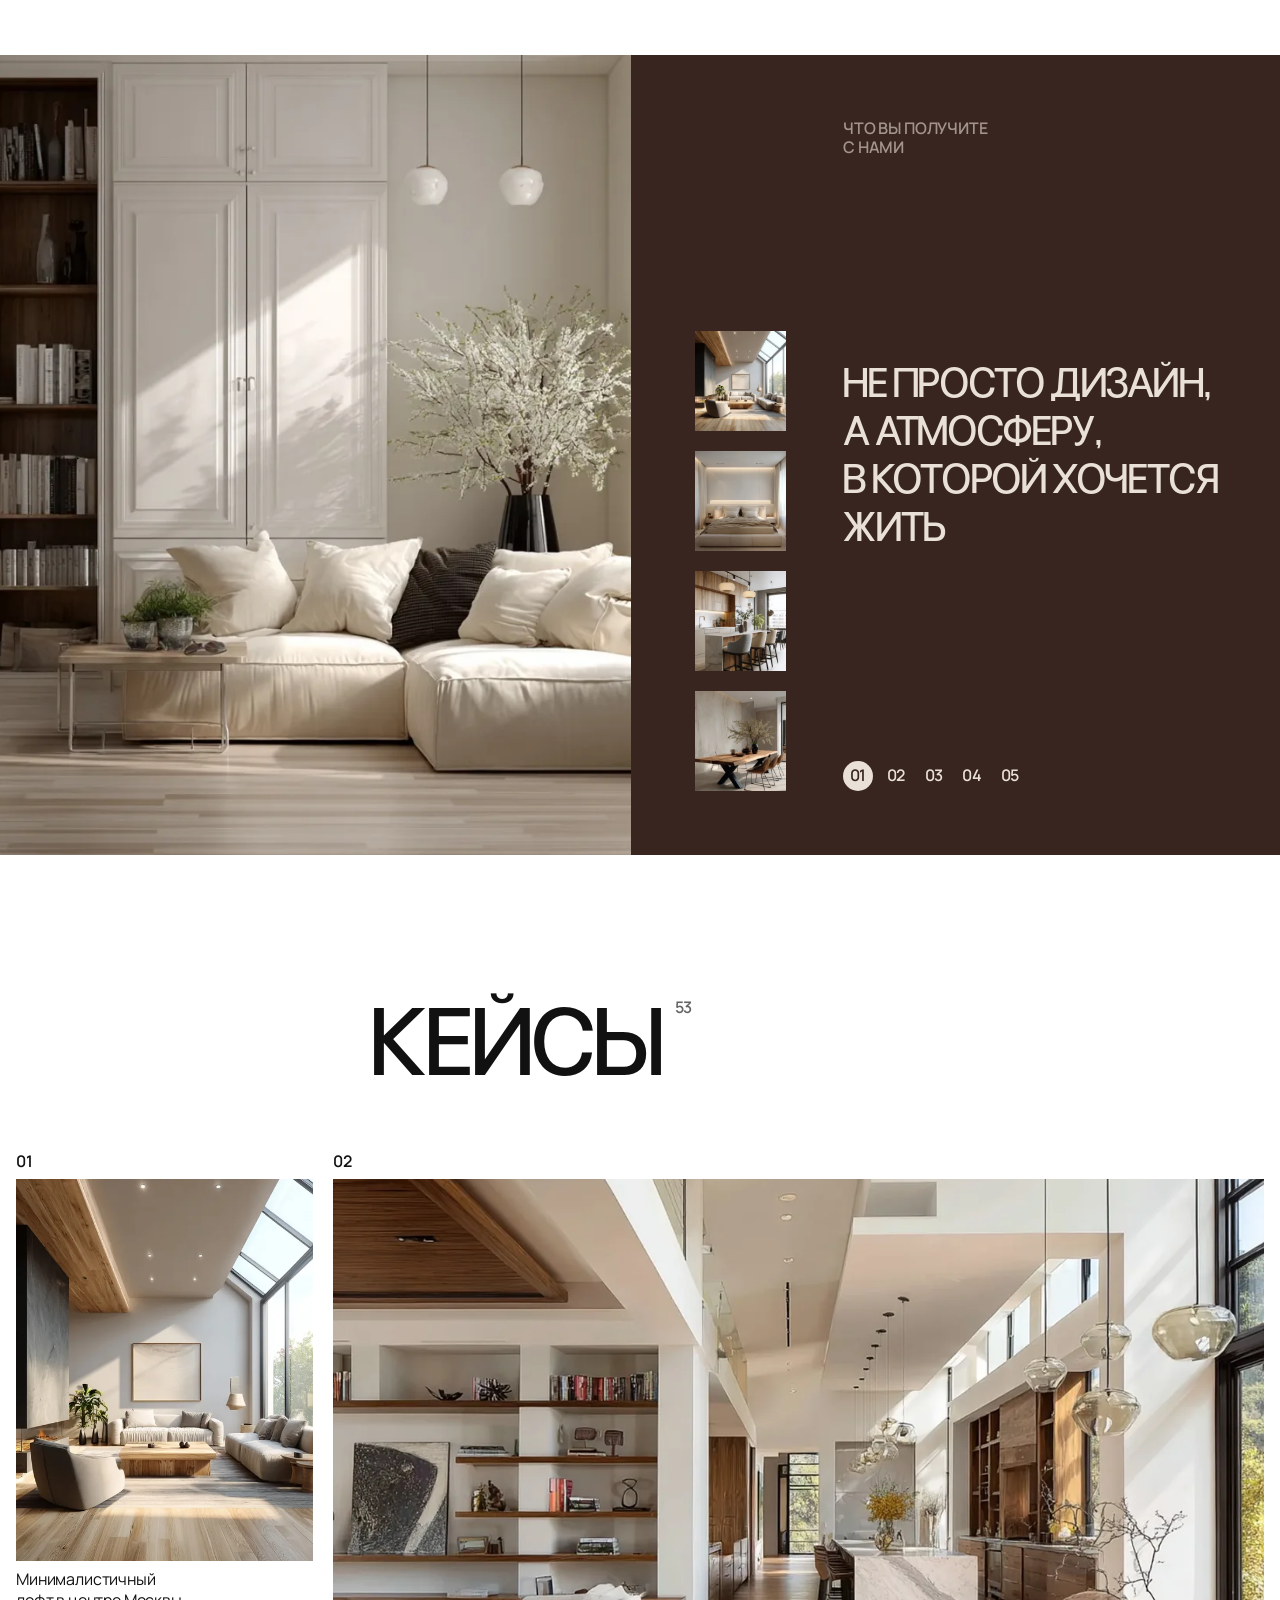
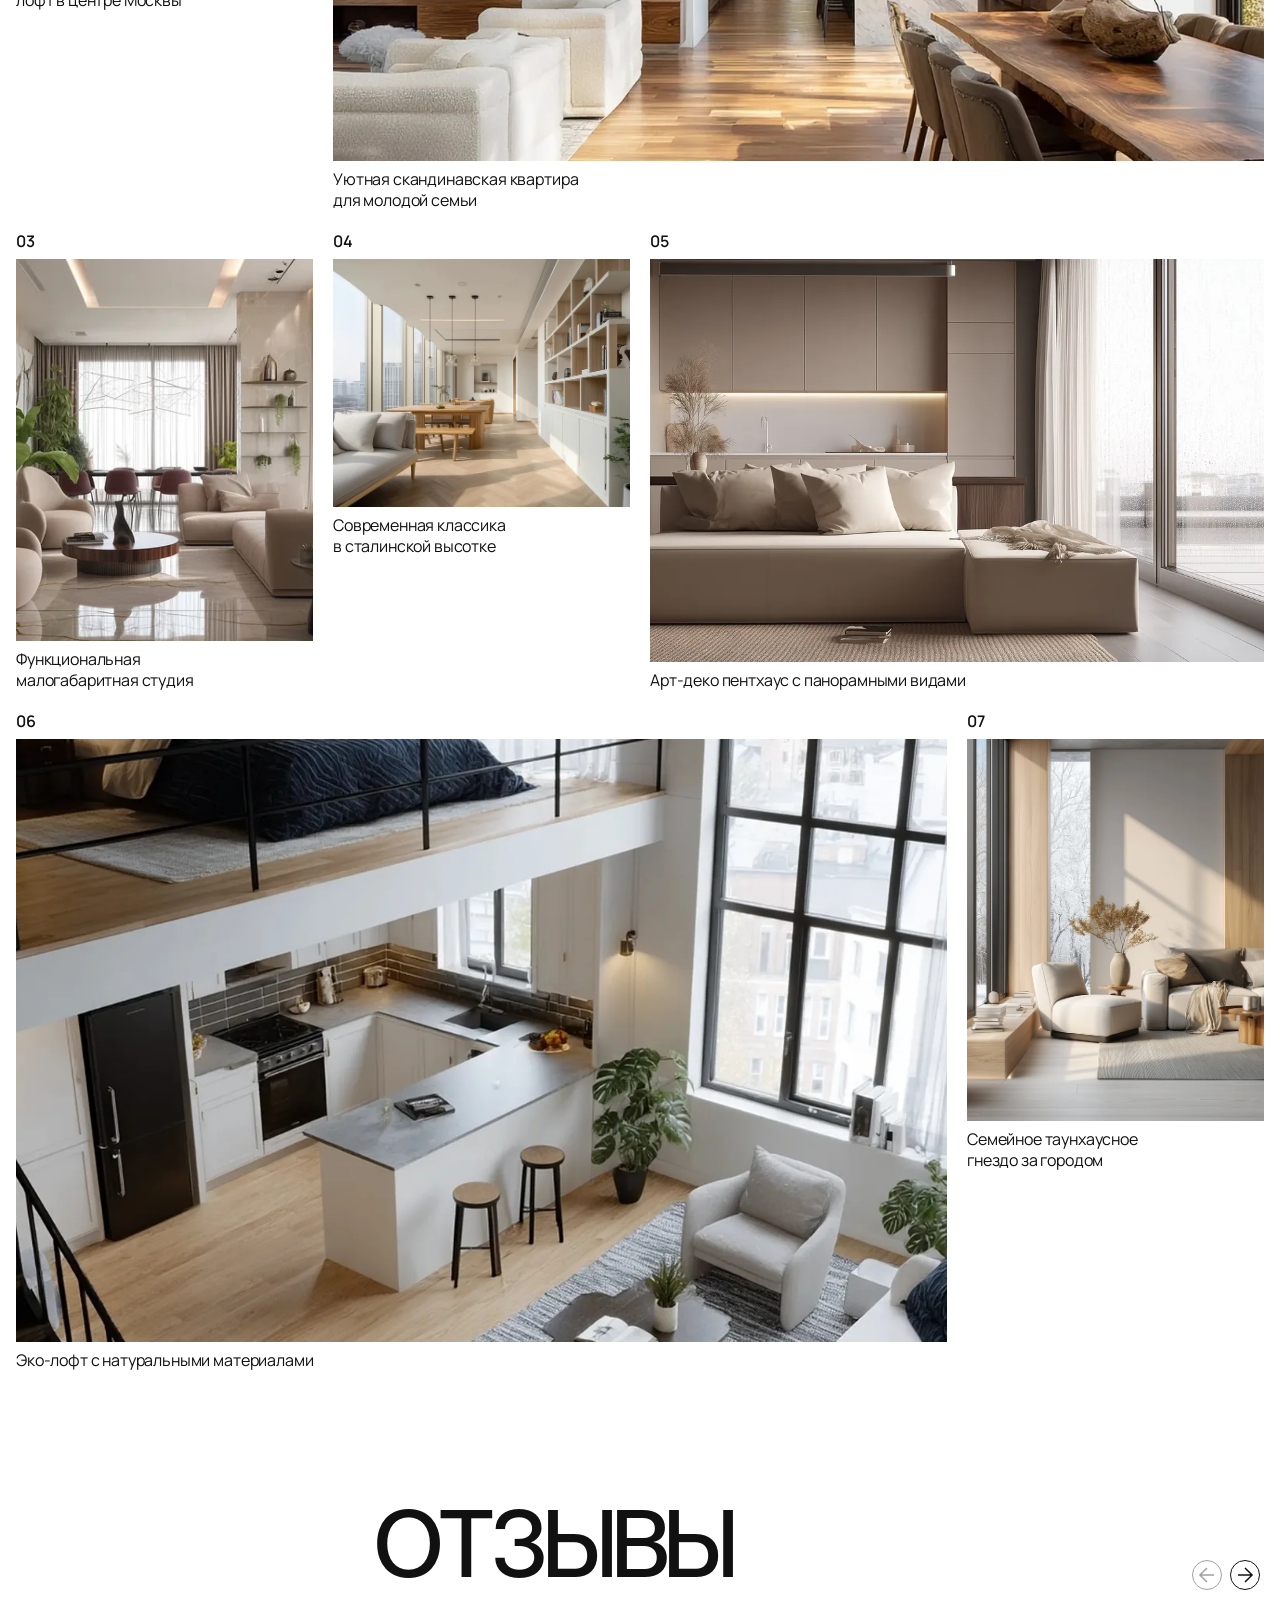
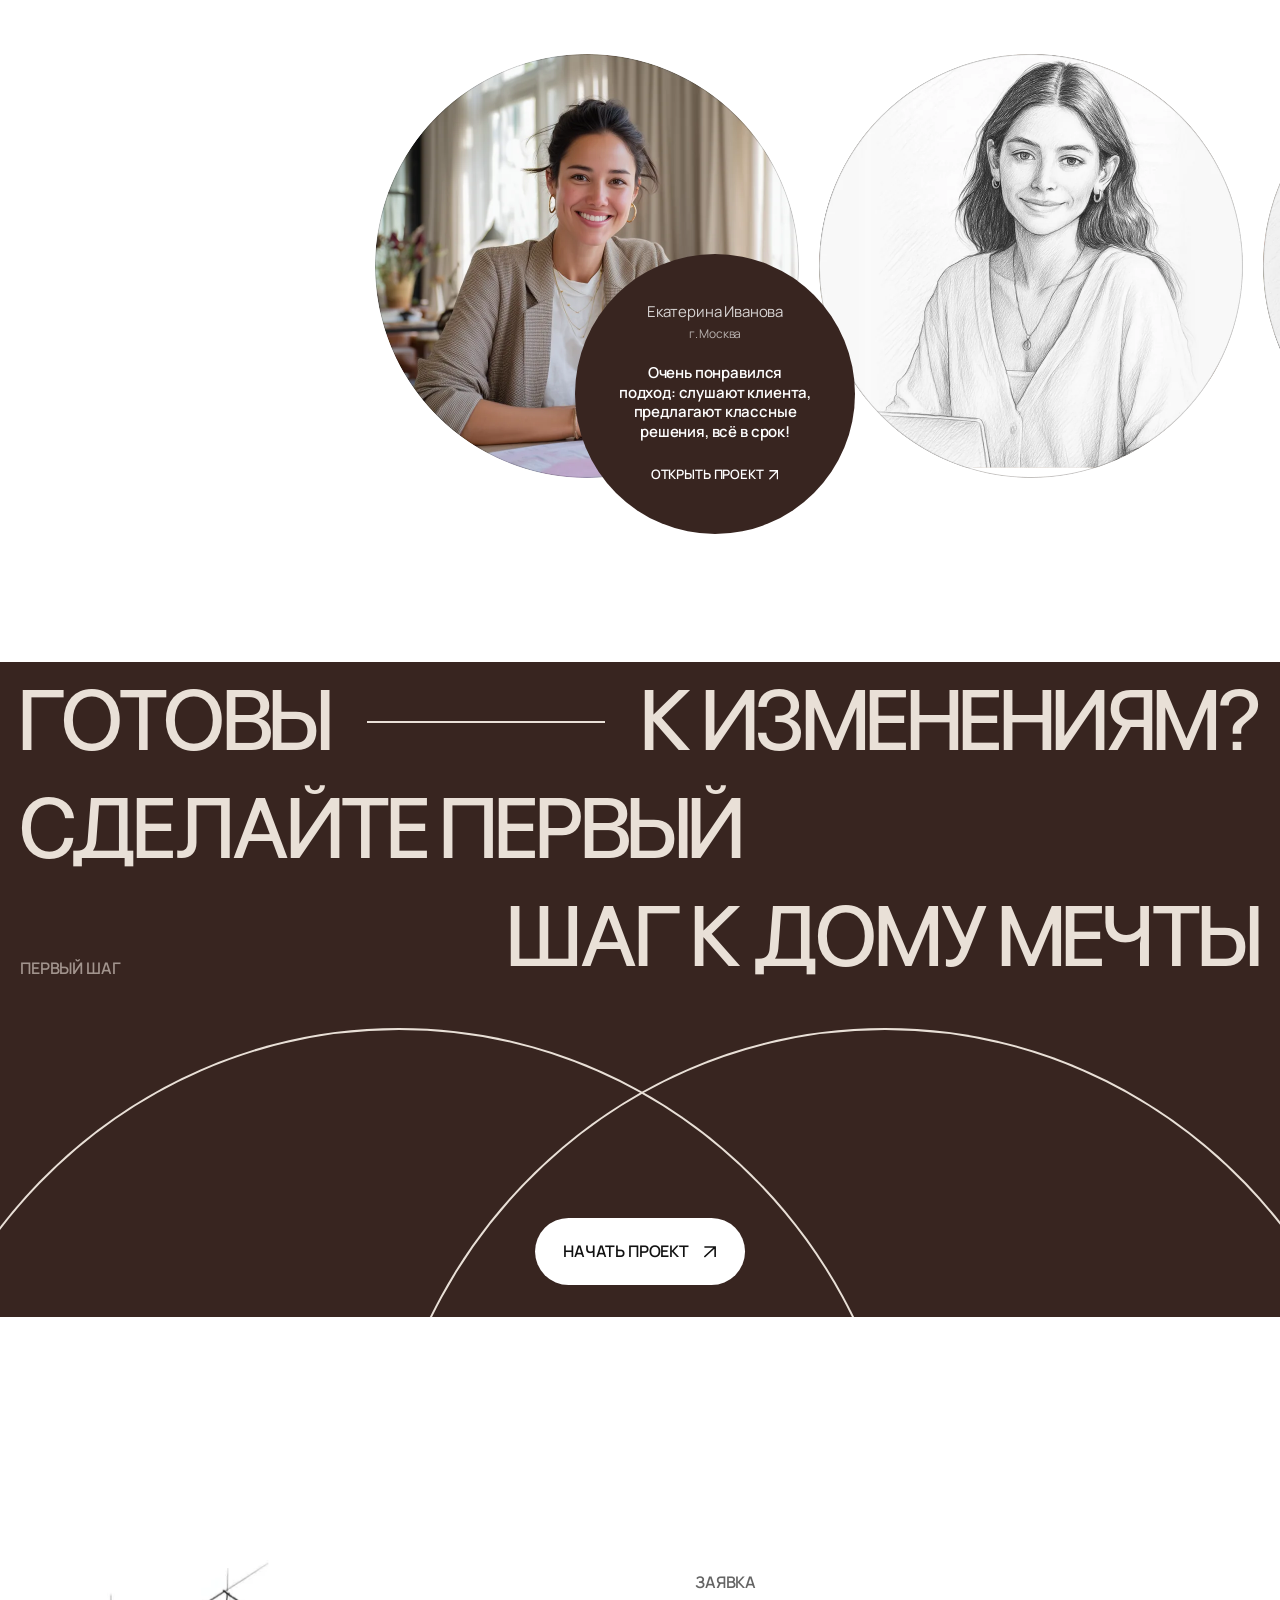
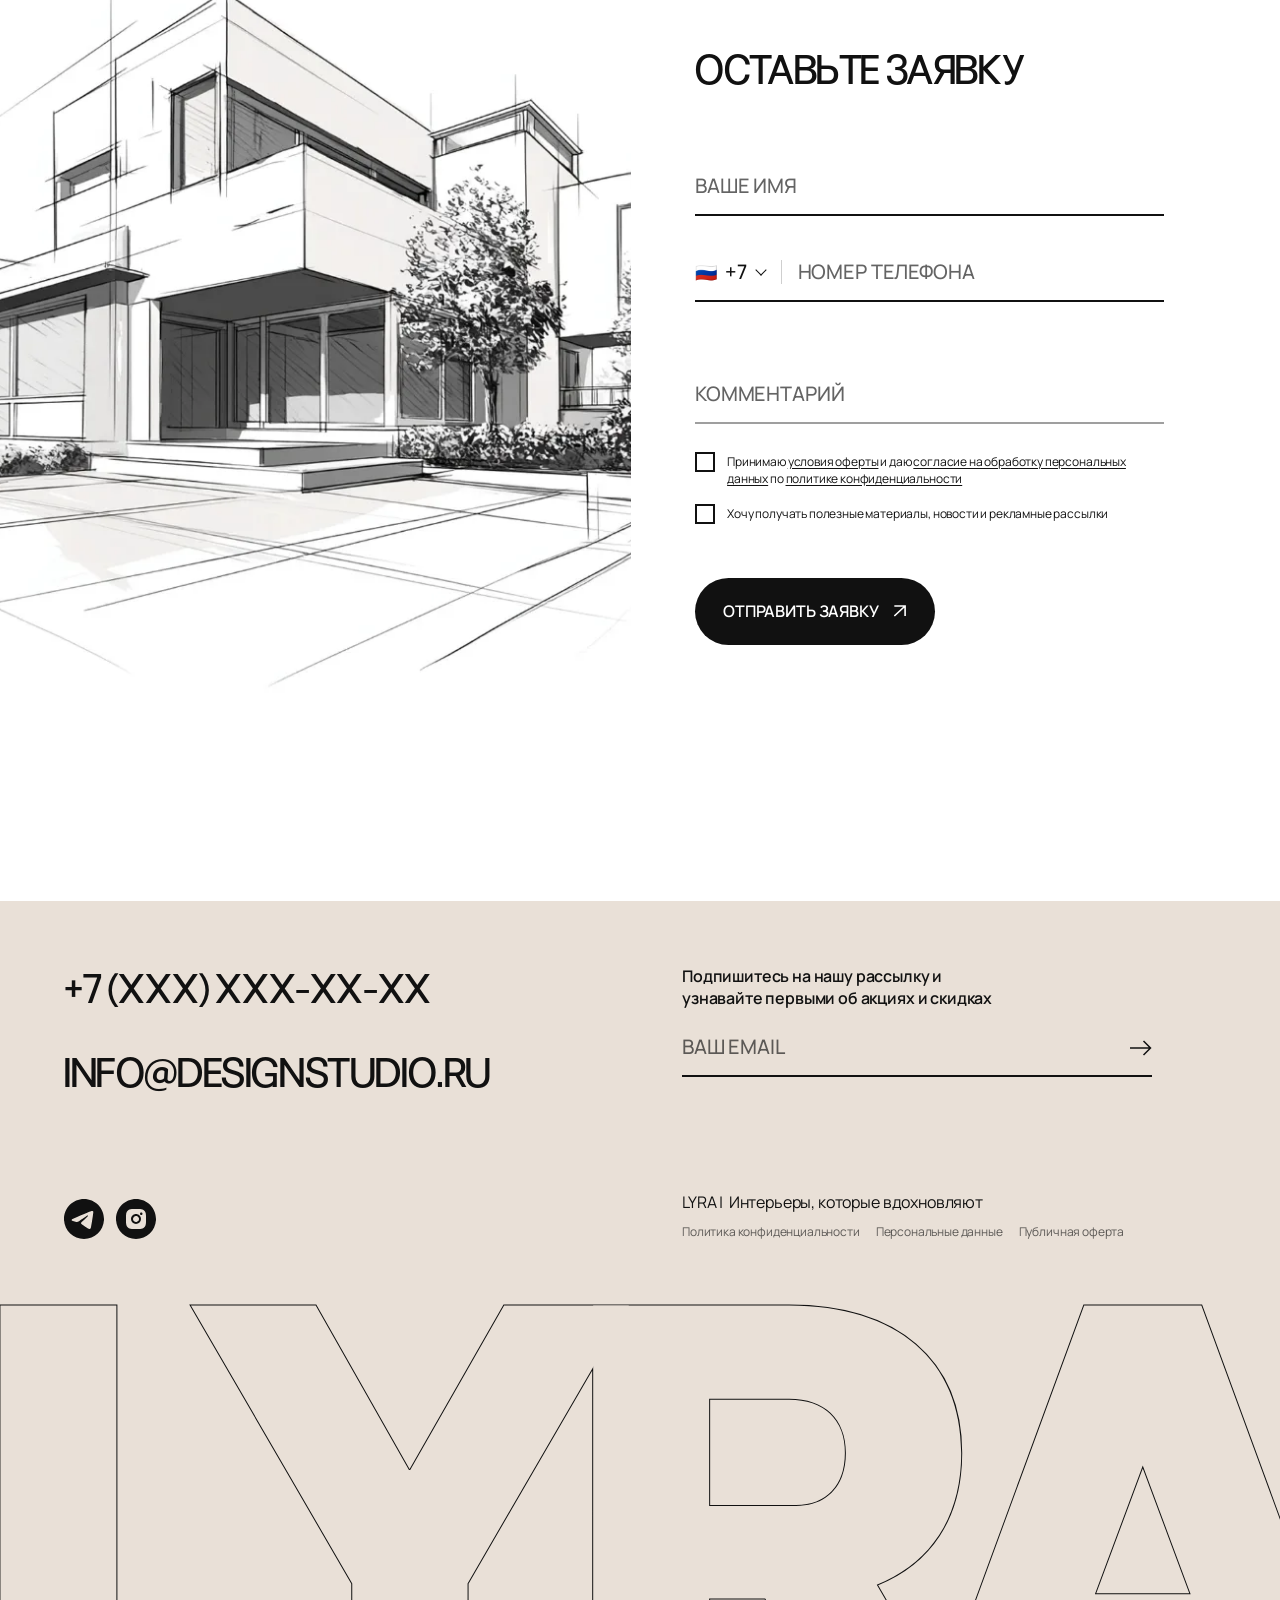
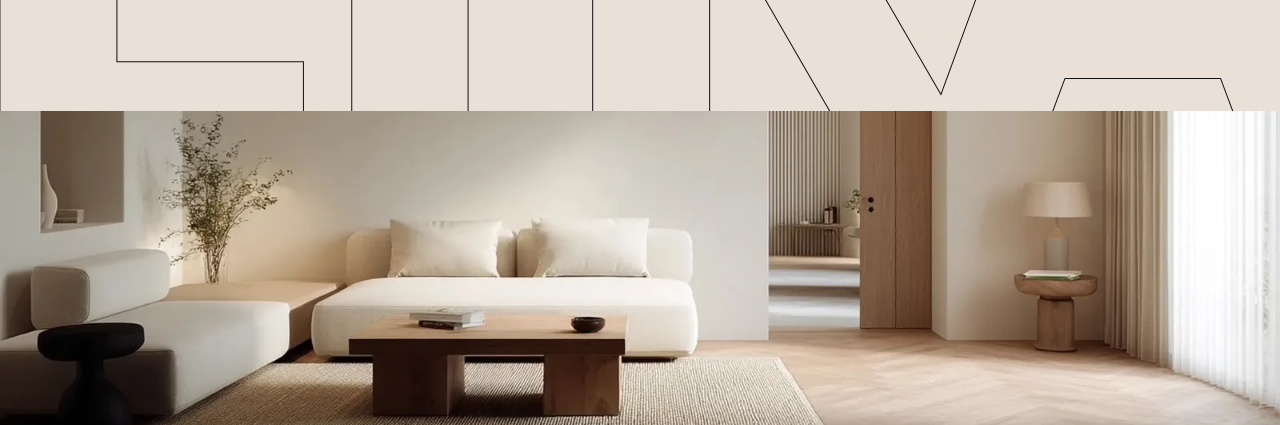
==== commit 4b77f99d: "Скорость на телефоне: страница открывается за 3,5 с вместо 17 на 3G - Прелоадер больше не ждёт всю с" ====
--- a/index.html
+++ b/index.html
@@ -9,8 +9,46 @@
   <!-- brand font for the preloader and logo: fetch early so LYRA never shows in a fallback font -->
   <link rel="preload" href="fonts/NonBureau-Bold.woff2" as="font" type="font/woff2" crossorigin>
   <link rel="preload" href="fonts/manrope-cyrillic-wght-normal.woff2" as="font" type="font/woff2" crossorigin>
-  <link rel="stylesheet" href="css/style.css?v=87">
-  <script>document.documentElement.classList.add('js', 'is-loading');</script>
+  <script>
+    // Preloader + hero intro live here, not in main.js (and above the stylesheet, so the CSS
+    // download does not delay this script): on a slow phone network main.js
+    // arrives late, and the page must not stay hidden while it downloads.
+    // The page opens once both hero photos (onload/onerror on the <img>) and the brand font
+    // are in, or after 3 s, whichever comes first. Everything else keeps loading behind it.
+    (function (d) {
+      var html = d.documentElement, startedAt = Date.now(), done = false, heroImgs = 0;
+      html.classList.add('js', 'is-loading');
+      function playHero() {
+        var hero = d.querySelector('.hero');
+        if (!hero) { d.addEventListener('DOMContentLoaded', playHero); return; }
+        requestAnimationFrame(function () {
+          requestAnimationFrame(function () { setTimeout(function () { hero.classList.add('is-in'); }, 10); });
+        });
+      }
+      function reveal() {
+        if (done) return;
+        done = true;
+        // keep the preloader up at least a moment, so it doesn't just flash
+        setTimeout(function () {
+          html.classList.remove('is-loading');
+          var preloader = d.querySelector('[data-preloader]');
+          if (preloader) {
+            preloader.classList.add('is-hidden');
+            setTimeout(function () { preloader.remove(); }, 700);
+          }
+          playHero();
+          d.dispatchEvent(new Event('lyra:reveal'));
+        }, Math.max(0, 600 - (Date.now() - startedAt)));
+      }
+      window.lyraHeroImg = function () {
+        if (++heroImgs < 2) return;
+        if (d.fonts && d.fonts.load) d.fonts.load('700 40px "Non Bureau"').then(reveal, reveal);
+        else reveal();
+      };
+      setTimeout(reveal, 3000);
+    })(document);
+  </script>
+  <link rel="stylesheet" href="css/style.css?v=88">
 </head>
 <body>
   <!-- Preloader: shown only with JS, removed once the first screen has loaded -->
@@ -53,10 +91,14 @@
         </header>
 
         <div class="hero__photo">
-          <img class="hero__photo-img" fetchpriority="high" src="images/hero.webp" srcset="images/hero-640.webp 640w, images/hero-900.webp 900w, images/hero.webp 1246w" sizes="(max-width: 699px) 422px, max(50vw, 800px)" alt="Светлая кухня-гостиная с панорамным остеклением, деревянными табуретами и видом на сад">
+          <!-- phones: the 900px copy is plenty under the dark overlay and saves ~75 KB on the first screen -->
+          <picture>
+            <source media="(max-width: 699px)" srcset="images/hero-900.webp">
+            <img class="hero__photo-img" fetchpriority="high" src="images/hero.webp" srcset="images/hero-640.webp 640w, images/hero-900.webp 900w, images/hero.webp 1246w" sizes="(max-width: 699px) 422px, max(50vw, 800px)" alt="Светлая кухня-гостиная с панорамным остеклением, деревянными табуретами и видом на сад" onload="lyraHeroImg()" onerror="lyraHeroImg()">
+          </picture>
         </div>
         <div class="hero__panel">
-          <img class="hero__arch" src="images/hero-arch.webp?v=2" srcset="images/hero-arch-640.webp 640w, images/hero-arch-900.webp 900w, images/hero-arch.webp?v=2 1246w" sizes="(max-width: 699px) min(500px, 133.33vw), 520px" width="1246" height="1246" alt="Обеденная зона с деревянным столом, стульями и живыми растениями">
+          <img class="hero__arch" fetchpriority="high" src="images/hero-arch.webp?v=2" srcset="images/hero-arch-640.webp 640w, images/hero-arch-900.webp 900w, images/hero-arch.webp?v=2 1246w" sizes="(max-width: 699px) min(500px, 133.33vw), 520px" width="1246" height="1246" alt="Обеденная зона с деревянным столом, стульями и живыми растениями" onload="lyraHeroImg()" onerror="lyraHeroImg()">
         </div>
 
         <h1 class="hero__title title-xl u-trim" id="hero-title">
@@ -82,7 +124,7 @@
 
         <ul class="why__grid">
           <li class="why__image-item">
-            <img loading="lazy" decoding="async" class="why__image" src="images/why.webp" alt="Гостиная в тёплых тонах с диваном, стеллажами и мягким светом">
+            <img loading="lazy" decoding="async" class="why__image" src="images/why.webp" srcset="images/why-800.webp 800w, images/why.webp 1431w" sizes="(max-width: 1279px) 100vw, max(690px, 48vw)" alt="Гостиная в тёплых тонах с диваном, стеллажами и мягким светом">
           </li>
           <li class="advantage advantage--1 advantage--first">
             <div class="advantage__content">
@@ -125,14 +167,14 @@
 
       <!-- Section 3: Benefits -->
       <section class="benefits" aria-labelledby="benefits-title" data-benefits>
-        <img loading="lazy" decoding="async" class="benefits__photo" src="images/benefits.webp" alt="Минималистичная гостиная с белым диваном, книжным стеллажом и панорамным окном">
+        <img loading="lazy" decoding="async" class="benefits__photo" src="images/benefits.webp" srcset="images/benefits-800.webp 800w, images/benefits.webp 1440w" sizes="(max-width: 1279px) 100vw, 50vw" alt="Минималистичная гостиная с белым диваном, книжным стеллажом и панорамным окном">
         <div class="benefits__panel">
           <div class="benefits__inner">
             <div class="benefits__thumbs">
-              <img loading="lazy" decoding="async" class="benefits__thumb" src="images/thumb-1.webp" alt="Лофт с высокими потолками и открытой кухней">
-              <img loading="lazy" decoding="async" class="benefits__thumb" src="images/thumb-2.webp" alt="Светлая спальня с текстильным изголовьем">
-              <img loading="lazy" decoding="async" class="benefits__thumb" src="images/thumb-3.webp" alt="Кухня с деревянными панелями и барной стойкой">
-              <img loading="lazy" decoding="async" class="benefits__thumb" src="images/thumb-4.webp" alt="Обеденная зона с подвесными светильниками">
+              <img loading="lazy" decoding="async" class="benefits__thumb" src="images/thumb-1-280.webp" alt="Лофт с высокими потолками и открытой кухней">
+              <img loading="lazy" decoding="async" class="benefits__thumb" src="images/thumb-2-280.webp" alt="Светлая спальня с текстильным изголовьем">
+              <img loading="lazy" decoding="async" class="benefits__thumb" src="images/thumb-3-280.webp" alt="Кухня с деревянными панелями и барной стойкой">
+              <img loading="lazy" decoding="async" class="benefits__thumb" src="images/thumb-4-280.webp" alt="Обеденная зона с подвесными светильниками">
             </div>
             <div class="benefits__text">
               <p class="label label--sand u-trim">Что вы получите<br>с нами</p>
@@ -402,7 +444,7 @@
       <!-- Section 7: Request -->
       <section class="request" id="request" aria-labelledby="request-title">
         <div class="request__media">
-          <img loading="lazy" decoding="async" class="request__img" src="images/request.webp" alt="Эскиз загородного дома: карандашный рисунок, переходящий в фотографию">
+          <img loading="lazy" decoding="async" class="request__img" src="images/request.webp" srcset="images/request-800.webp 800w, images/request.webp 1163w" sizes="(max-width: 1279px) 100vw, 50vw" alt="Эскиз загородного дома: карандашный рисунок, переходящий в фотографию">
         </div>
         <div class="request__panel">
           <p class="label label--muted u-trim">заявка</p>
@@ -481,6 +523,7 @@
             <span class="u-trim">отправить заявку</span>
             <span class="button__icon" aria-hidden="true"></span>
           </button>
+          <p class="form__error form__error--send" id="request-send-error" role="alert"></p>
         </div>
       </section>
     </main>
@@ -513,7 +556,7 @@
                   <span class="footer__subscribe-arrow" aria-hidden="true"></span>
                 </button>
               </div>
-              <p class="form__error" id="subscribe-email-error" data-error-for="subscribe-email"></p>
+              <p class="form__error" id="subscribe-email-error" data-error-for="subscribe-email" aria-live="polite"></p>
             </form>
             <div class="footer__bottom">
               <p class="footer__tagline">LYRA |  Интерьеры, которые вдохновляют</p>
@@ -533,7 +576,7 @@
       </div>
 
       <div class="footer__picture">
-        <img loading="lazy" decoding="async" class="footer__picture-img" src="images/picture.webp" alt="Светлая гостиная с мягким диваном, деревянным столиком и торшером">
+        <img loading="lazy" decoding="async" class="footer__picture-img" src="images/picture.webp" srcset="images/picture-1000.webp 1000w, images/picture-1600.webp 1600w, images/picture.webp 2560w" sizes="(max-width: 699px) 211vw, 100vw" alt="Светлая гостиная с мягким диваном, деревянным столиком и торшером">
       </div>
     </footer>
   </div>
@@ -572,7 +615,7 @@
   </dialog>
 
   <script src="js/vendor/lenis.min.js" defer></script>
-  <script src="js/main.js?v=27" defer></script>
+  <script src="js/main.js?v=29" defer></script>
   <script src="js/site.js?v=1" defer></script>
 </body>
 </html>
--- a/css/style.css
+++ b/css/style.css
@@ -1428,6 +1428,17 @@
   display: none;
 }
 
+/* success note under the subscribe field (same place as its error) */
+.form__error--ok {
+  color: var(--color-brown);
+}
+
+/* "couldn't send" under the request button */
+.form__error--send {
+  max-width: 36ch;
+  margin-top: var(--s-12);
+}
+
 .form__error--check {
   margin-top: calc(var(--s-8) * -1);
   padding-left: 32px; /* under the text, not the box */
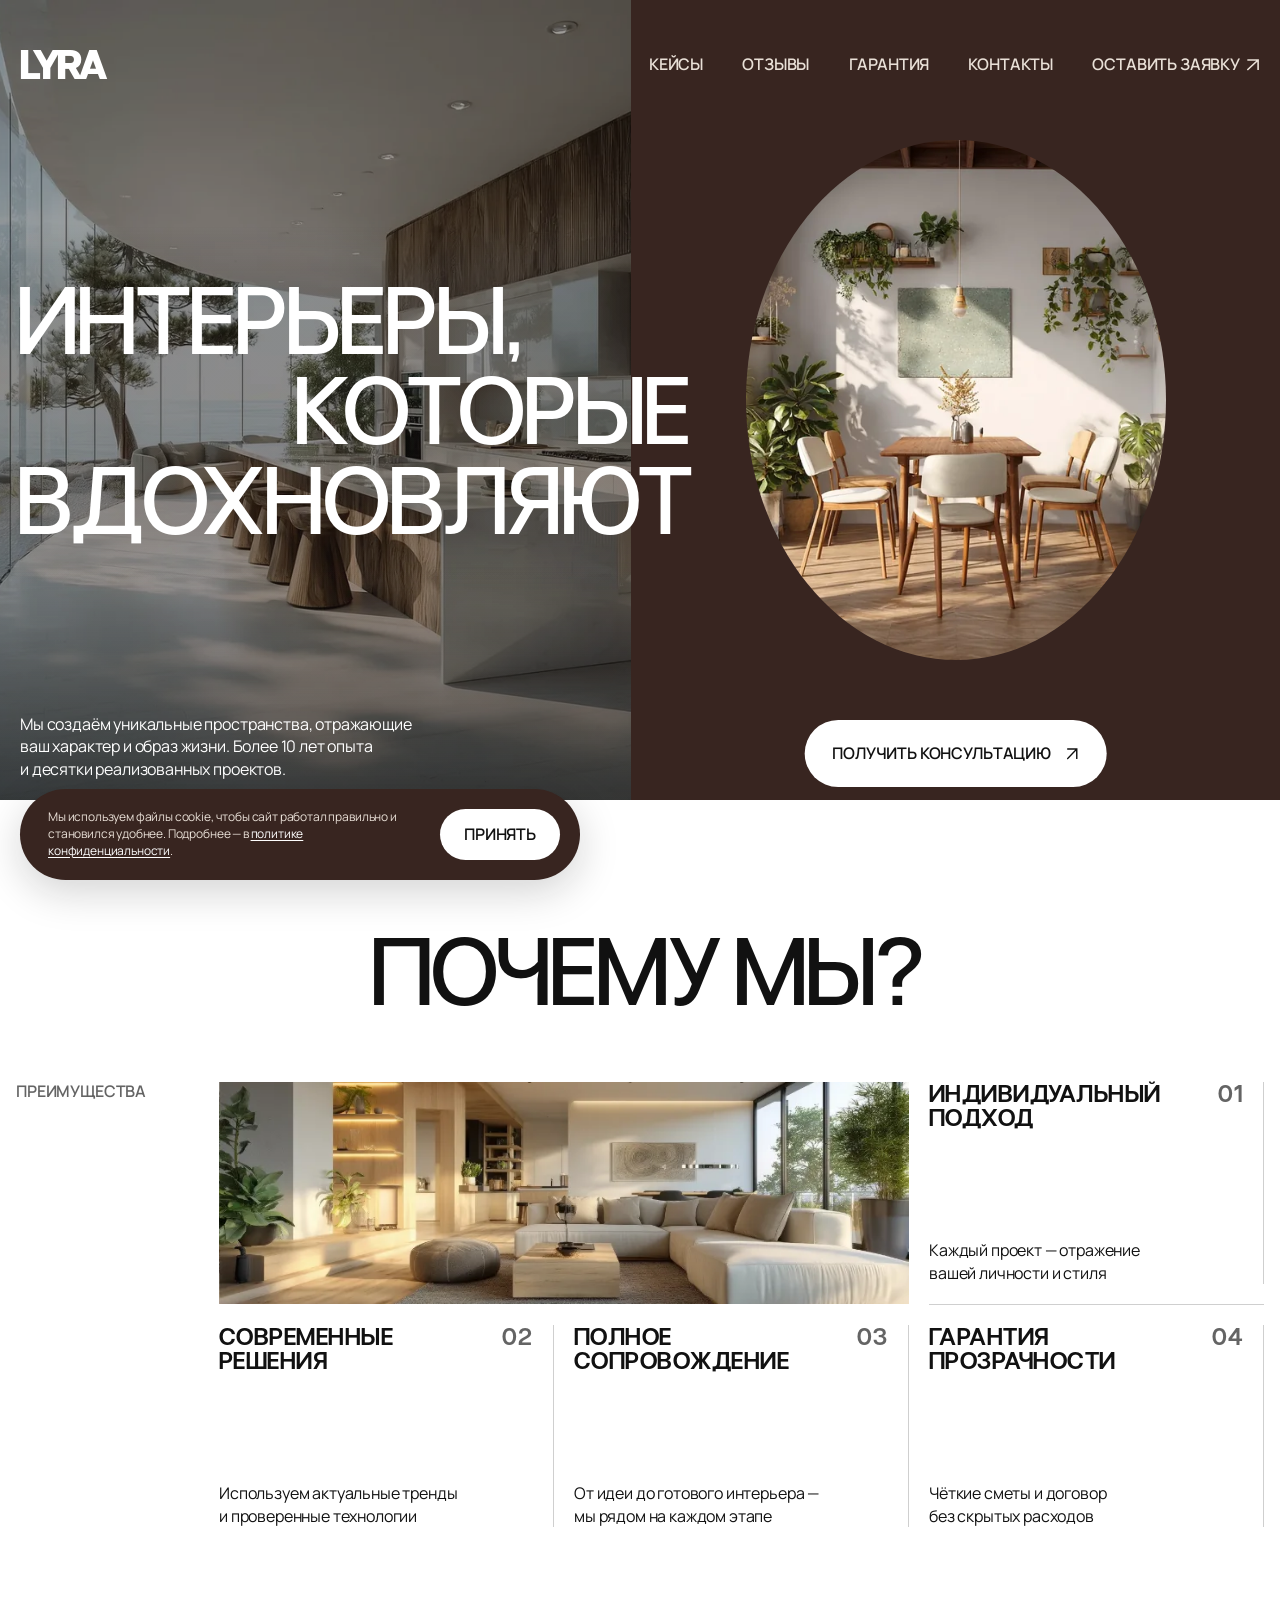
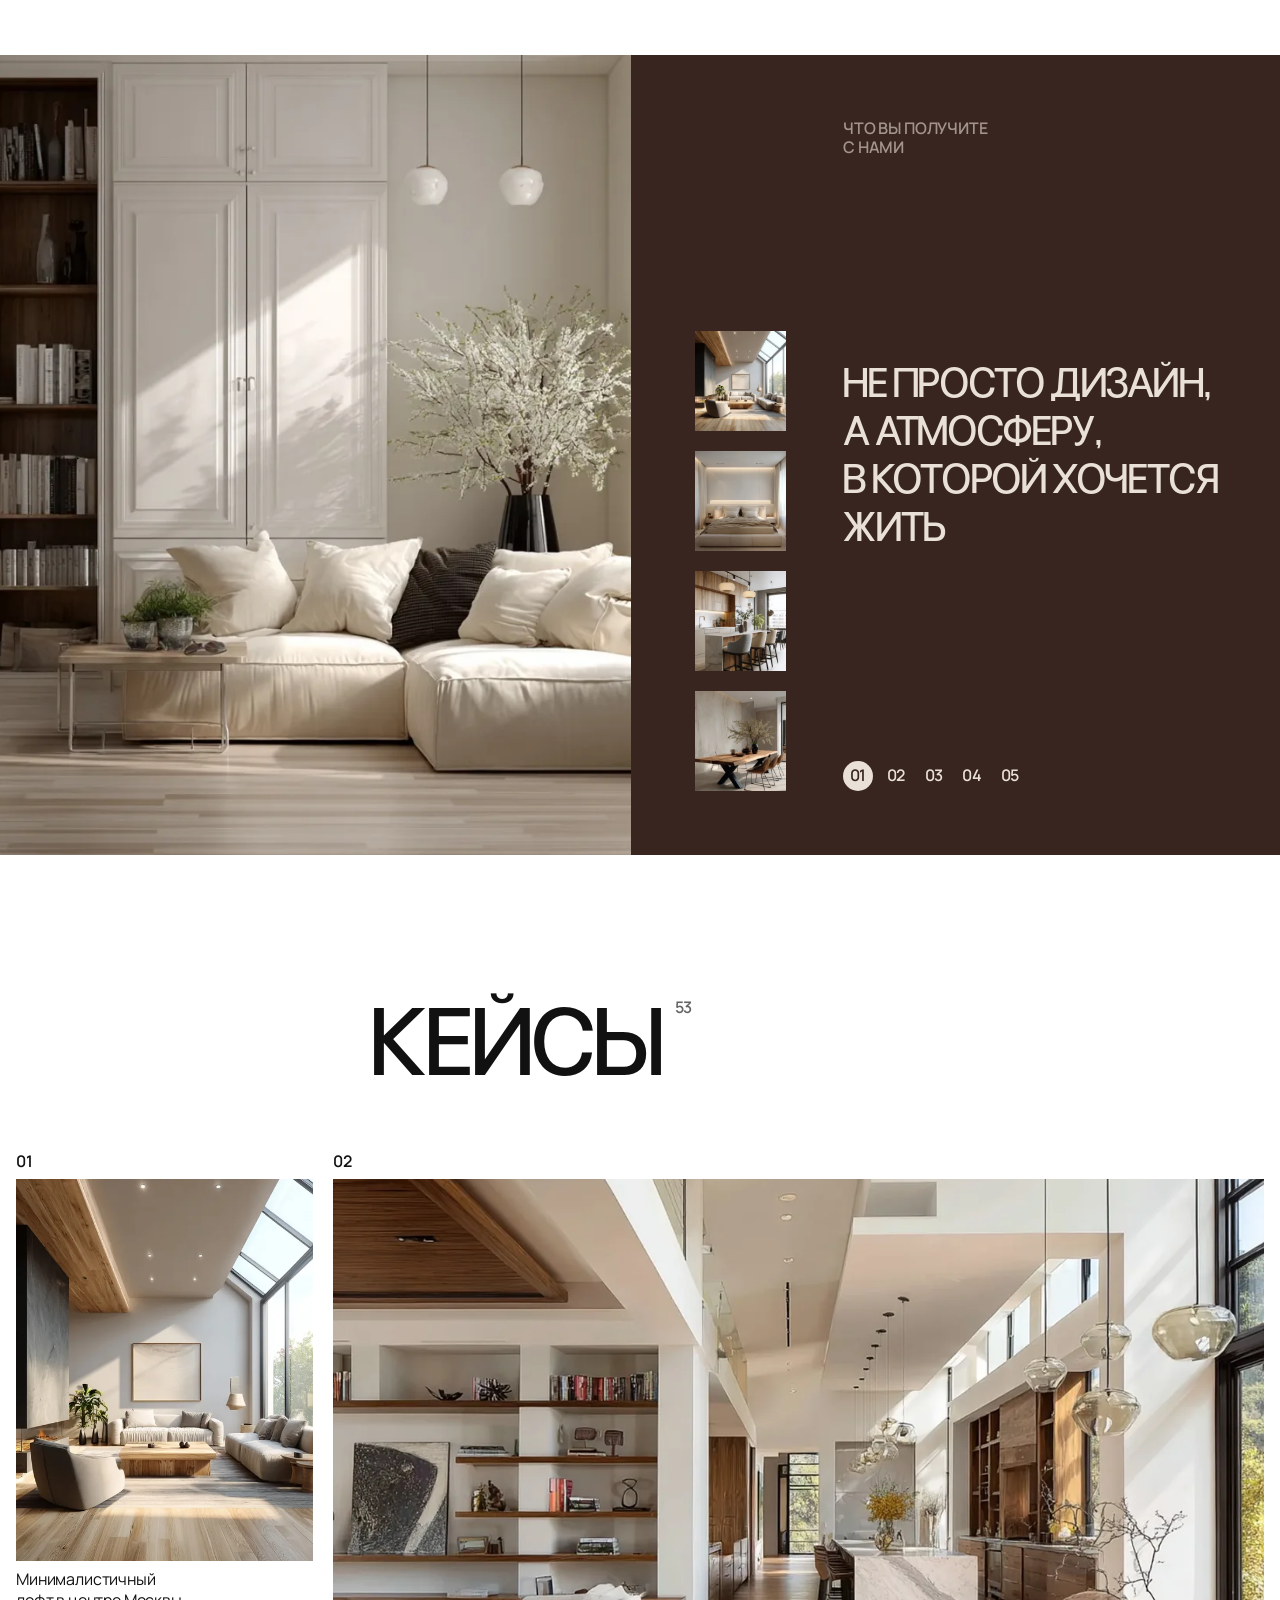
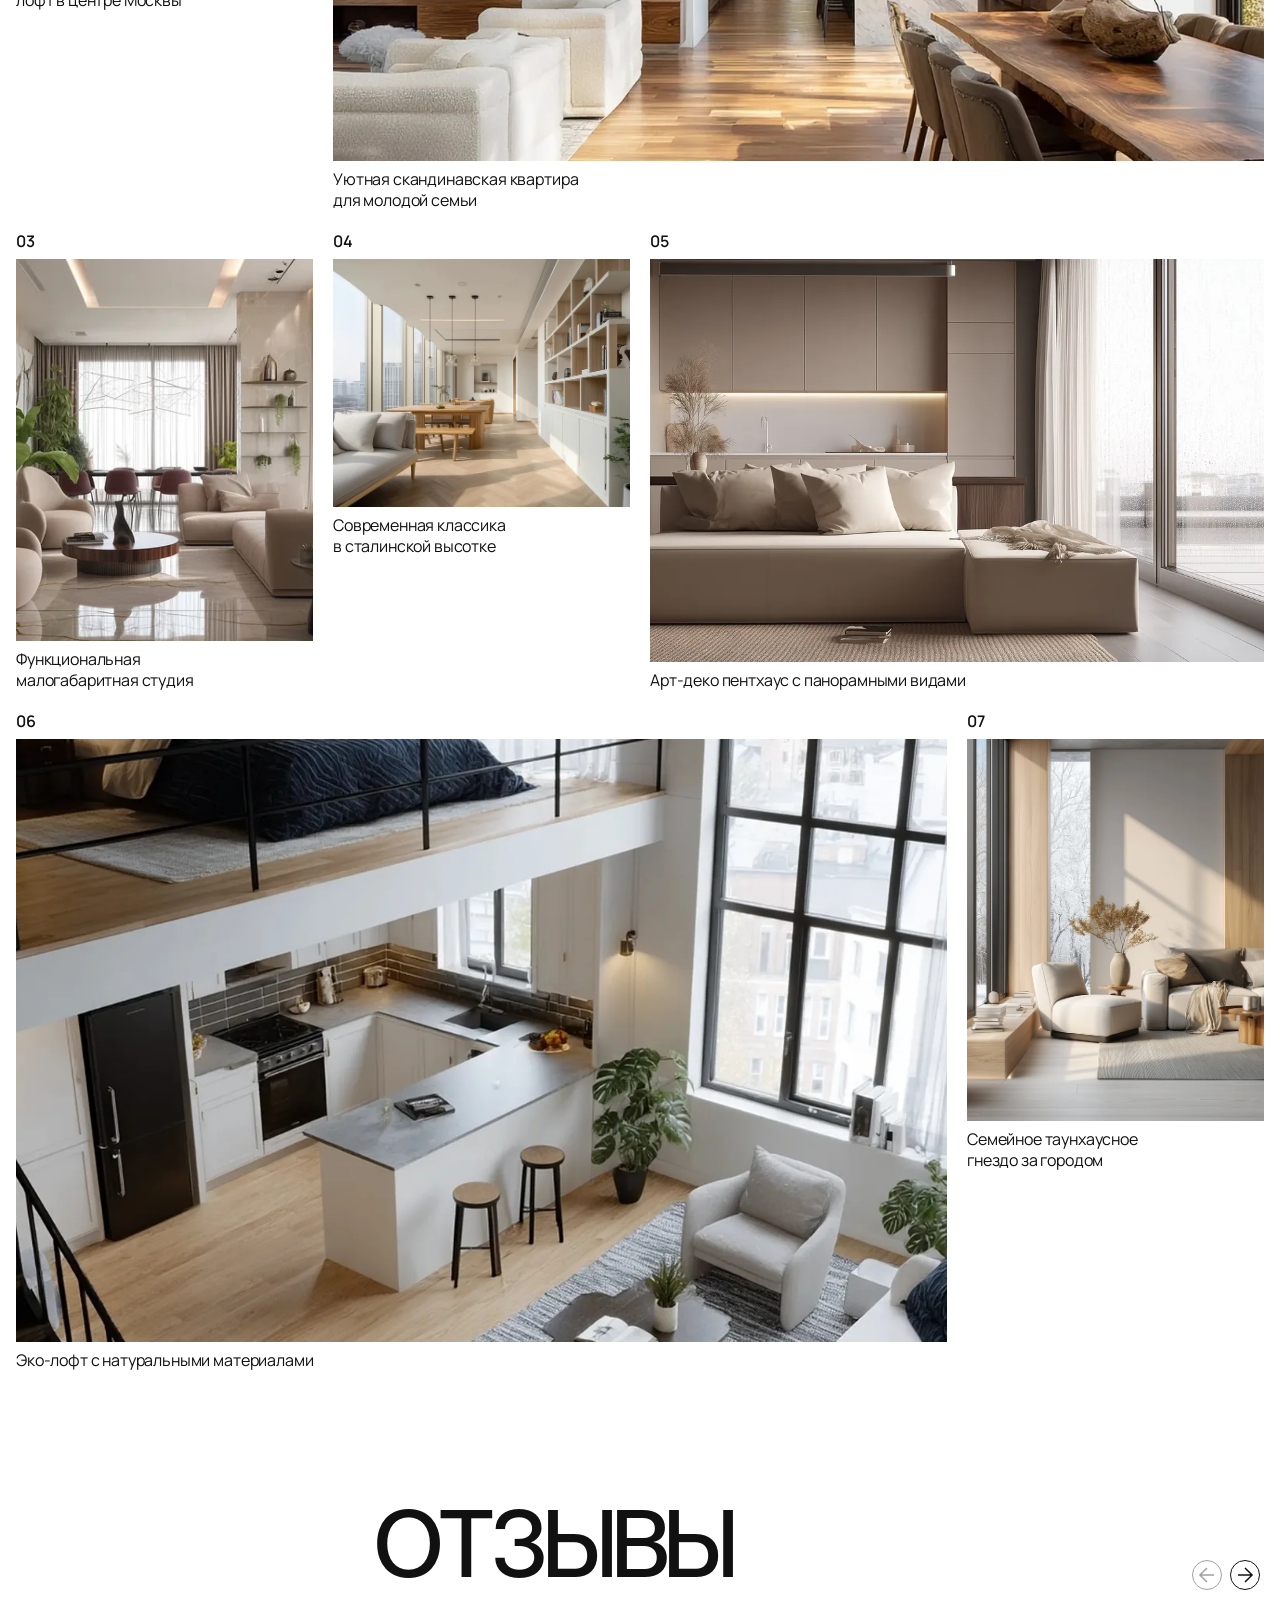
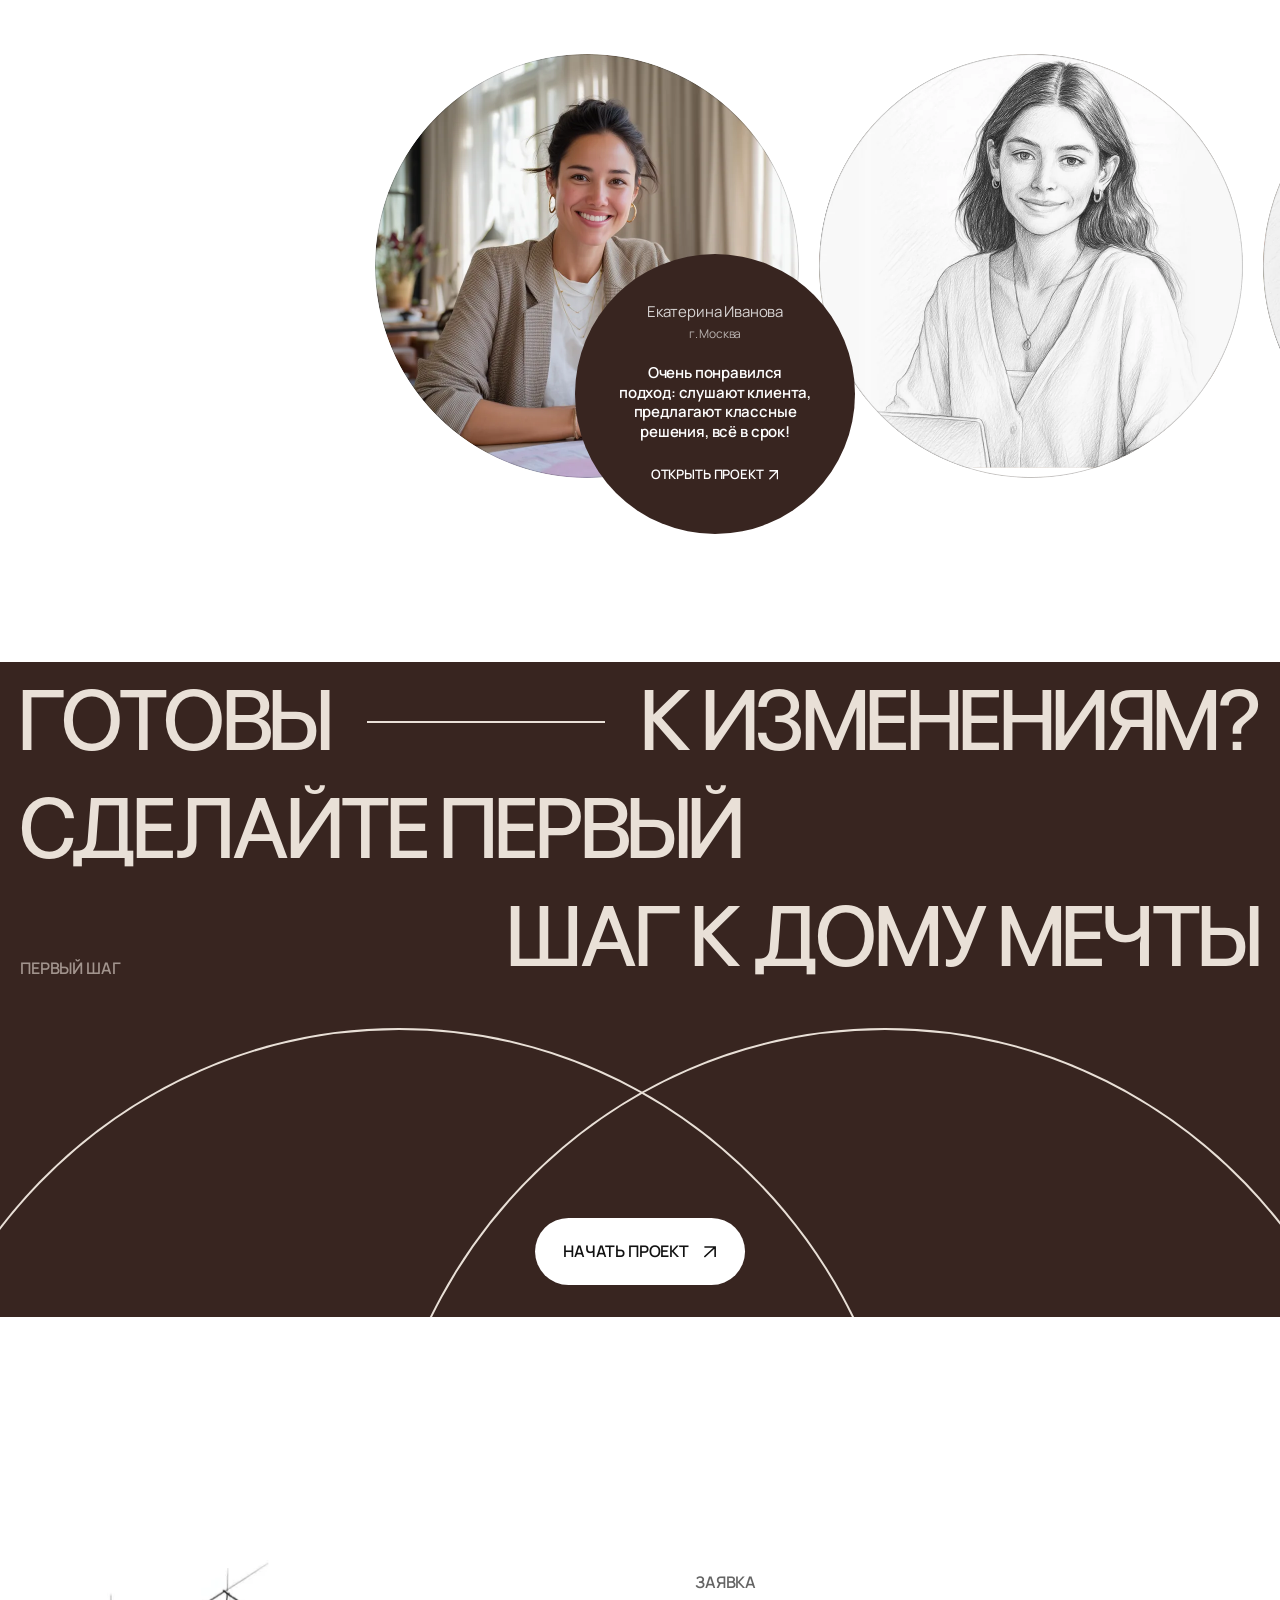
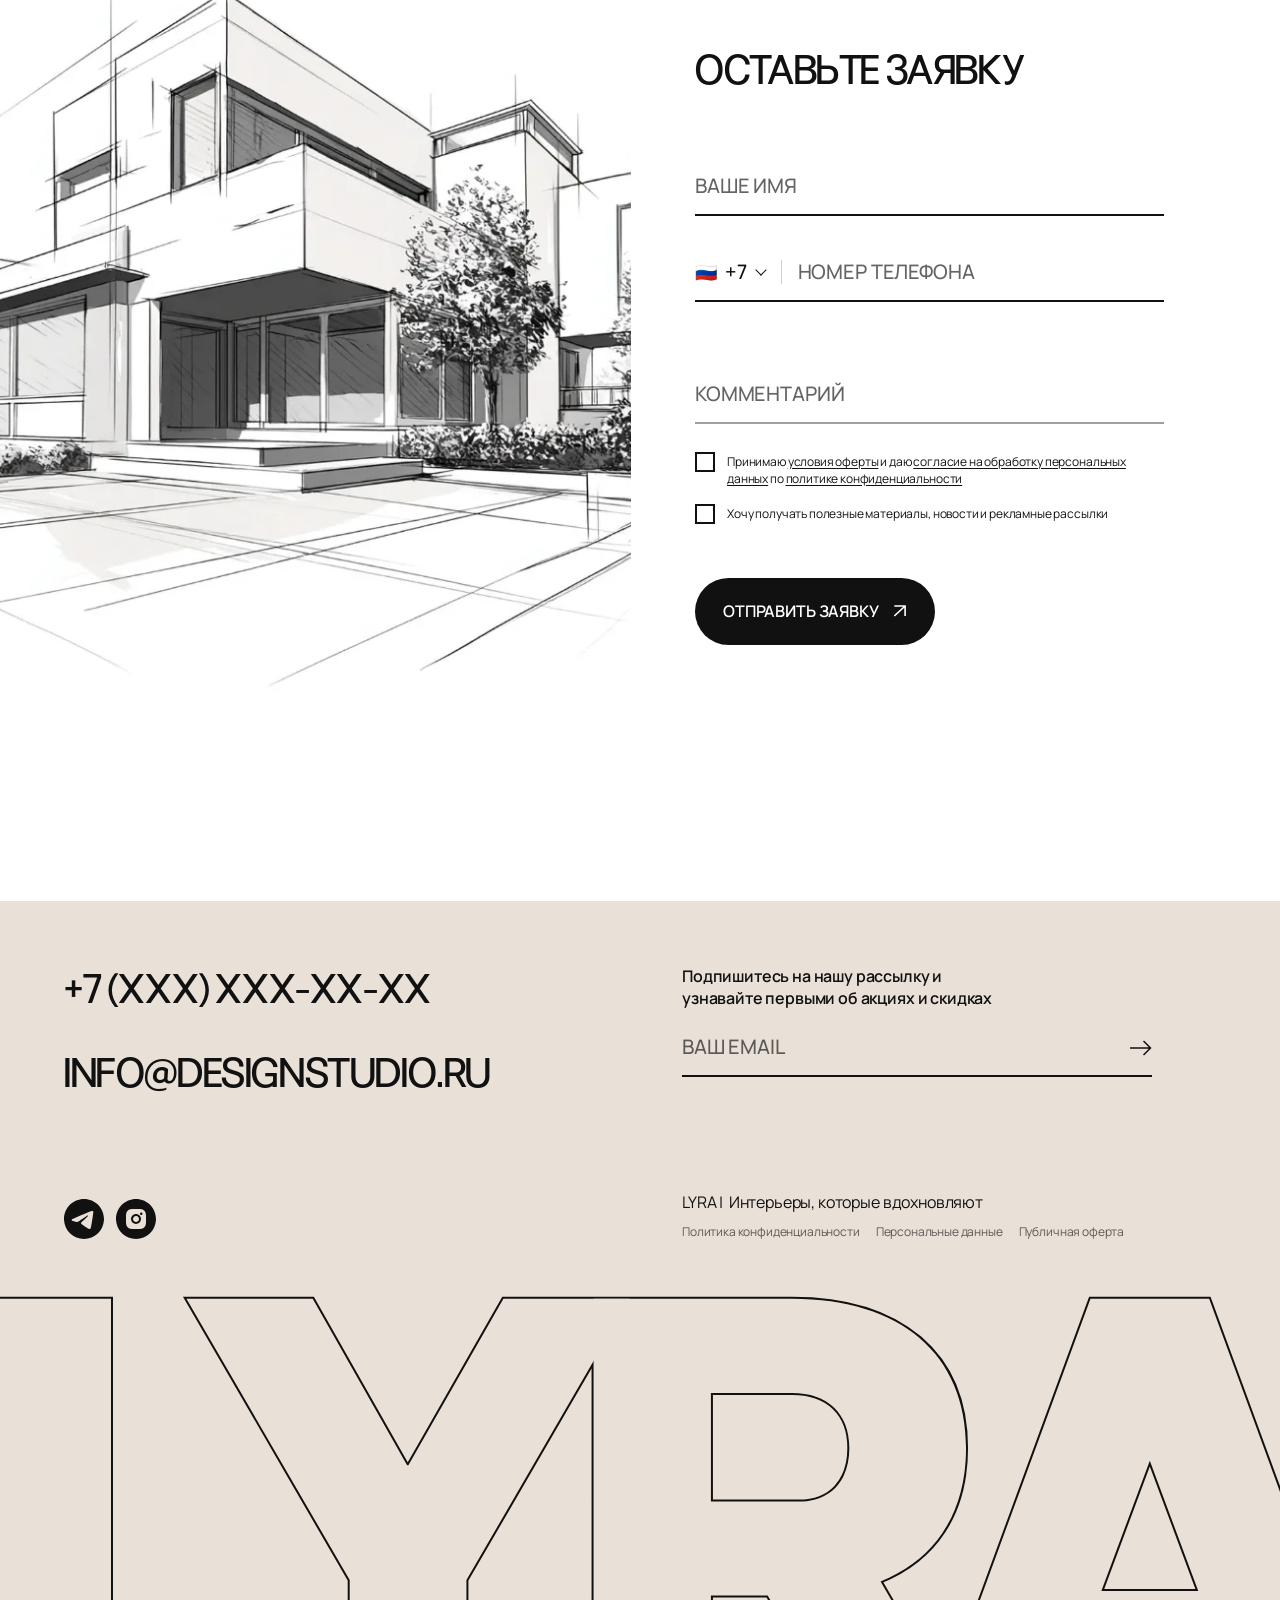
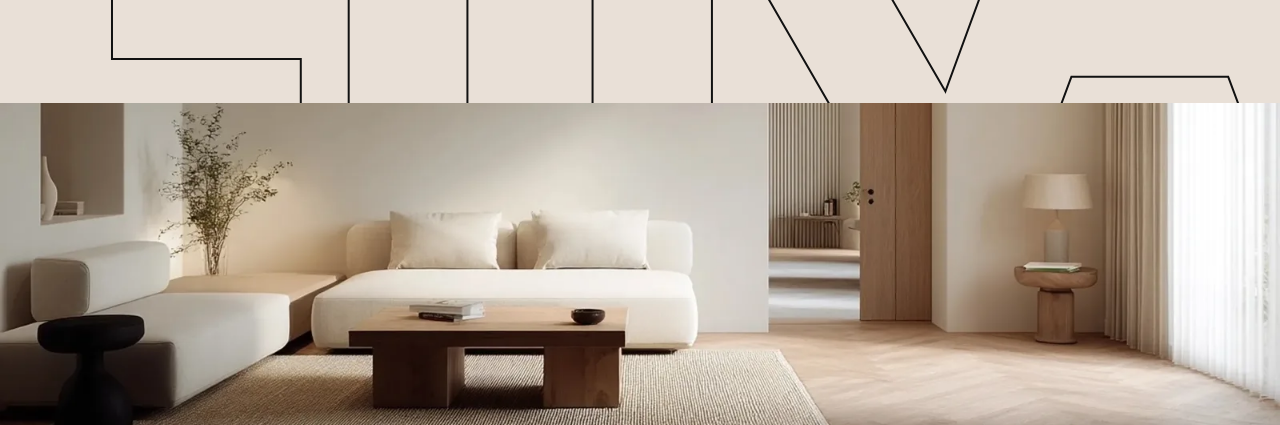
==== commit f6497cdf: "Отзывы: открытым остаётся последний наведённый; «Кейсы 53» не слипаются - Компьютер: после ухода кур" ====
--- a/index.html
+++ b/index.html
@@ -48,7 +48,7 @@
       setTimeout(reveal, 3000);
     })(document);
   </script>
-  <link rel="stylesheet" href="css/style.css?v=88">
+  <link rel="stylesheet" href="css/style.css?v=89">
 </head>
 <body>
   <!-- Preloader: shown only with JS, removed once the first screen has loaded -->
@@ -615,7 +615,7 @@
   </dialog>
 
   <script src="js/vendor/lenis.min.js" defer></script>
-  <script src="js/main.js?v=29" defer></script>
+  <script src="js/main.js?v=30" defer></script>
   <script src="js/site.js?v=1" defer></script>
 </body>
 </html>
--- a/css/style.css
+++ b/css/style.css
@@ -2309,7 +2309,7 @@
   }
 
   .cases__title {
-    gap: 0;
+    gap: var(--s-8); /* «53» must not touch the last letter */
   }
 
   .cases__head {
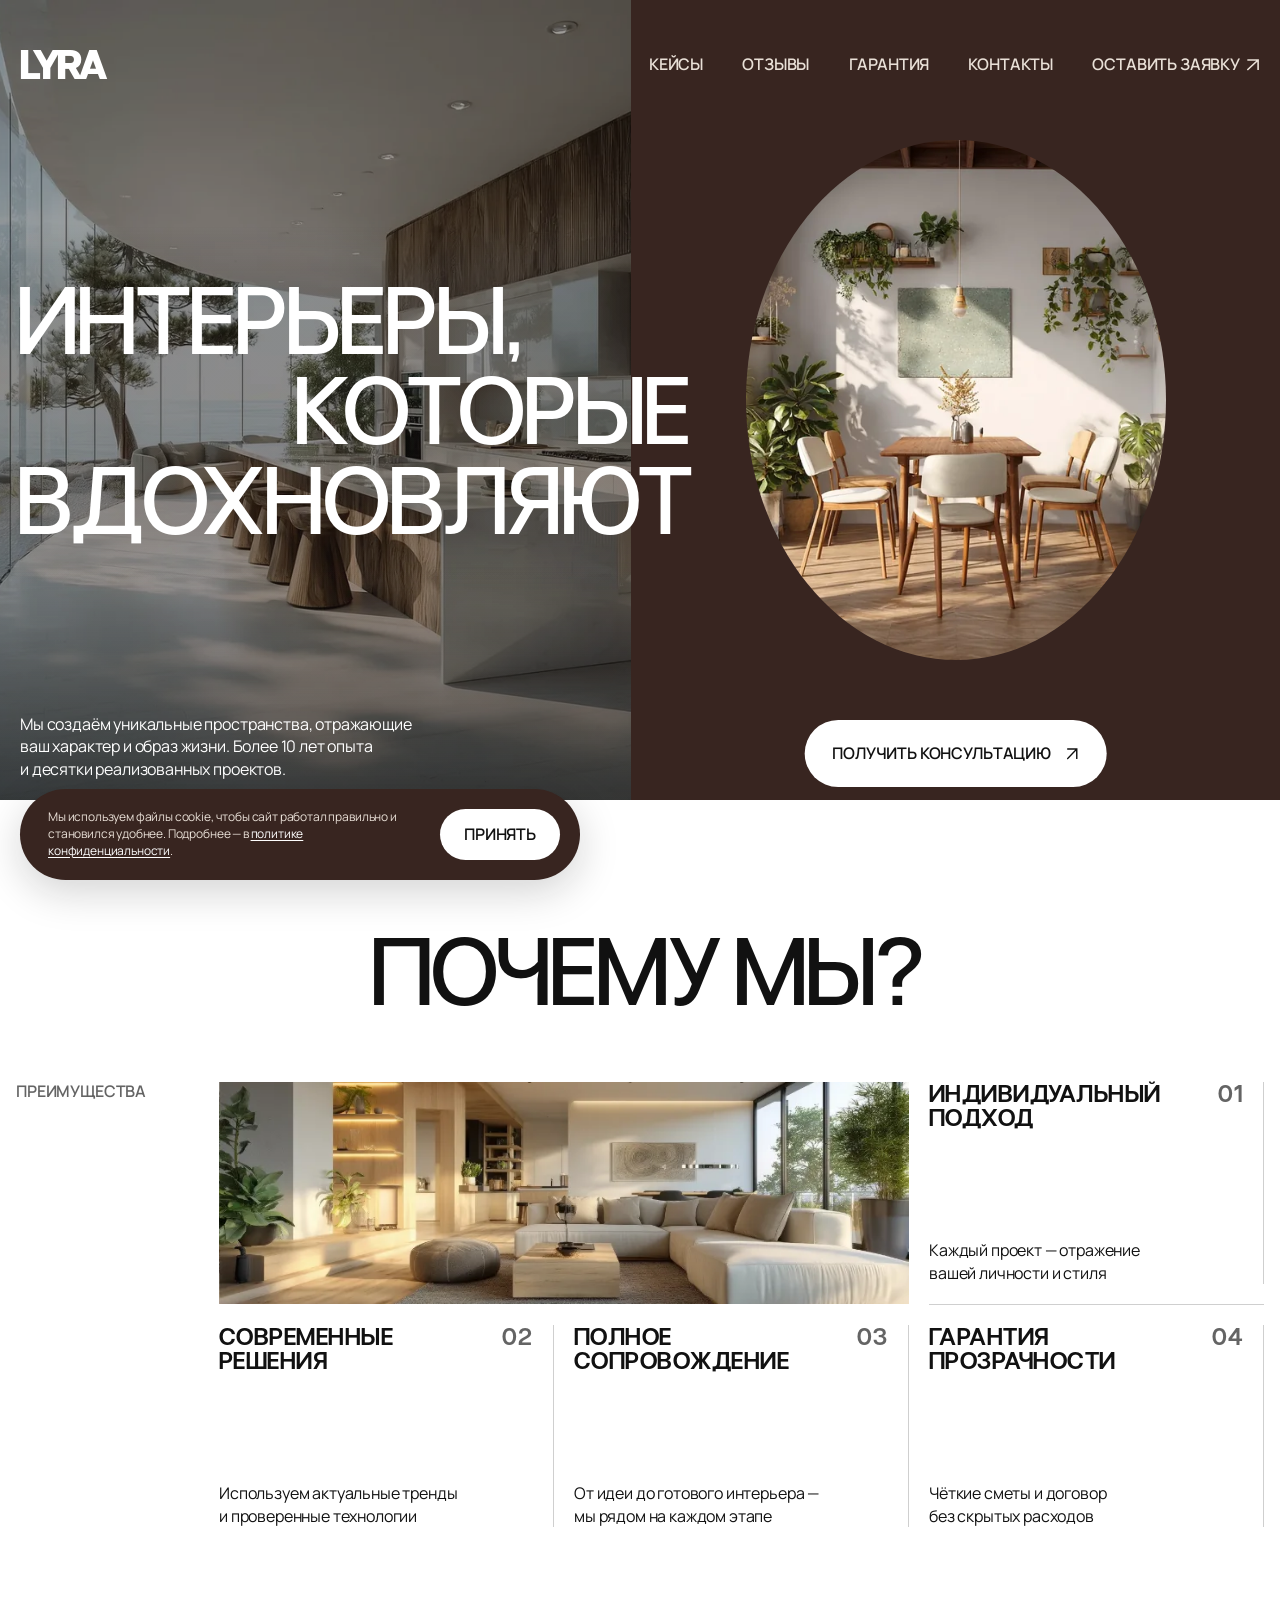
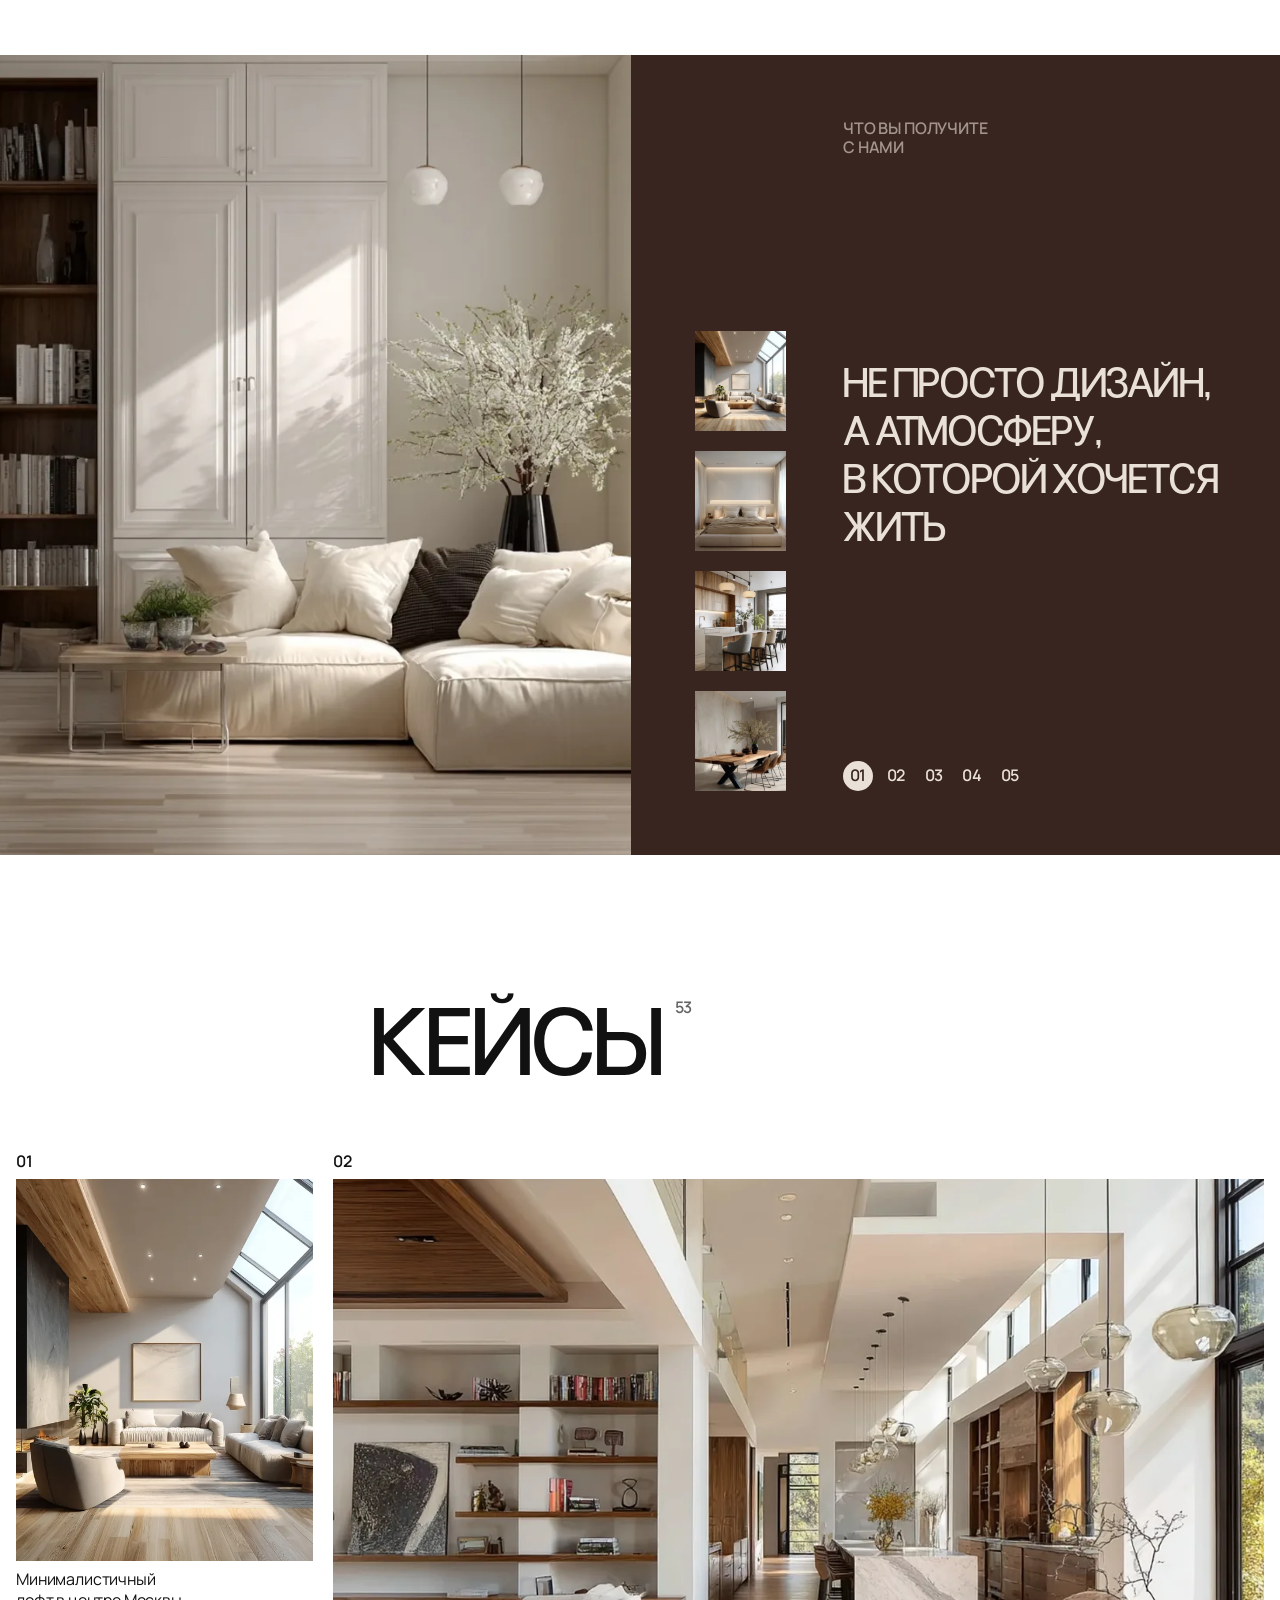
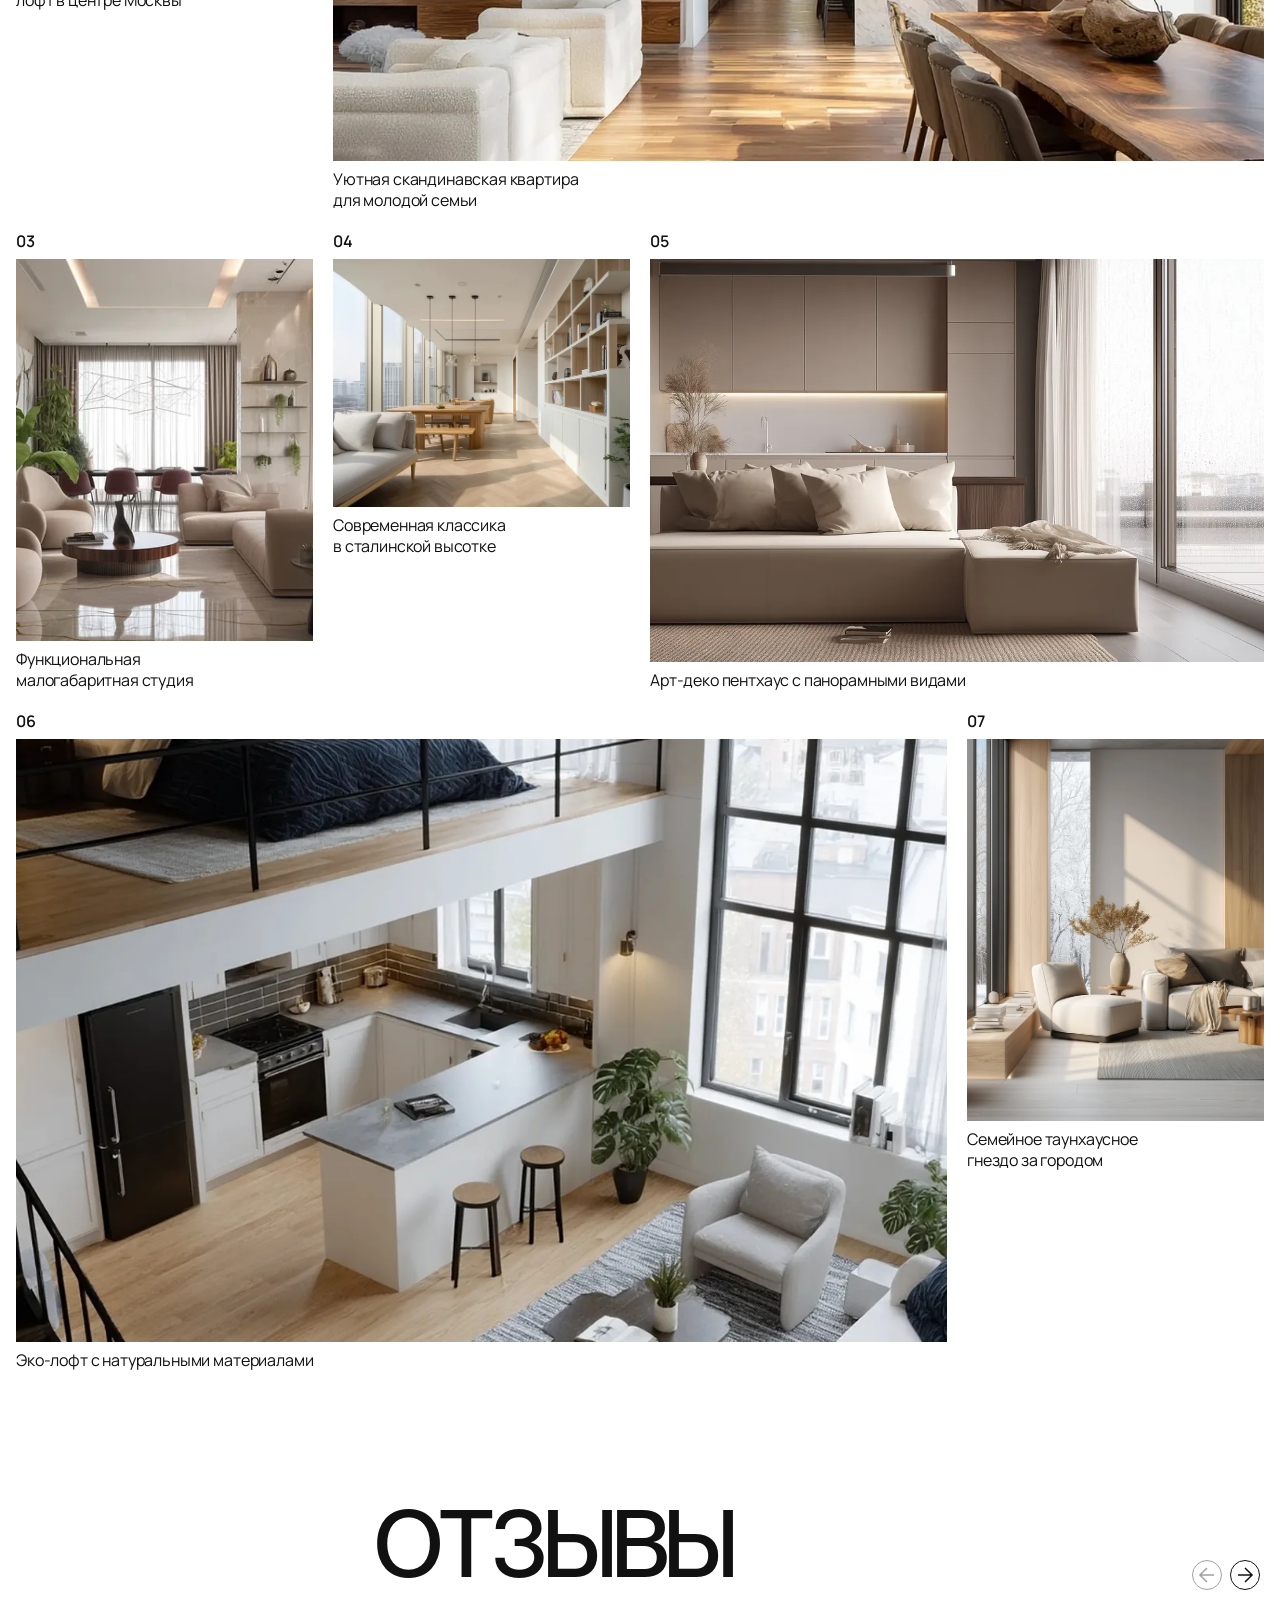
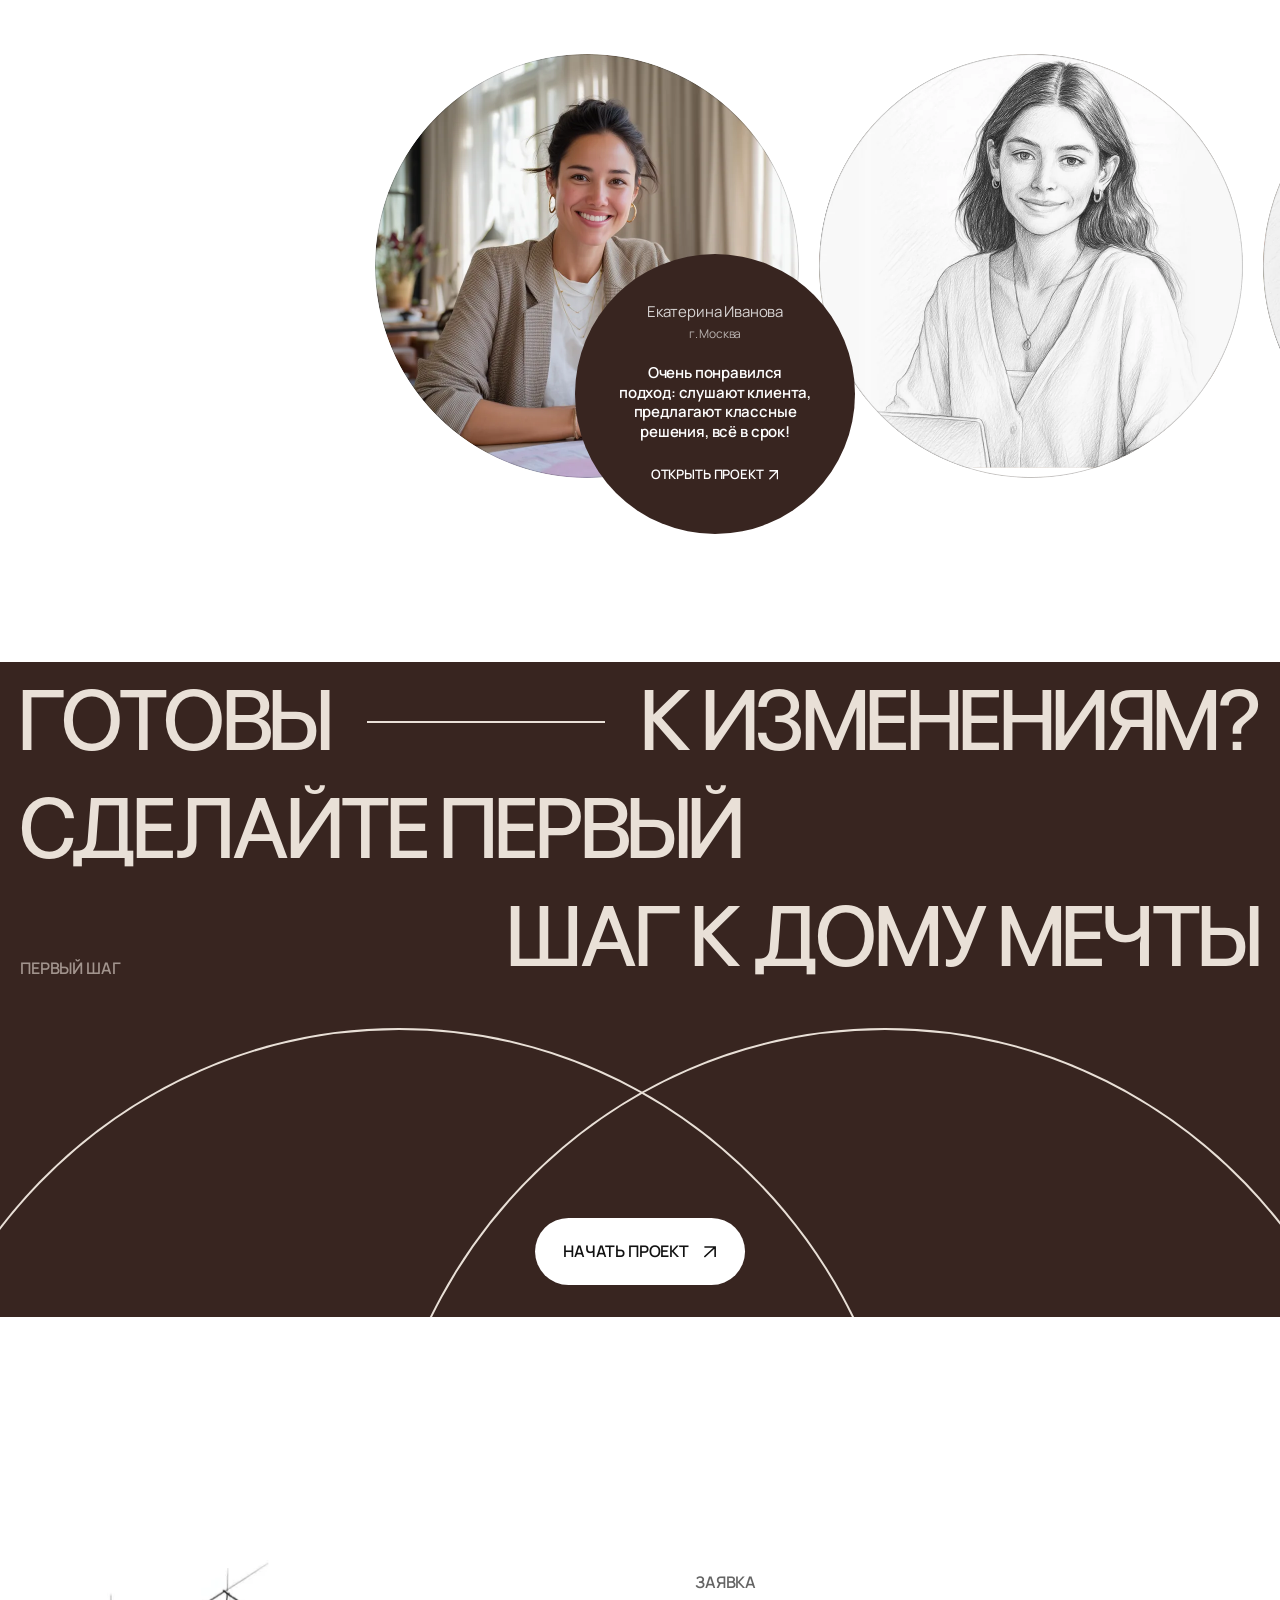
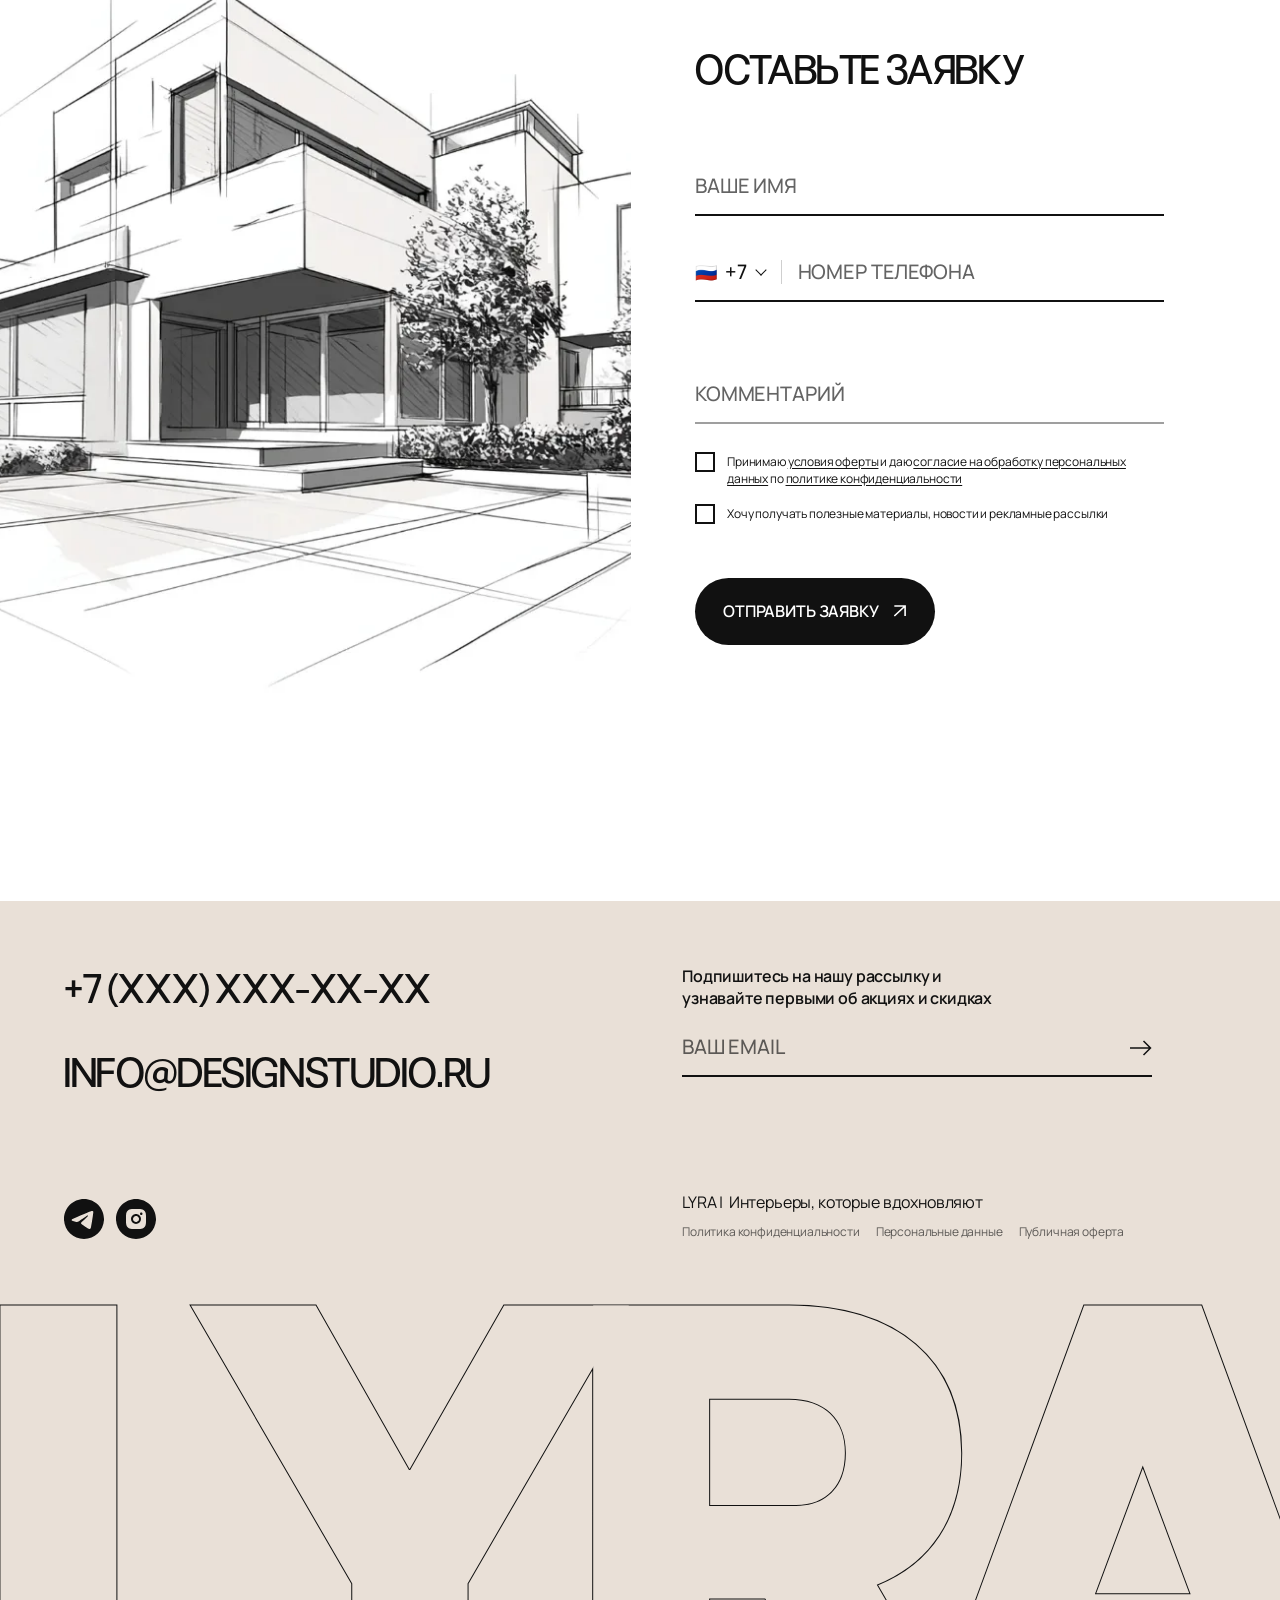
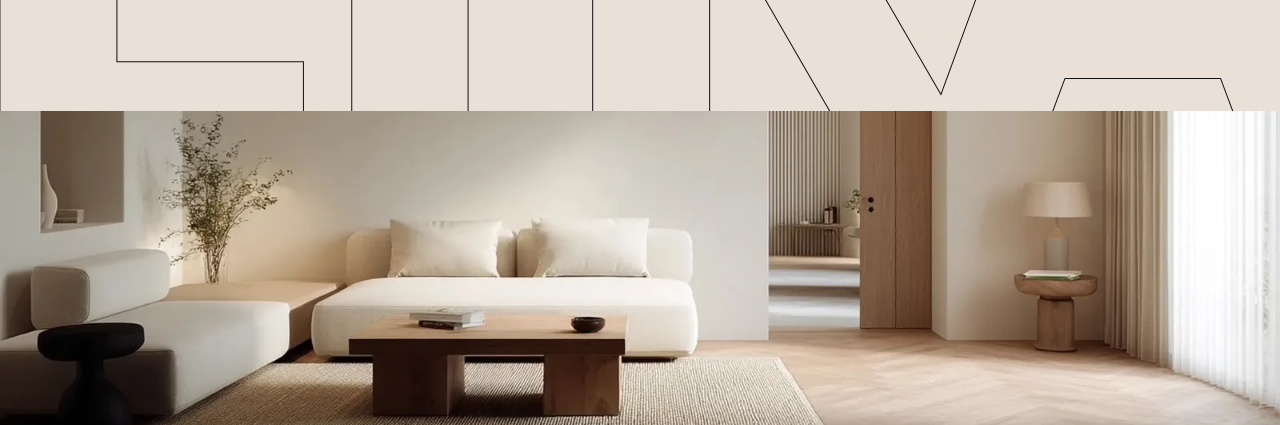
==== commit fa2afbdc: "Анимации появления у отзывов и заявки, 1,4 с - Отзывы: заголовок слева, стрелки и лента справа; заяв" ====
--- a/index.html
+++ b/index.html
@@ -48,7 +48,7 @@
       setTimeout(reveal, 3000);
     })(document);
   </script>
-  <link rel="stylesheet" href="css/style.css?v=89">
+  <link rel="stylesheet" href="css/style.css?v=91">
 </head>
 <body>
   <!-- Preloader: shown only with JS, removed once the first screen has loaded -->
@@ -306,8 +306,8 @@
       <!-- Section 5: Reviews -->
       <section class="reviews" id="reviews" aria-labelledby="reviews-title">
         <div class="reviews__head">
-          <h2 class="title-xl u-trim" id="reviews-title">отзывы</h2>
-          <div class="reviews__controls">
+          <h2 data-from="left" class="title-xl u-trim" id="reviews-title">отзывы</h2>
+          <div data-from="right" class="reviews__controls">
             <button class="reviews__arrow reviews__arrow--prev" type="button" aria-label="Предыдущий отзыв" aria-controls="reviews-track" data-reviews-prev>
               <span class="reviews__arrow-icon" aria-hidden="true"></span>
             </button>
@@ -317,7 +317,7 @@
           </div>
         </div>
 
-        <ul class="reviews__track" id="reviews-track">
+        <ul data-from="right" class="reviews__track" id="reviews-track">
           <li class="review review--1" tabindex="0">
             <img loading="lazy" decoding="async" class="review__photo" src="images/review-1.webp" alt="Екатерина Иванова, клиентка студии">
             <!-- Карандашный портрет из Figma (вариант default); при наведении сменяется цветным фото -->
@@ -444,11 +444,11 @@
       <!-- Section 7: Request -->
       <section class="request" id="request" aria-labelledby="request-title">
         <div class="request__media">
-          <img loading="lazy" decoding="async" class="request__img" src="images/request.webp" srcset="images/request-800.webp 800w, images/request.webp 1163w" sizes="(max-width: 1279px) 100vw, 50vw" alt="Эскиз загородного дома: карандашный рисунок, переходящий в фотографию">
+          <img loading="lazy" decoding="async" data-from="fade" class="request__img" src="images/request.webp" srcset="images/request-800.webp 800w, images/request.webp 1163w" sizes="(max-width: 1279px) 100vw, 50vw" alt="Эскиз загородного дома: карандашный рисунок, переходящий в фотографию">
         </div>
         <div class="request__panel">
-          <p class="label label--muted u-trim">заявка</p>
-          <div class="request__main">
+          <p data-from="right" class="label label--muted u-trim">заявка</p>
+          <div data-from="right" class="request__main">
             <h2 class="title-l u-trim" id="request-title">оставьте заявку</h2>
             <form class="form" id="request-form" action="#" method="post">
               <div class="form__group">
@@ -615,7 +615,7 @@
   </dialog>
 
   <script src="js/vendor/lenis.min.js" defer></script>
-  <script src="js/main.js?v=30" defer></script>
+  <script src="js/main.js?v=31" defer></script>
   <script src="js/site.js?v=1" defer></script>
 </body>
 </html>
--- a/css/style.css
+++ b/css/style.css
@@ -113,6 +113,7 @@
   --ease-figma: cubic-bezier(0.7, 0, 0.42, 1);
   --dur-hover: 0.3s;
   --dur-intro: 2s;
+  --dur-reveal: 1.4s; /* section entrances below the first screen */
   --dur-button: 0.45s; /* button hover: calm, not abrupt */
   --ease-soft: cubic-bezier(0.4, 0, 0.2, 1);
 }
@@ -2675,6 +2676,27 @@
   }
 }
 
+/* Section entrances (reviews, request): the same language as the hero and CTA — Figma easing,
+   titles and text arrive from beyond the screen edge (data-from="left|right"), photos fade in —
+   but quicker than the 2000ms intro (client: smooth, a bit faster). main.js adds .is-in once
+   the element's parent comes into view; plays once. Reduced motion: everything is simply there. */
+.js .reviews,
+.js .request {
+  overflow-x: clip; /* elements waiting off-screen must not widen the page */
+}
+
+@media (prefers-reduced-motion: no-preference) {
+  .js [data-from] {
+    transition:
+      translate var(--dur-reveal) var(--ease-figma),
+      opacity var(--dur-reveal) var(--ease-figma);
+  }
+
+  .js [data-from="left"]:not(.is-in) { translate: -100vw 0; }
+  .js [data-from="right"]:not(.is-in) { translate: 100vw 0; }
+  .js [data-from="fade"]:not(.is-in) { opacity: 0; }
+}
+
 /* ---------- Preloader ---------- */
 .preloader {
   display: none;
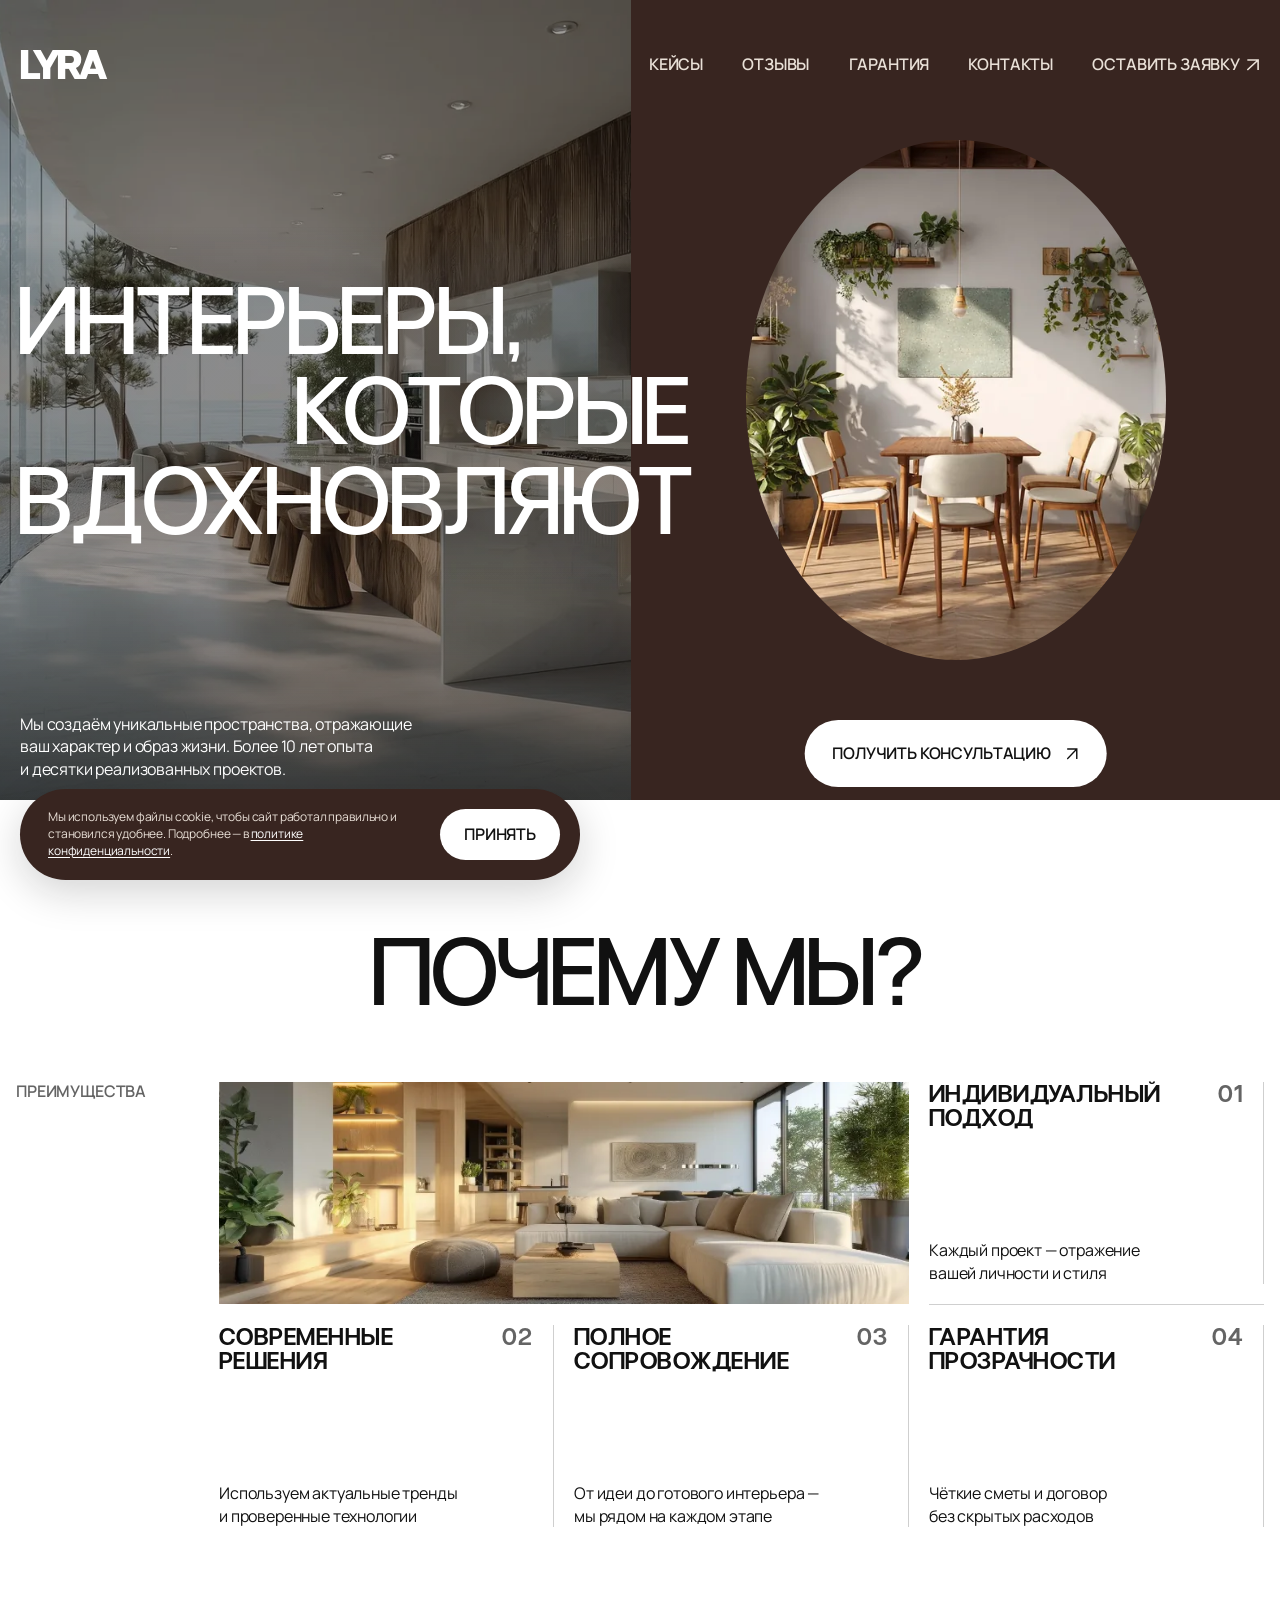
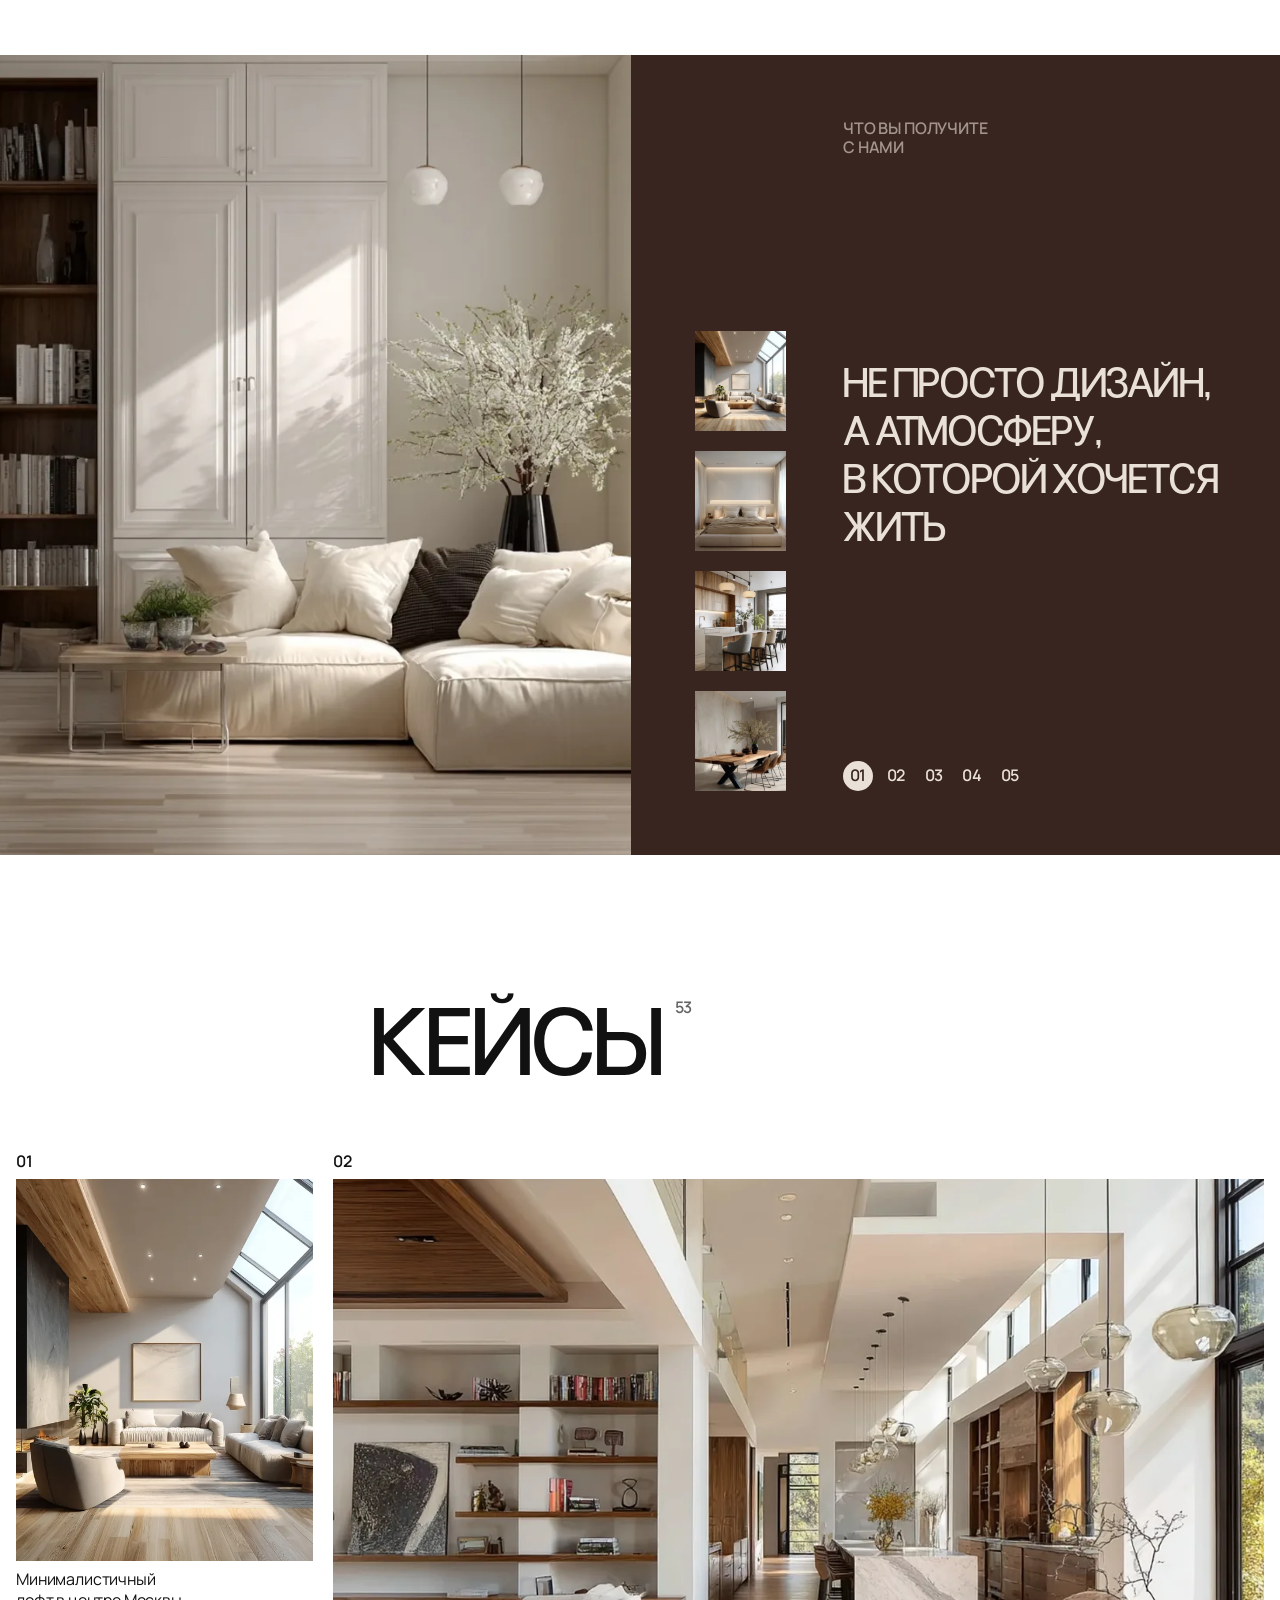
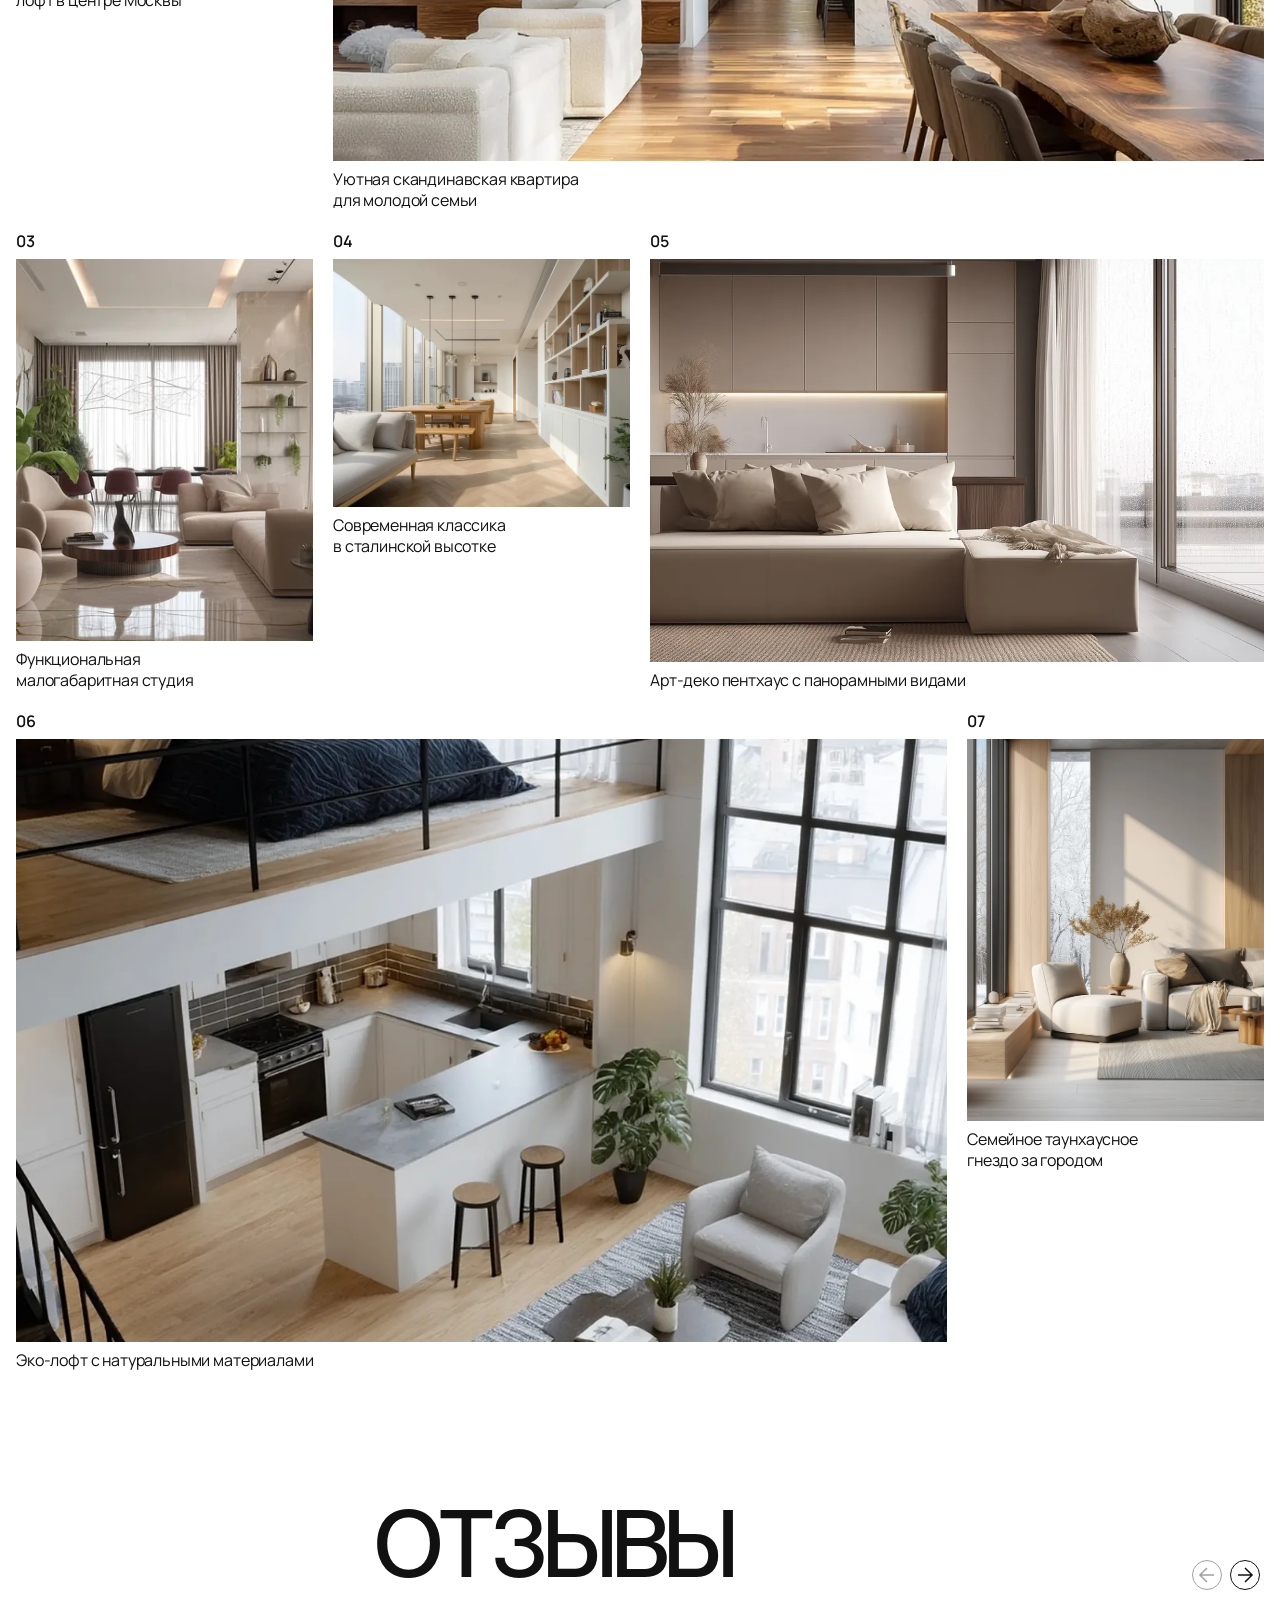
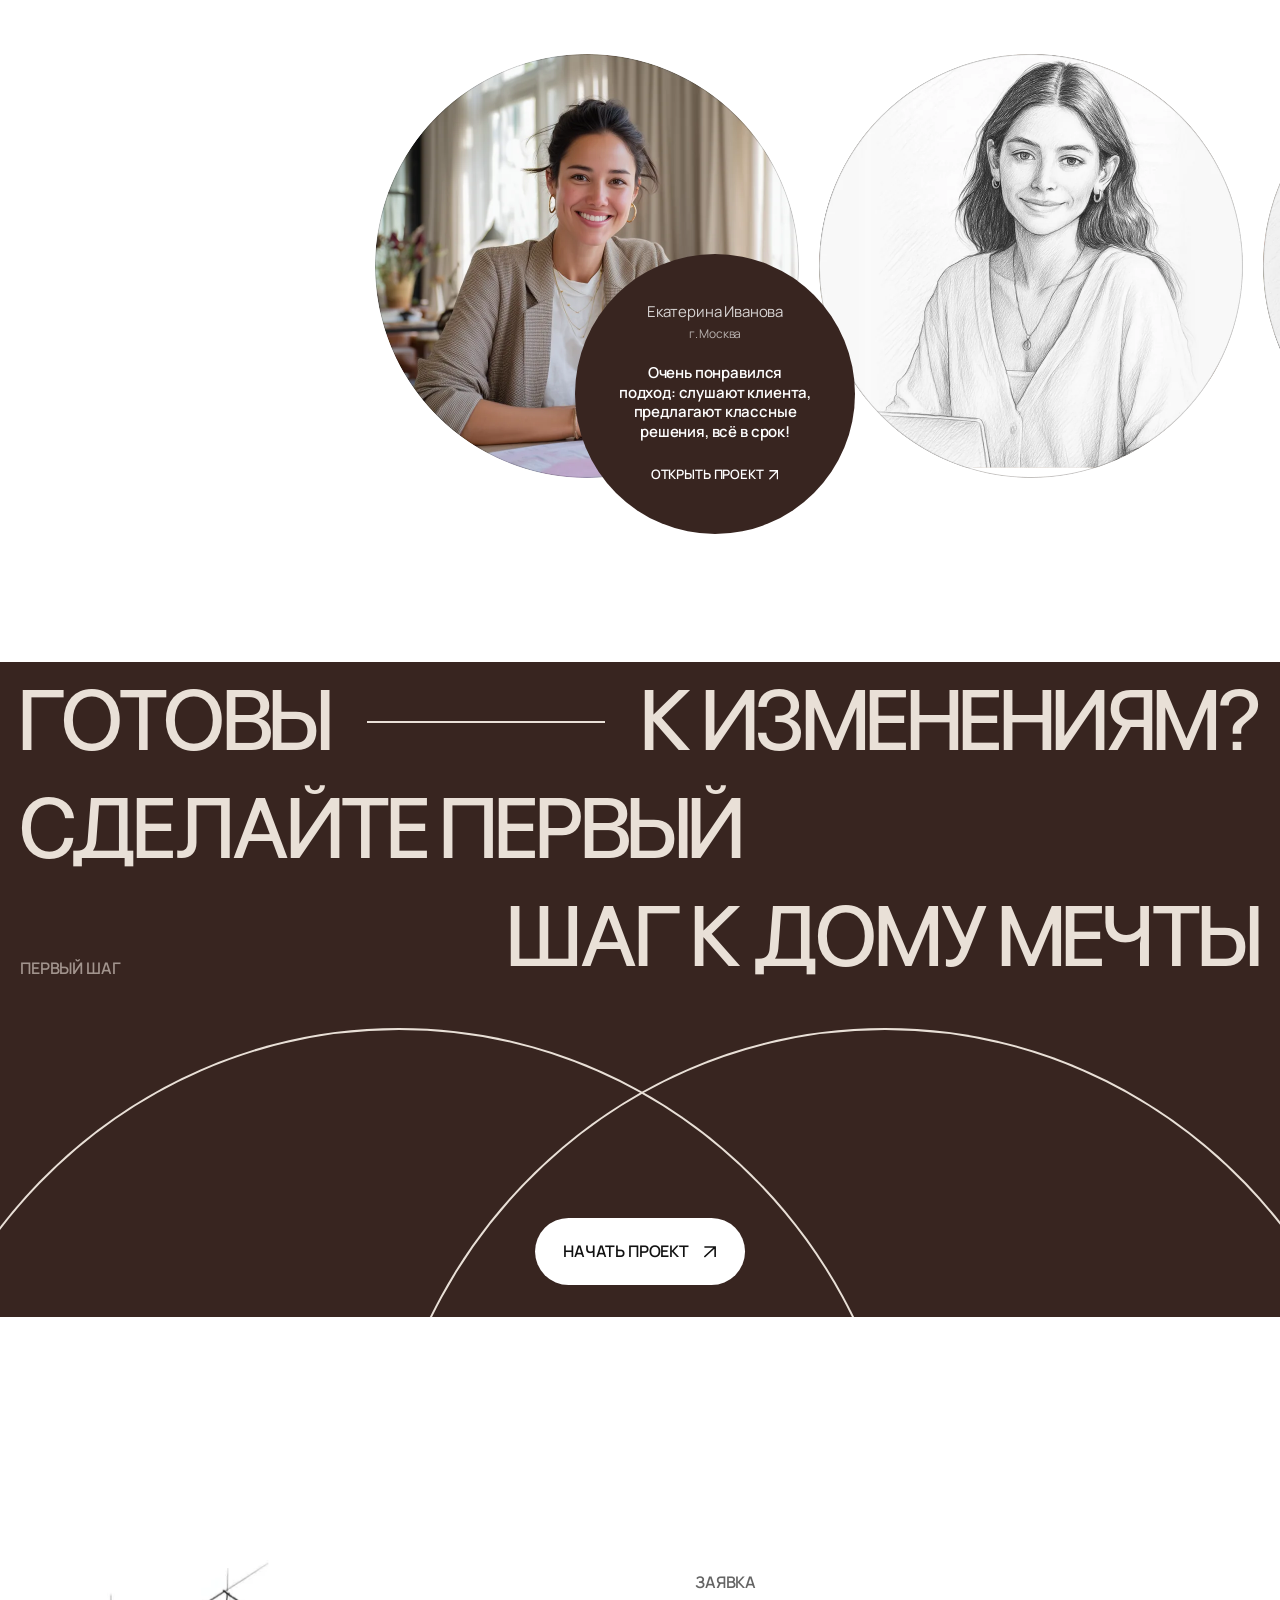
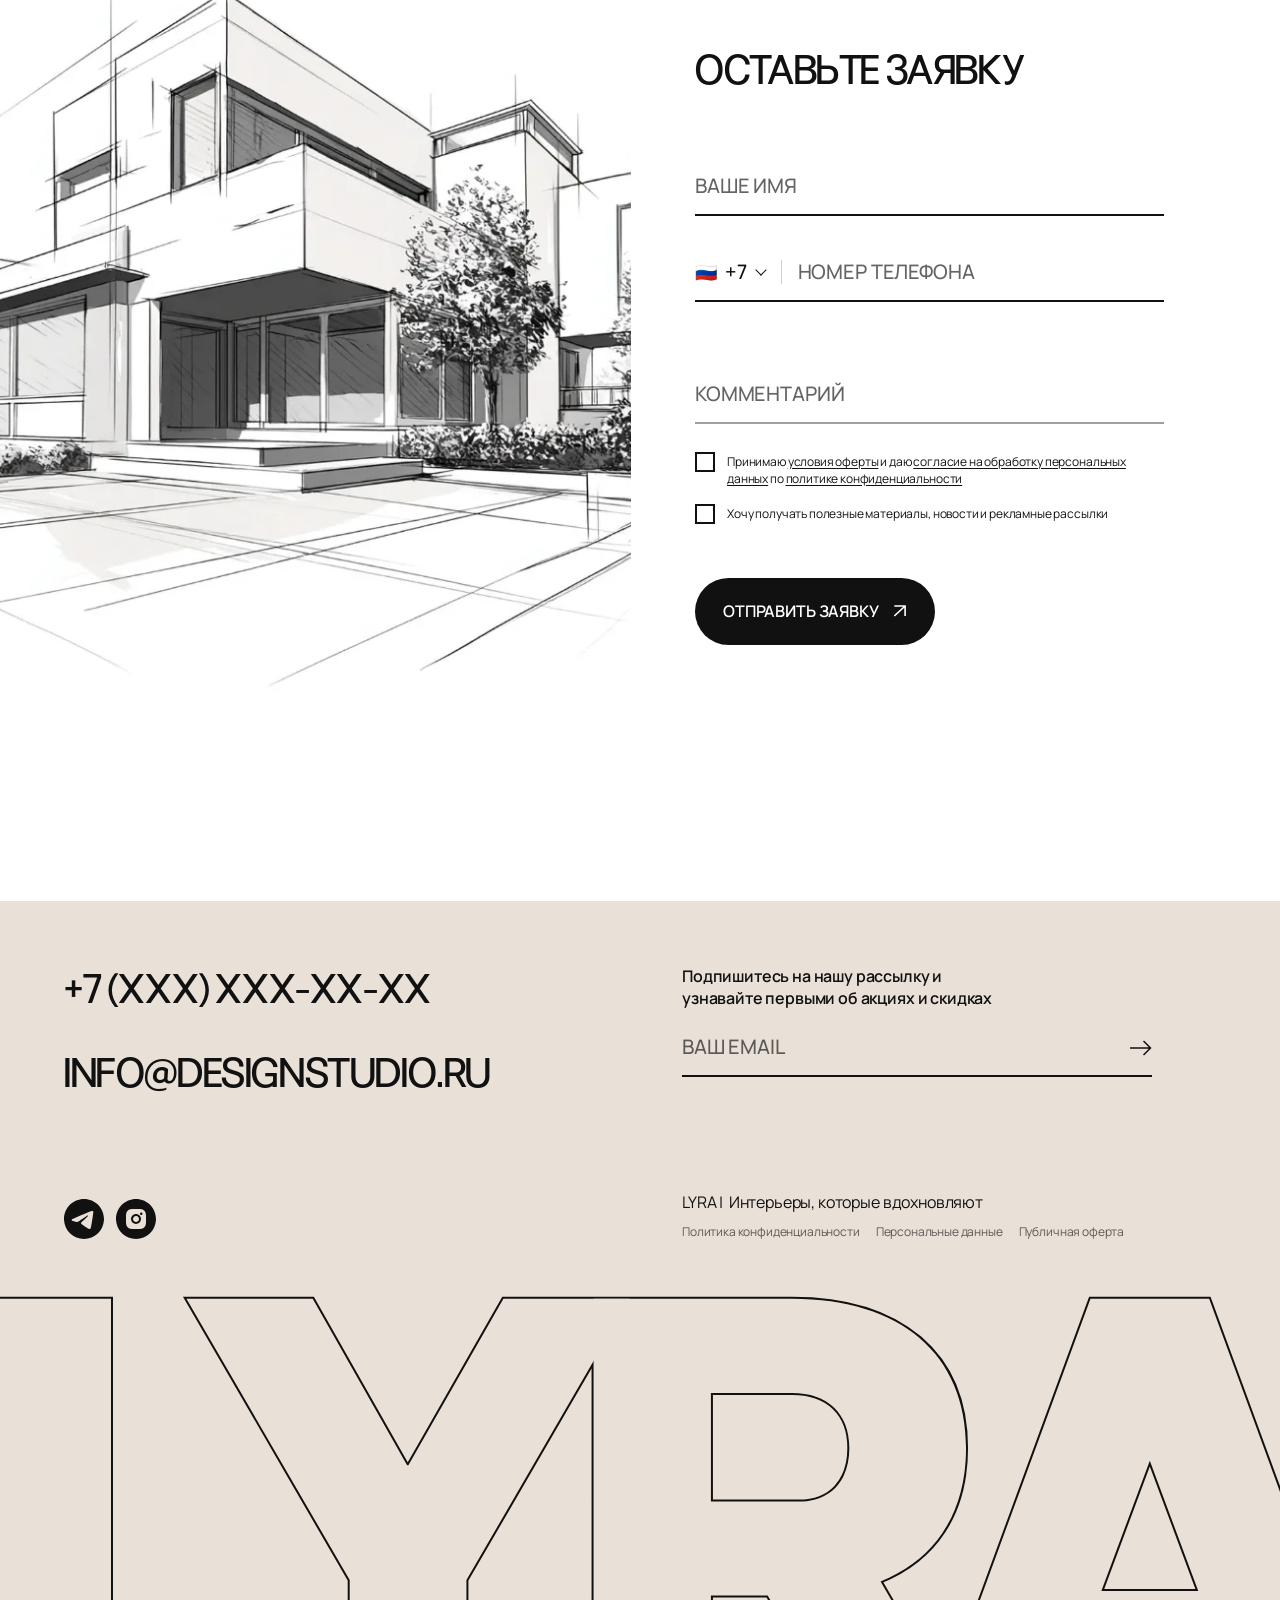
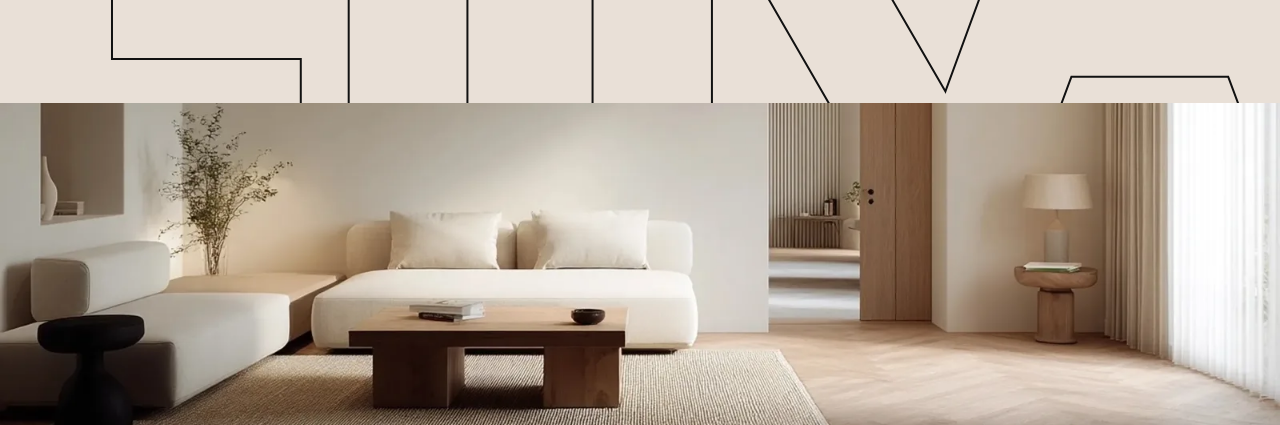
==== commit f268cb4b: "Отзывы мышью, слайдер обменом, крестик в карточке на телефоне - Отзывы: стрелки всегда видны и расту" ====
--- a/index.html
+++ b/index.html
@@ -48,7 +48,7 @@
       setTimeout(reveal, 3000);
     })(document);
   </script>
-  <link rel="stylesheet" href="css/style.css?v=91">
+  <link rel="stylesheet" href="css/style.css?v=95">
 </head>
 <body>
   <!-- Preloader: shown only with JS, removed once the first screen has loaded -->
@@ -307,7 +307,7 @@
       <section class="reviews" id="reviews" aria-labelledby="reviews-title">
         <div class="reviews__head">
           <h2 data-from="left" class="title-xl u-trim" id="reviews-title">отзывы</h2>
-          <div data-from="right" class="reviews__controls">
+          <div class="reviews__controls">
             <button class="reviews__arrow reviews__arrow--prev" type="button" aria-label="Предыдущий отзыв" aria-controls="reviews-track" data-reviews-prev>
               <span class="reviews__arrow-icon" aria-hidden="true"></span>
             </button>
@@ -615,7 +615,7 @@
   </dialog>
 
   <script src="js/vendor/lenis.min.js" defer></script>
-  <script src="js/main.js?v=31" defer></script>
+  <script src="js/main.js?v=34" defer></script>
   <script src="js/site.js?v=1" defer></script>
 </body>
 </html>
--- a/css/style.css
+++ b/css/style.css
@@ -979,6 +979,33 @@
   cursor: default;
 }
 
+/* wider than the 1440 layout the review circles grow with the screen, so do the arrows
+   (30px at 1440 → 53px at 2560), otherwise they get lost in the corner */
+@media (min-width: 1441px) {
+  .reviews__arrow {
+    width: calc(30 / 1440 * 100vw);
+    height: calc(30 / 1440 * 100vw);
+  }
+
+  .reviews__controls {
+    gap: calc(8 / 1440 * 100vw);
+  }
+}
+
+/* mouse: the strip can be dragged like a finger swipe */
+.reviews__track.is-draggable {
+  cursor: grab;
+}
+
+.reviews__track.is-dragging {
+  cursor: grabbing;
+  user-select: none;
+}
+
+.reviews__track img {
+  -webkit-user-drag: none;
+}
+
 .reviews__arrow-icon {
   display: block;
   width: 100%;
@@ -3409,9 +3436,13 @@
     justify-content: center;
   }
 
+  /* the card scrolls under it and the photo is often light: a solid brown circle keeps the cross visible */
   .lightbox__close {
-    top: var(--s-4, 4px);
-    right: var(--s-4, 4px);
+    top: var(--s-8);
+    right: var(--s-8);
+    z-index: 1;
+    border-radius: 50%;
+    background: var(--color-brown);
   }
 }
 
